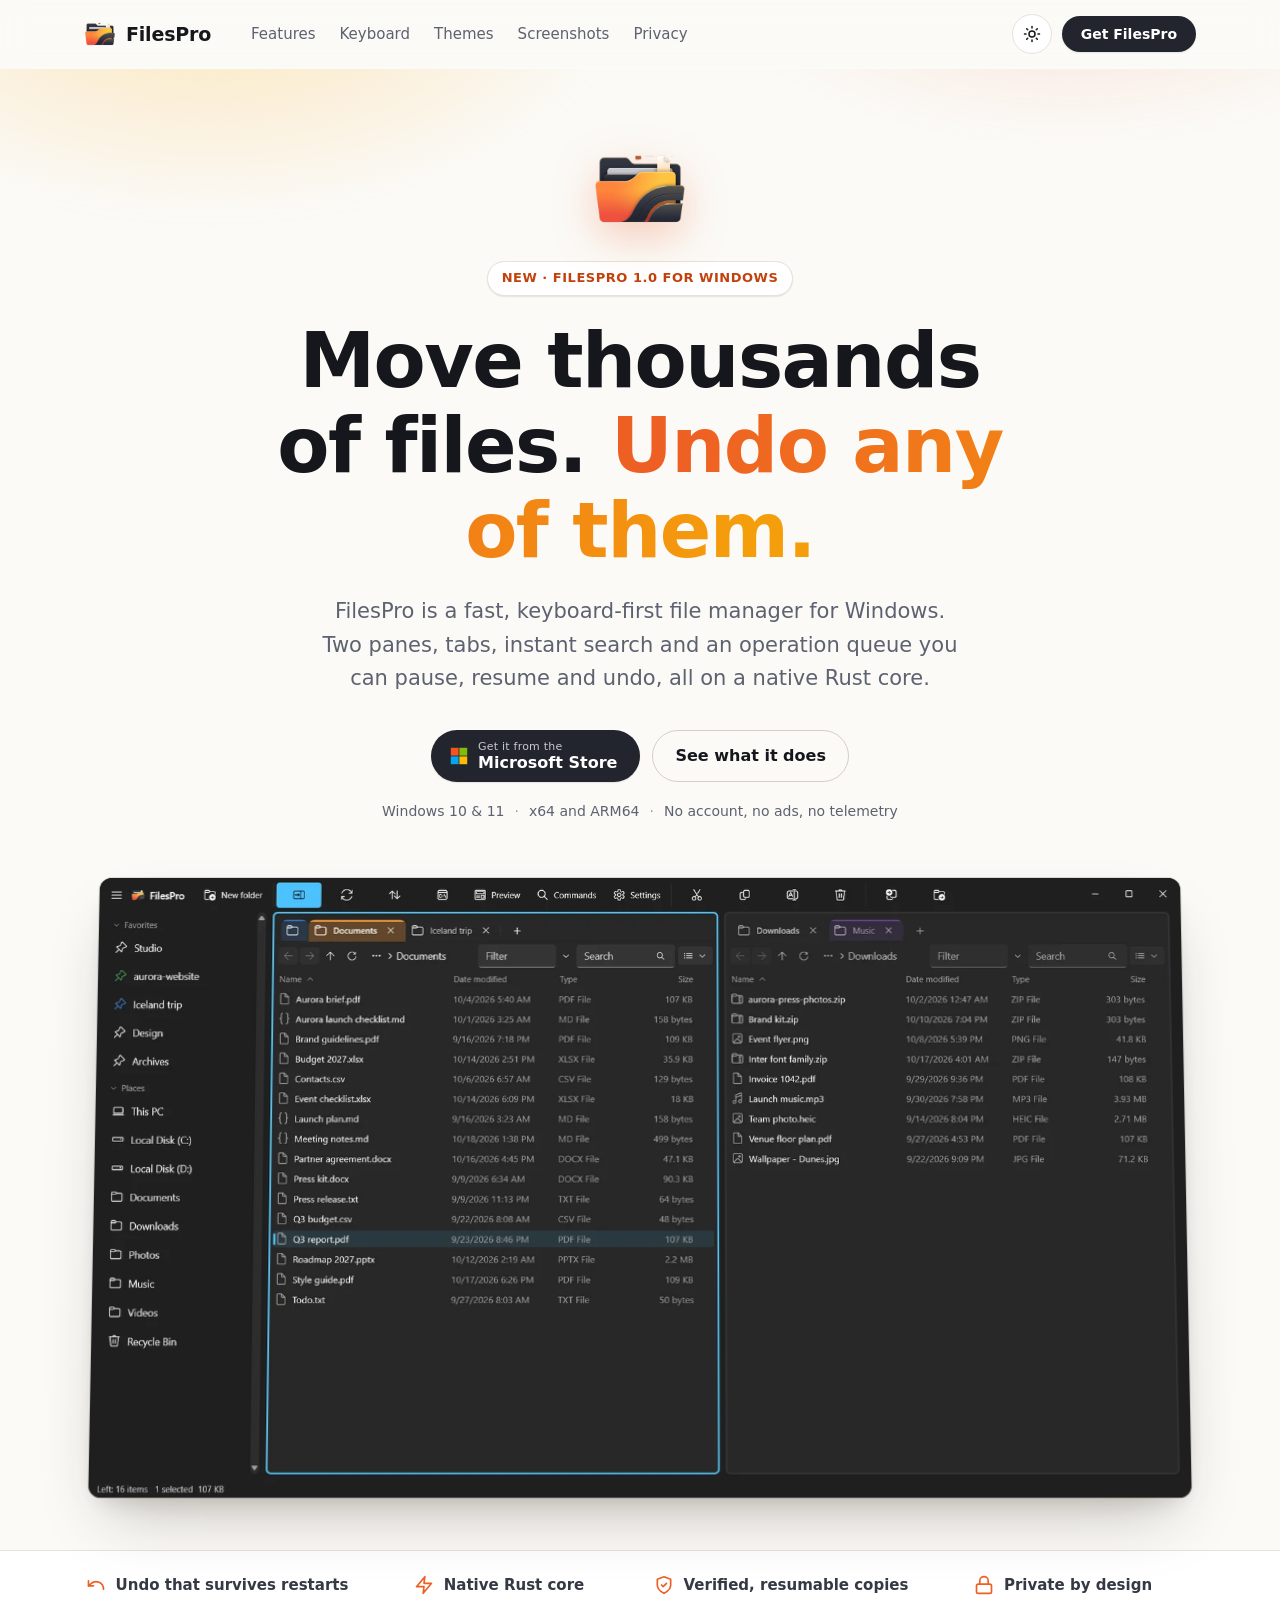
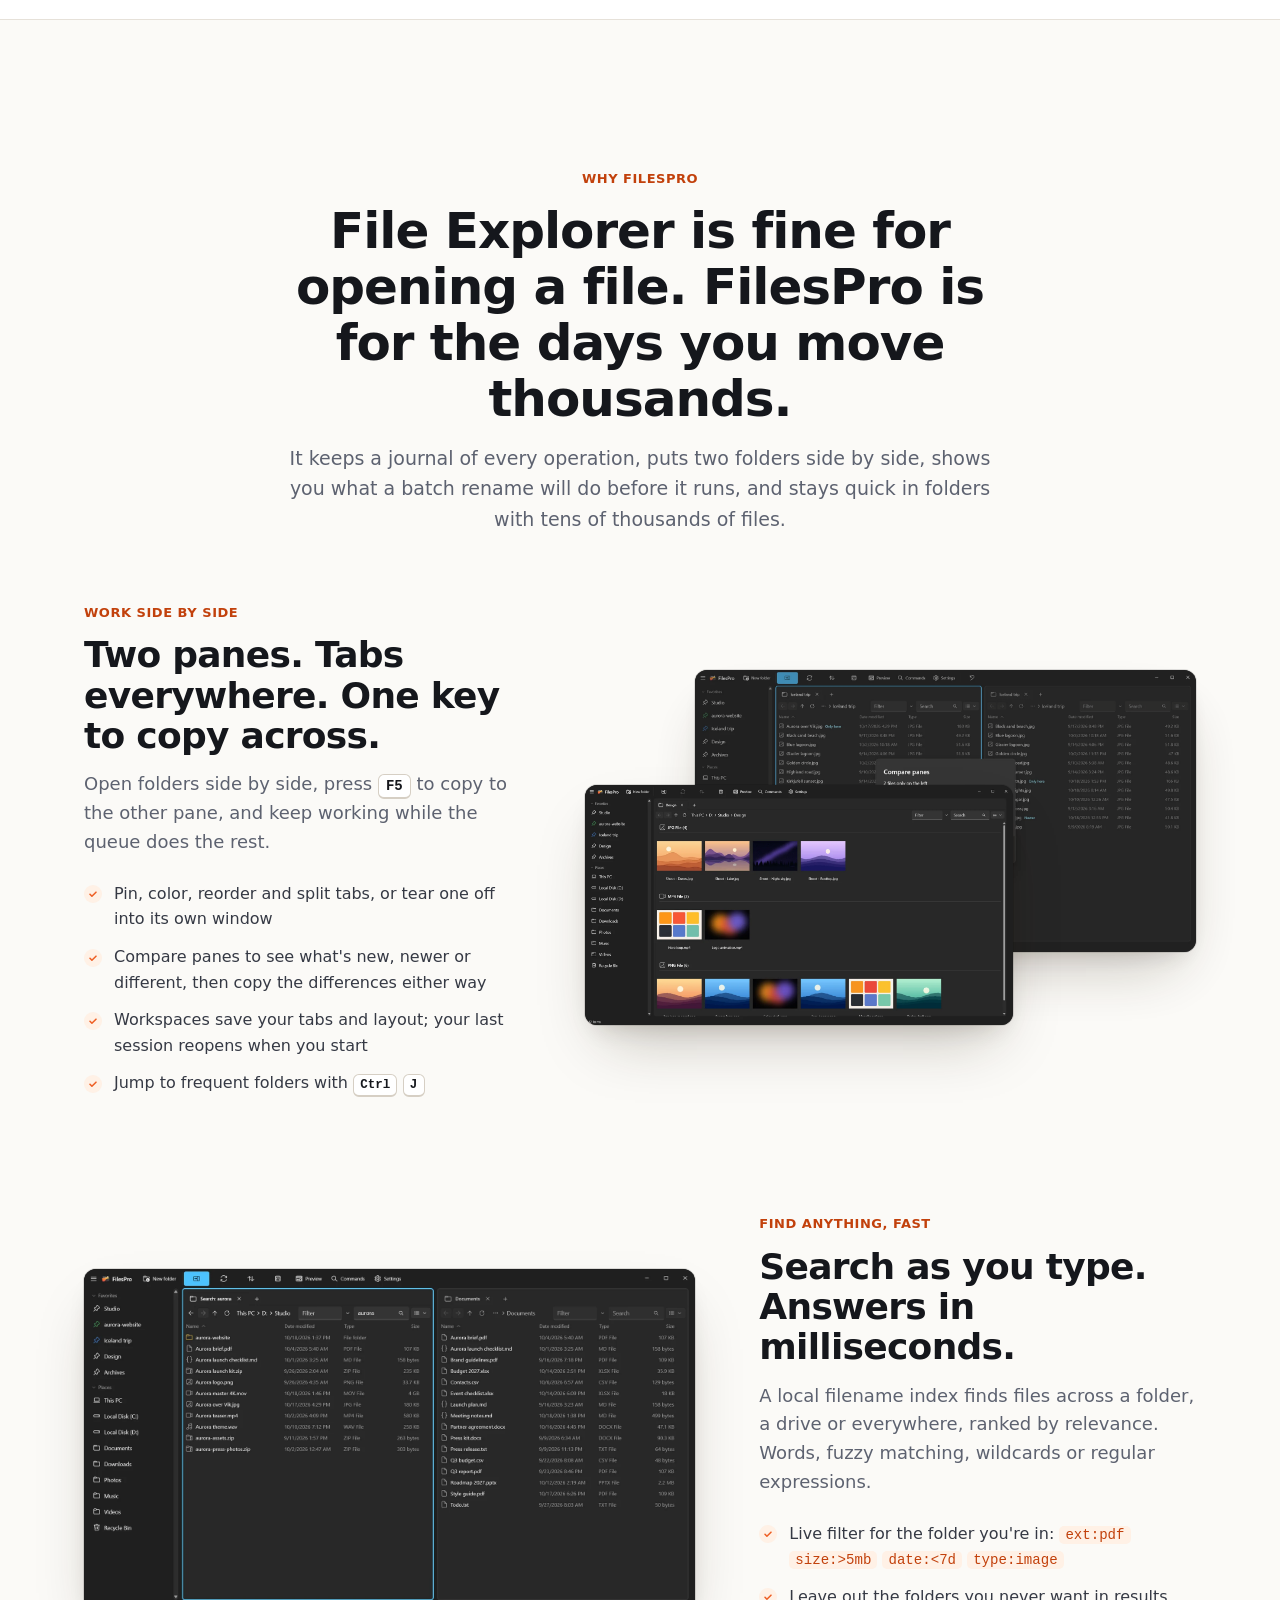
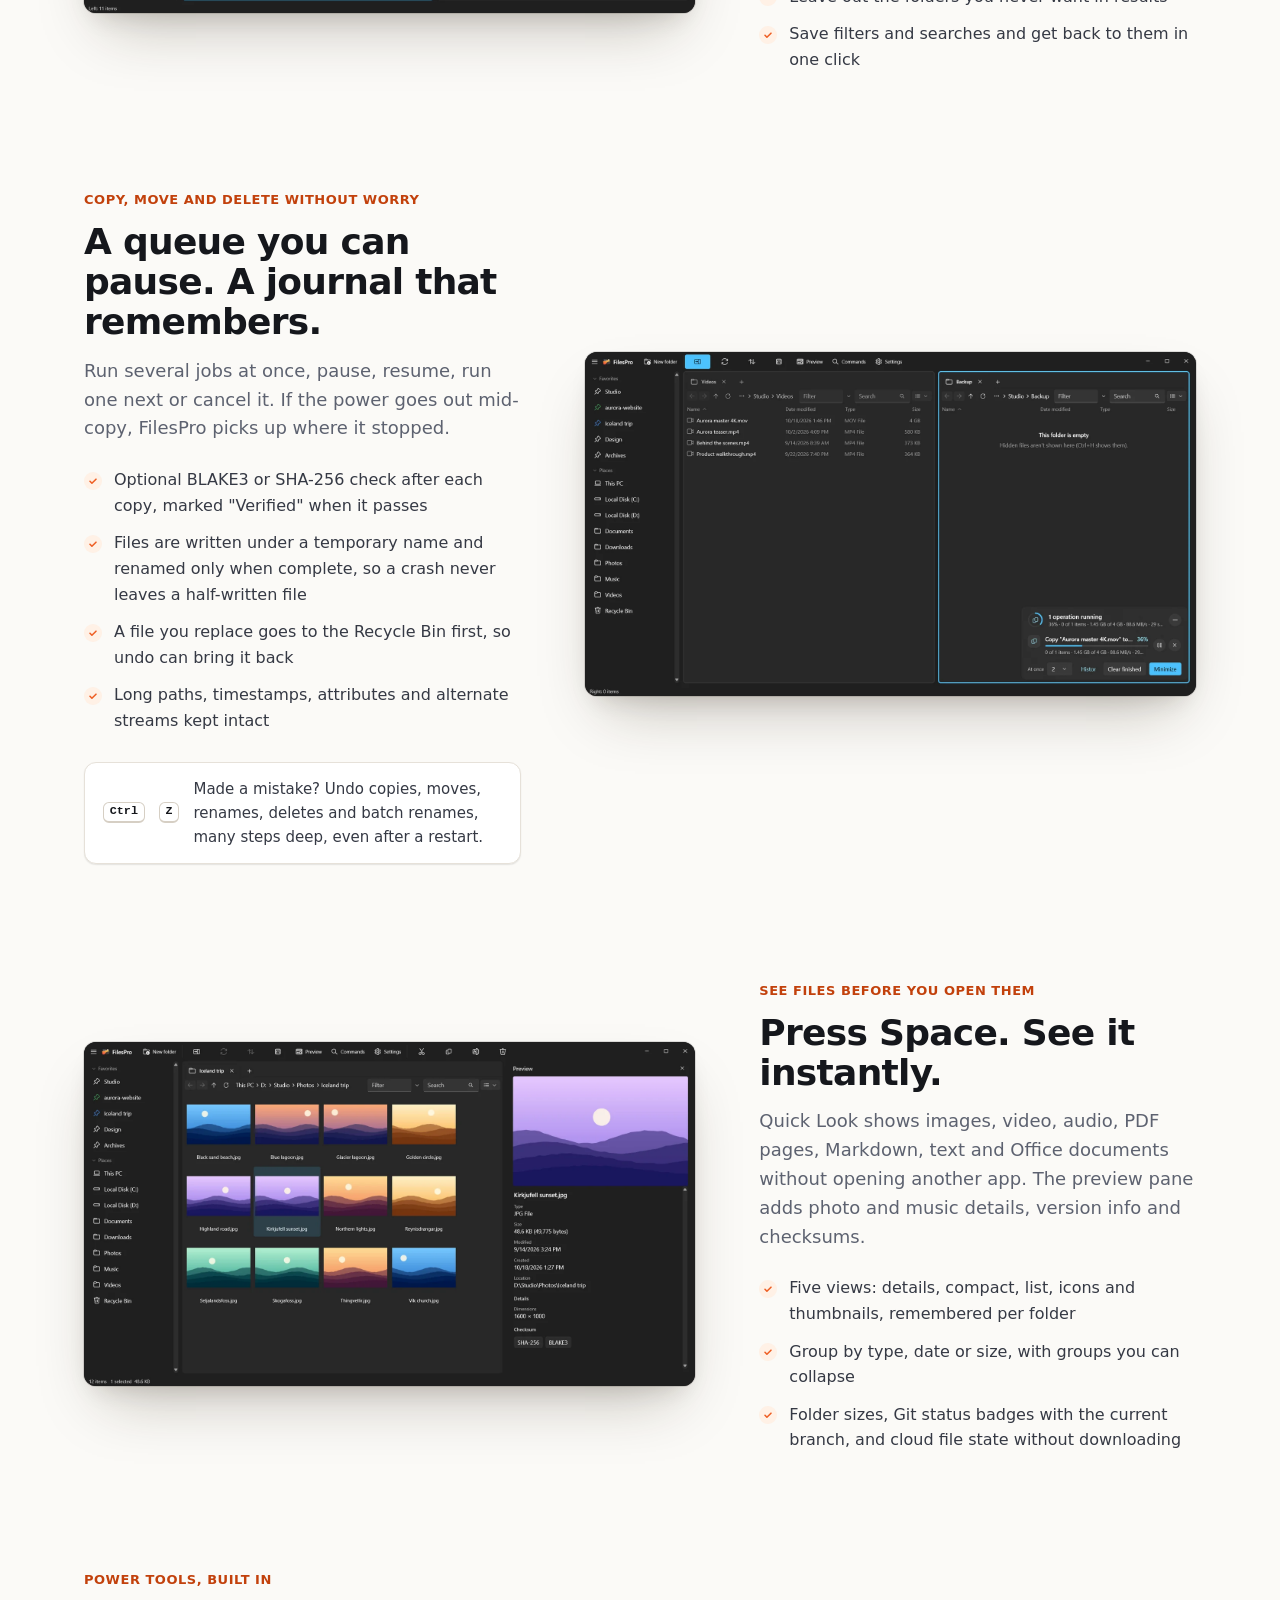
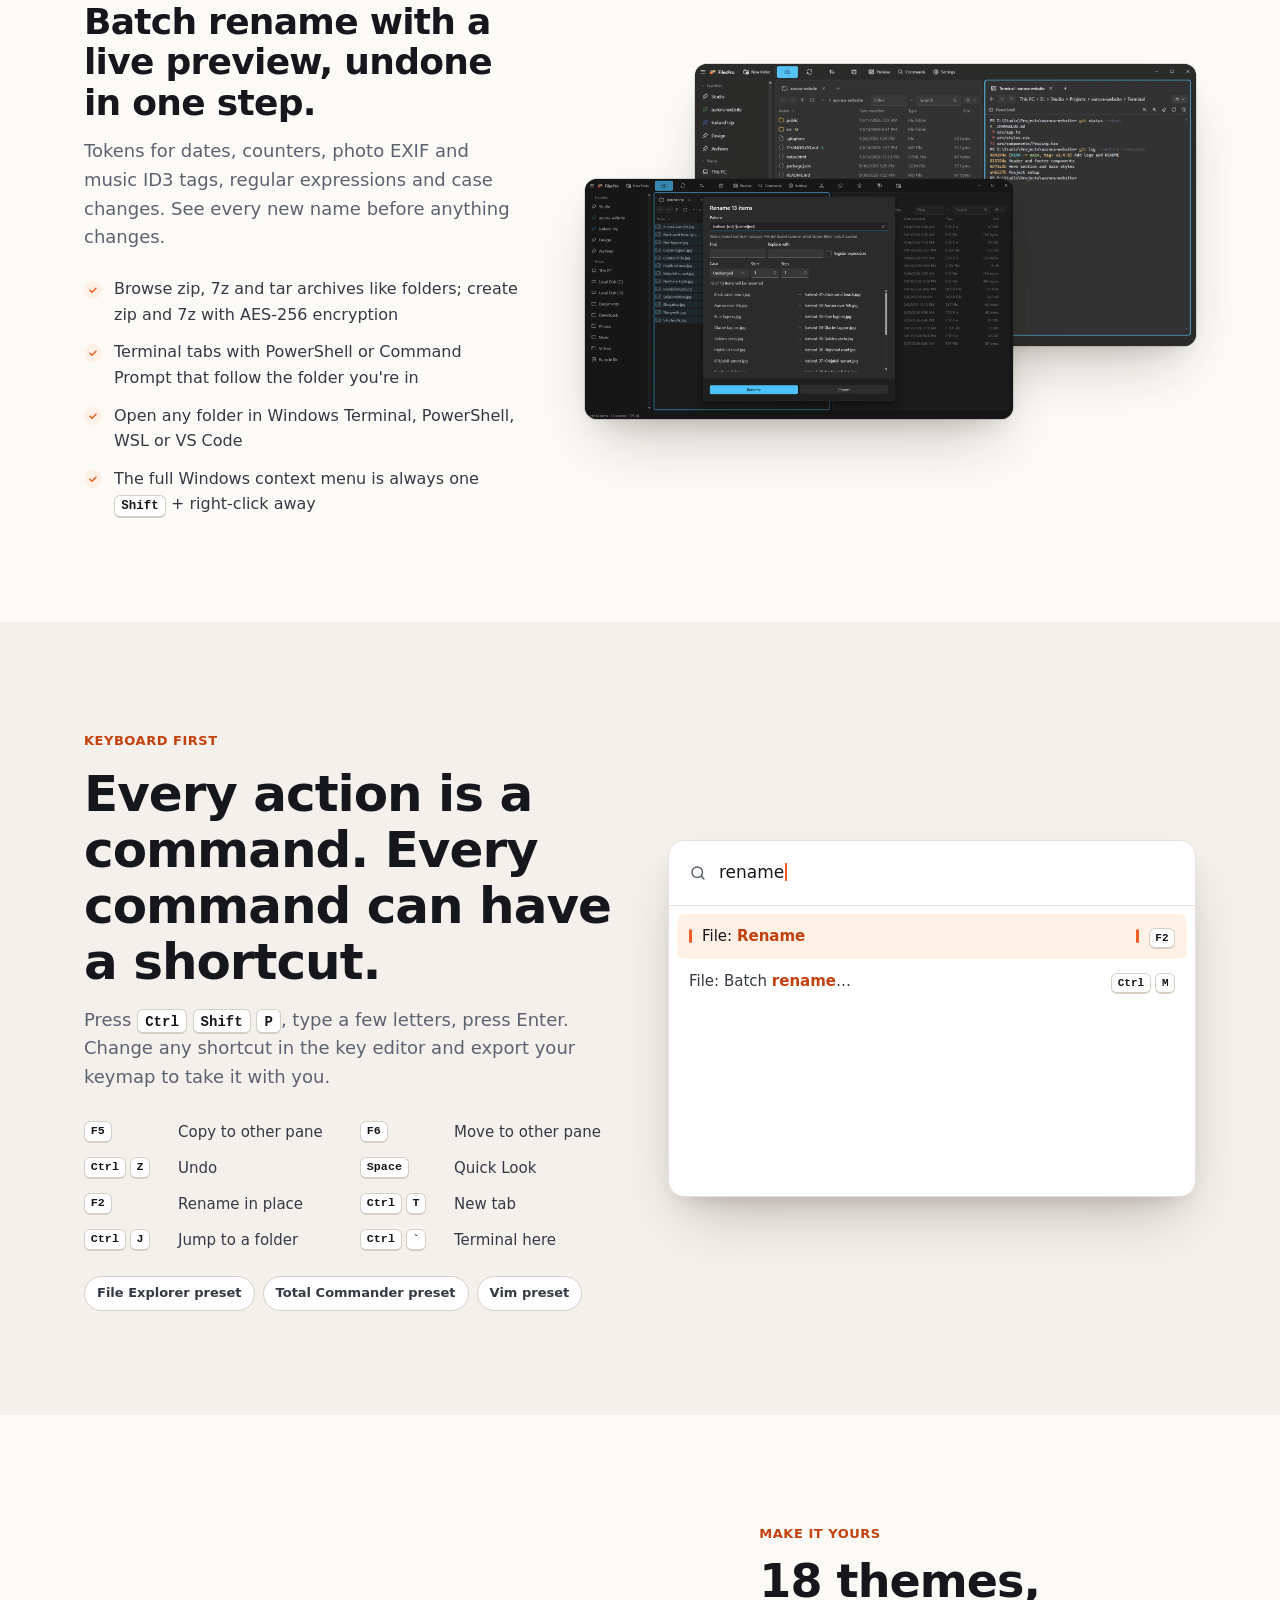
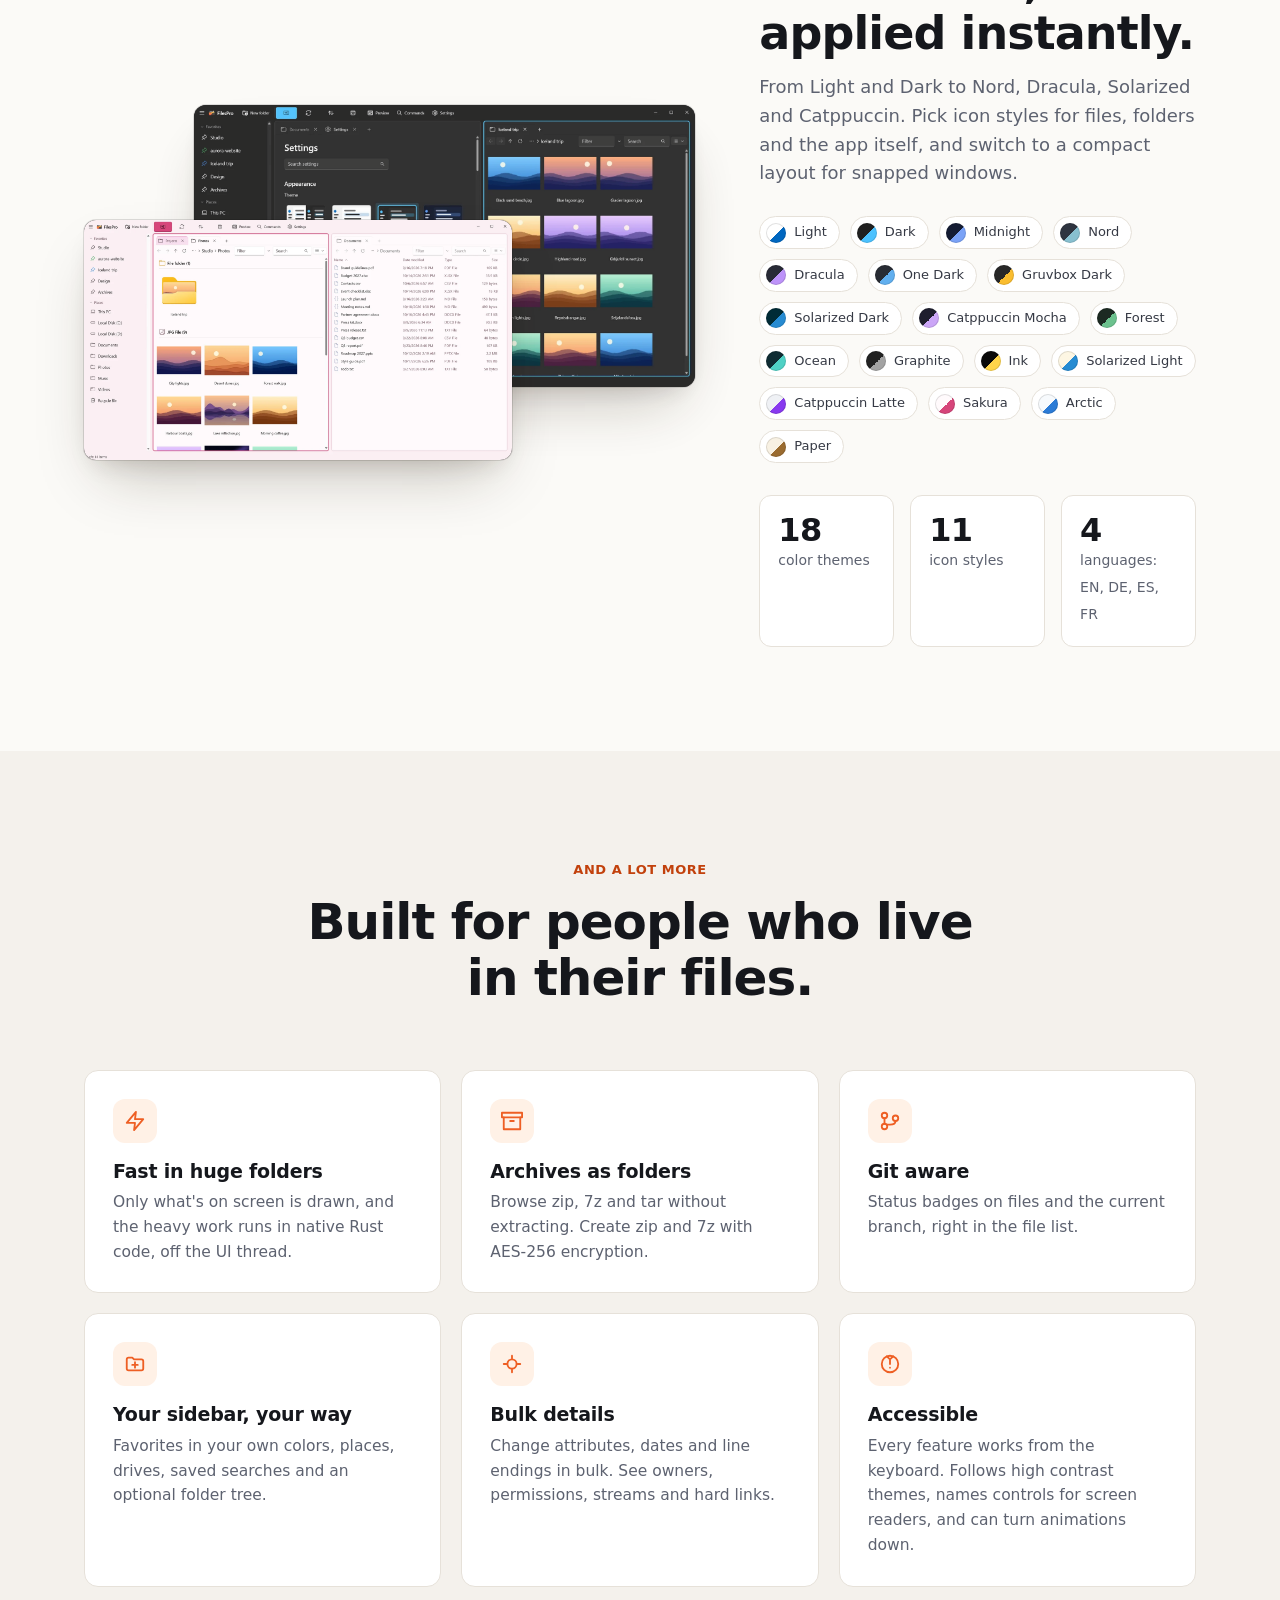
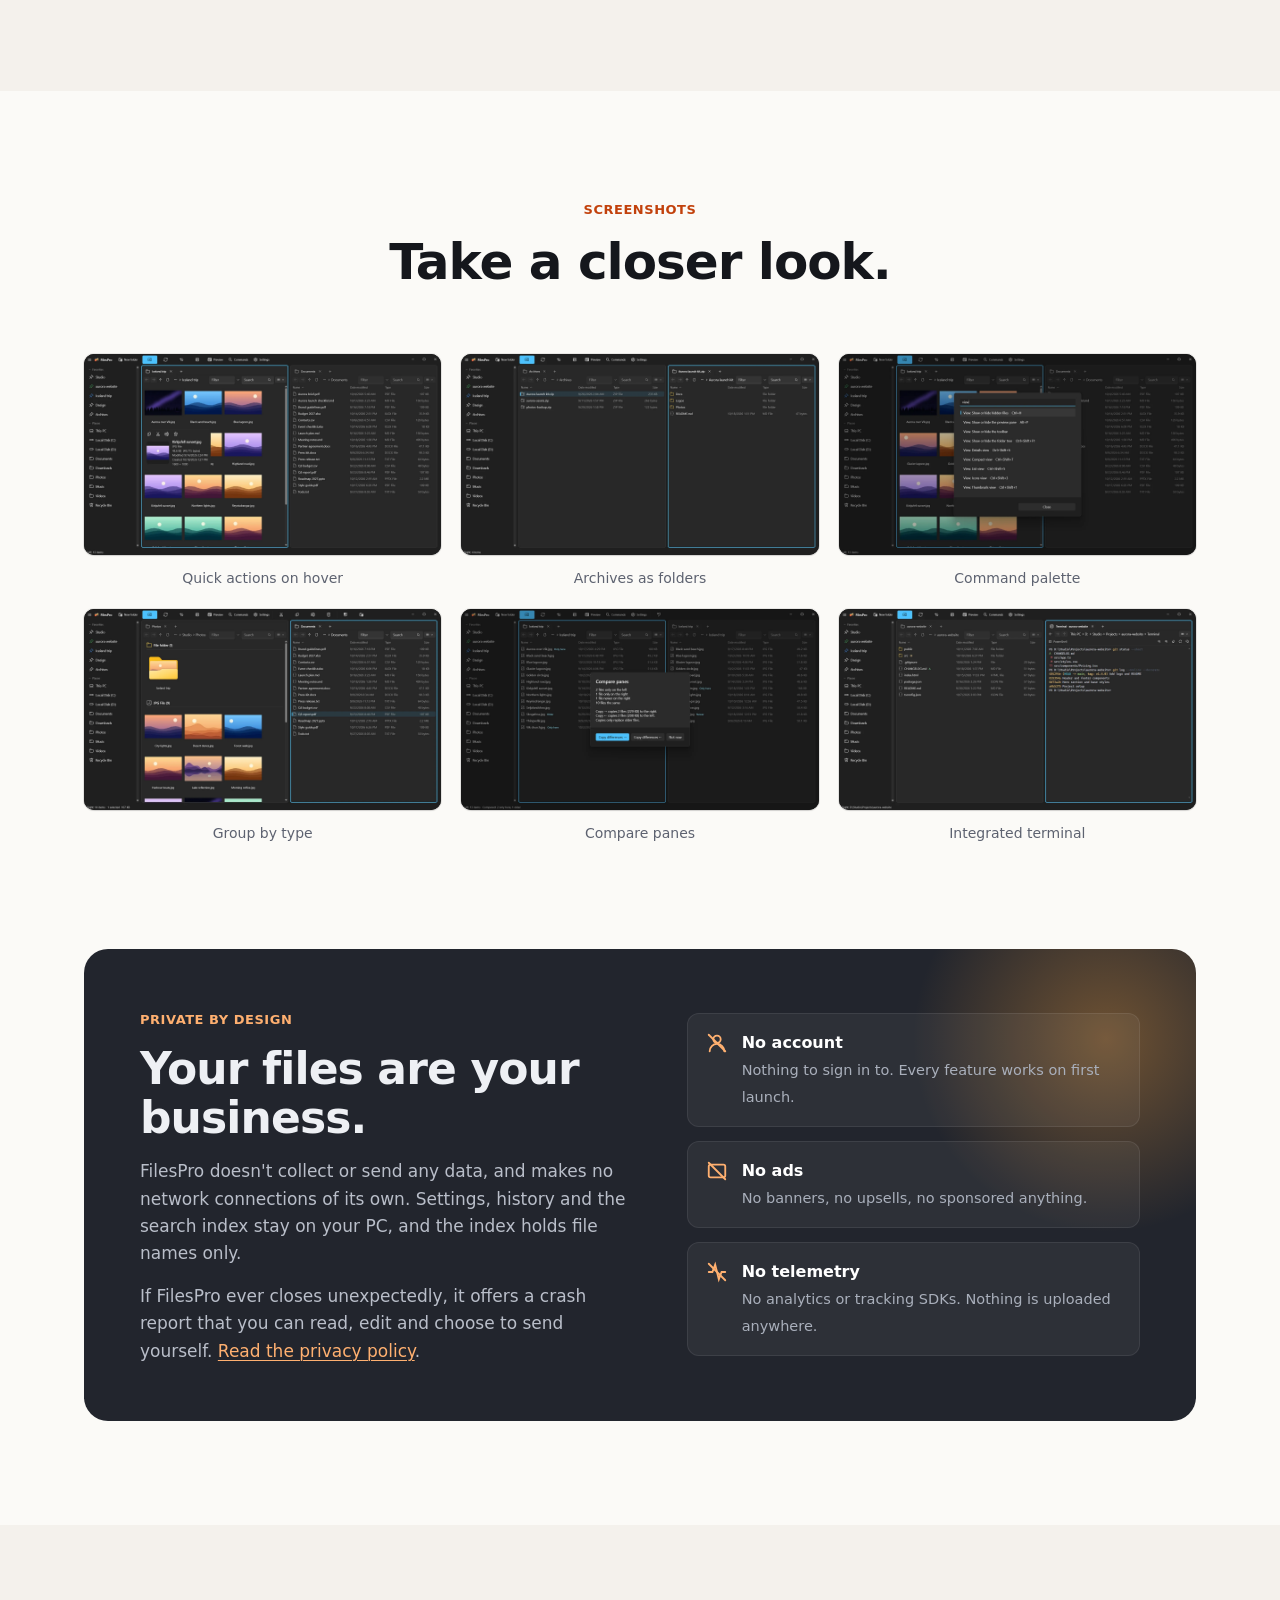
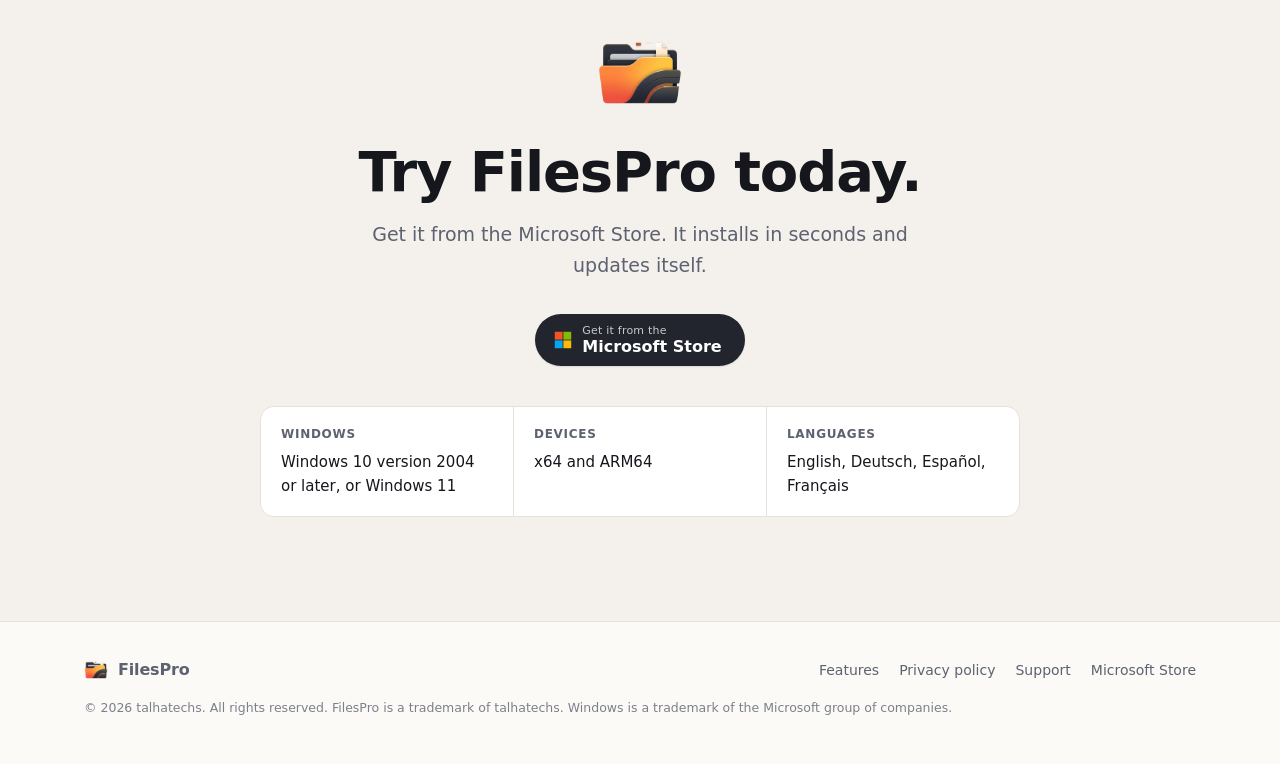
==== index.html @ fdafc465 "FilesPro website: home page, privacy policy, and a GitHub Pages deploy workflow Co-Authored-By: Clau" ====
<!doctype html>
<html lang="en">
<head>
  <meta charset="utf-8">
  <meta name="viewport" content="width=device-width, initial-scale=1">
  <title>FilesPro – Fast, keyboard-first file manager for Windows</title>
  <meta name="description" content="Two panes, tabs, instant search and an operation queue you can pause, resume and undo. FilesPro is a fast, keyboard-first file manager for Windows with a native Rust core. No account, no ads, no telemetry.">
  <meta name="theme-color" content="#fbfaf7">
  <link rel="icon" href="favicon.ico" sizes="any">
  <link rel="icon" type="image/png" href="assets/icon-64.png">
  <link rel="apple-touch-icon" href="assets/apple-touch-icon.png">
  <meta property="og:type" content="website">
  <meta property="og:title" content="FilesPro – Fast, keyboard-first file manager for Windows">
  <meta property="og:description" content="Two panes, tabs, instant search and an operation queue you can pause, resume and undo. No account, no ads, no telemetry.">
  <meta property="og:image" content="https://talhary.github.io/filespro/assets/social-card.jpg">
  <meta property="og:url" content="https://talhary.github.io/filespro/">
  <link rel="canonical" href="https://talhary.github.io/filespro/">
  <meta name="twitter:card" content="summary_large_image">
  <script>
    try { if (localStorage.getItem("fp-theme") === "dark") document.documentElement.setAttribute("data-theme", "dark"); } catch (e) {}
  </script>
  <link rel="stylesheet" href="assets/styles.css">
  <script type="application/ld+json">
  {
    "@context": "https://schema.org",
    "@type": "SoftwareApplication",
    "name": "FilesPro Manager",
    "operatingSystem": "Windows 10 version 2004 or later, Windows 11",
    "applicationCategory": "UtilitiesApplication",
    "description": "A fast, keyboard-first file manager for Windows: two panes, tabs, instant search and an operation queue you can pause, resume and undo.",
    "author": { "@type": "Organization", "name": "talhatechs" }
  }
  </script>
</head>
<body>
  <a class="skip" href="#main">Skip to content</a>

  <header class="site-header">
    <div class="wrap nav">
      <a class="brand" href="#top" aria-label="FilesPro home">
        <img src="assets/icon-64.png" alt="" width="32" height="32">FilesPro
      </a>
      <nav class="nav-links" aria-label="Sections">
        <a href="#features">Features</a>
        <a href="#keyboard">Keyboard</a>
        <a href="#themes">Themes</a>
        <a href="#screenshots">Screenshots</a>
        <a href="#privacy">Privacy</a>
      </nav>
      <div class="nav-end">
        <button class="icon-btn" id="theme-toggle" type="button" aria-label="Switch to dark theme">
          <svg class="sun" viewBox="0 0 24 24" fill="none" stroke="currentColor" stroke-width="2" stroke-linecap="round"><circle cx="12" cy="12" r="4"/><path d="M12 2v2M12 20v2M4.9 4.9l1.4 1.4M17.7 17.7l1.4 1.4M2 12h2M20 12h2M4.9 19.1l1.4-1.4M17.7 6.3l1.4-1.4"/></svg>
          <svg class="moon" viewBox="0 0 24 24" fill="none" stroke="currentColor" stroke-width="2" stroke-linecap="round" stroke-linejoin="round"><path d="M21 12.8A9 9 0 1 1 11.2 3a7 7 0 0 0 9.8 9.8z"/></svg>
        </button>
        <a class="btn btn-primary" href="https://apps.microsoft.com/search?query=FilesPro+Manager" data-store>Get FilesPro</a>
      </div>
    </div>
  </header>

  <main id="main">
    <!-- Hero -->
    <div class="hero" id="top">
      <div class="wrap">
        <img class="hero-icon" src="assets/icon-256.png" alt="" width="96" height="96">
        <div class="eyebrow">New · FilesPro 1.0 for Windows</div>
        <h1>Move thousands of files. <span class="grad">Undo any of them.</span></h1>
        <p class="lede">FilesPro is a fast, keyboard-first file manager for Windows. Two panes, tabs, instant search and an operation queue you can pause, resume and undo, all on a native Rust core.</p>
        <div class="cta-row">
          <a class="btn btn-primary btn-store" href="https://apps.microsoft.com/search?query=FilesPro+Manager" data-store>
            <svg class="ms-logo" viewBox="0 0 23 23" aria-hidden="true"><path fill="#f35325" d="M1 1h10v10H1z"/><path fill="#81bc06" d="M12 1h10v10H12z"/><path fill="#05a6f0" d="M1 12h10v10H1z"/><path fill="#ffba08" d="M12 12h10v10H12z"/></svg>
            <span><small>Get it from the</small>Microsoft Store</span>
          </a>
          <a class="btn btn-ghost" href="#features">See what it does</a>
        </div>
        <p class="meta"><span>Windows 10 &amp; 11</span><span>x64 and ARM64</span><span>No account, no ads, no telemetry</span></p>

        <div class="hero-shot">
          <button class="window" type="button" data-caption="Two panes with tabs: copy or move to the other side with one key">
            <img src="assets/shots/dual-pane.webp" width="1600" height="900" alt="FilesPro with two panes side by side, each with its own tabs, and a sidebar of favorites and places" fetchpriority="high">
          </button>
        </div>
      </div>

      <div class="strip">
        <ul class="wrap">
          <li><svg viewBox="0 0 24 24" fill="none" stroke="currentColor" stroke-width="2" stroke-linecap="round" stroke-linejoin="round"><path d="M3 7v6h6"/><path d="M21 17a9 9 0 0 0-15-6.7L3 13"/></svg>Undo that survives restarts</li>
          <li><svg viewBox="0 0 24 24" fill="none" stroke="currentColor" stroke-width="2" stroke-linecap="round" stroke-linejoin="round"><path d="M13 2 3 14h9l-1 8 10-12h-9l1-8z"/></svg>Native Rust core</li>
          <li><svg viewBox="0 0 24 24" fill="none" stroke="currentColor" stroke-width="2" stroke-linecap="round" stroke-linejoin="round"><path d="M12 22s8-4 8-10V5l-8-3-8 3v7c0 6 8 10 8 10z"/><path d="m9 12 2 2 4-4"/></svg>Verified, resumable copies</li>
          <li><svg viewBox="0 0 24 24" fill="none" stroke="currentColor" stroke-width="2" stroke-linecap="round" stroke-linejoin="round"><rect x="3" y="11" width="18" height="11" rx="2"/><path d="M7 11V7a5 5 0 0 1 10 0v4"/></svg>Private by design</li>
        </ul>
      </div>
    </div>

    <!-- Features -->
    <section id="features">
      <div class="wrap">
        <div class="section-head reveal">
          <span class="eyebrow">Why FilesPro</span>
          <h2>File Explorer is fine for opening a file. FilesPro is for the days you move thousands.</h2>
          <p>It keeps a journal of every operation, puts two folders side by side, shows you what a batch rename will do before it runs, and stays quick in folders with tens of thousands of files.</p>
        </div>

        <article class="feature reveal">
          <div class="feature-text">
            <span class="eyebrow">Work side by side</span>
            <h3>Two panes. Tabs everywhere. One key to copy across.</h3>
            <p>Open folders side by side, press <kbd>F5</kbd> to copy to the other pane, and keep working while the queue does the rest.</p>
            <ul class="ticks">
              <li>Pin, color, reorder and split tabs, or tear one off into its own window</li>
              <li>Compare panes to see what's new, newer or different, then copy the differences either way</li>
              <li>Workspaces save your tabs and layout; your last session reopens when you start</li>
              <li>Jump to frequent folders with <kbd>Ctrl</kbd> <kbd>J</kbd></li>
            </ul>
          </div>
          <div class="stack">
            <button class="window back" type="button" data-caption="Compare two folders and copy only the differences">
              <img src="assets/shots/compare.webp" width="1600" height="900" alt="Two panes compared, with new and changed files marked" loading="lazy">
            </button>
            <button class="window front" type="button" data-caption="Thumbnails grouped by type, with headers you can collapse">
              <img src="assets/shots/thumbnails.webp" width="1600" height="900" alt="Thumbnail view grouped by file type" loading="lazy">
            </button>
          </div>
        </article>

        <article class="feature flip reveal">
          <div class="feature-text">
            <span class="eyebrow">Find anything, fast</span>
            <h3>Search as you type. Answers in milliseconds.</h3>
            <p>A local filename index finds files across a folder, a drive or everywhere, ranked by relevance. Words, fuzzy matching, wildcards or regular expressions.</p>
            <ul class="ticks filters">
              <li>Live filter for the folder you're in: <code>ext:pdf</code> <code>size:&gt;5mb</code> <code>date:&lt;7d</code> <code>type:image</code></li>
              <li>Leave out the folders you never want in results</li>
              <li>Save filters and searches and get back to them in one click</li>
            </ul>
          </div>
          <button class="window" type="button" data-caption="Instant search as you type, in a folder or across whole drives">
            <img src="assets/shots/search.webp" width="1600" height="900" alt="Search results for 'aurora' listed instantly in the left pane" loading="lazy">
          </button>
        </article>

        <article class="feature reveal">
          <div class="feature-text">
            <span class="eyebrow">Copy, move and delete without worry</span>
            <h3>A queue you can pause. A journal that remembers.</h3>
            <p>Run several jobs at once, pause, resume, run one next or cancel it. If the power goes out mid-copy, FilesPro picks up where it stopped.</p>
            <ul class="ticks">
              <li>Optional BLAKE3 or SHA-256 check after each copy, marked "Verified" when it passes</li>
              <li>Files are written under a temporary name and renamed only when complete, so a crash never leaves a half-written file</li>
              <li>A file you replace goes to the Recycle Bin first, so undo can bring it back</li>
              <li>Long paths, timestamps, attributes and alternate streams kept intact</li>
            </ul>
            <div class="undo-card"><kbd>Ctrl</kbd><kbd>Z</kbd><span>Made a mistake? Undo copies, moves, renames, deletes and batch renames, many steps deep, even after a restart.</span></div>
          </div>
          <button class="window" type="button" data-caption="The operation queue: pause, resume, or run several jobs at once">
            <img src="assets/shots/queue.webp" width="1600" height="900" alt="A 4 GB copy running in the operation queue with pause and cancel buttons" loading="lazy">
          </button>
        </article>

        <article class="feature flip reveal">
          <div class="feature-text">
            <span class="eyebrow">See files before you open them</span>
            <h3>Press Space. See it instantly.</h3>
            <p>Quick Look shows images, video, audio, PDF pages, Markdown, text and Office documents without opening another app. The preview pane adds photo and music details, version info and checksums.</p>
            <ul class="ticks">
              <li>Five views: details, compact, list, icons and thumbnails, remembered per folder</li>
              <li>Group by type, date or size, with groups you can collapse</li>
              <li>Folder sizes, Git status badges with the current branch, and cloud file state without downloading</li>
            </ul>
          </div>
          <button class="window" type="button" data-caption="Preview pane for pictures, PDFs and text, with file details">
            <img src="assets/shots/preview.webp" width="1600" height="900" alt="The preview pane showing a photo with its type, size, dimensions and checksums" loading="lazy">
          </button>
        </article>

        <article class="feature reveal">
          <div class="feature-text">
            <span class="eyebrow">Power tools, built in</span>
            <h3>Batch rename with a live preview, undone in one step.</h3>
            <p>Tokens for dates, counters, photo EXIF and music ID3 tags, regular expressions and case changes. See every new name before anything changes.</p>
            <ul class="ticks">
              <li>Browse zip, 7z and tar archives like folders; create zip and 7z with AES-256 encryption</li>
              <li>Terminal tabs with PowerShell or Command Prompt that follow the folder you're in</li>
              <li>Open any folder in Windows Terminal, PowerShell, WSL or VS Code</li>
              <li>The full Windows context menu is always one <kbd>Shift</kbd> + right-click away</li>
            </ul>
          </div>
          <div class="stack">
            <button class="window back" type="button" data-caption="A terminal tab right next to your files, with git status badges">
              <img src="assets/shots/terminal.webp" width="1600" height="900" alt="An integrated PowerShell terminal tab beside a file pane" loading="lazy">
            </button>
            <button class="window front" type="button" data-caption="Batch rename with tokens and a live preview">
              <img src="assets/shots/rename.webp" width="1600" height="900" alt="The batch rename dialog previewing 13 new file names" loading="lazy">
            </button>
          </div>
        </article>
      </div>
    </section>

    <!-- Keyboard -->
    <section id="keyboard" class="alt">
      <div class="wrap keys">
        <div class="reveal">
          <span class="eyebrow">Keyboard first</span>
          <h2 style="font-size:clamp(32px,4.2vw,50px);margin-top:12px">Every action is a command. Every command can have a shortcut.</h2>
          <p style="color:var(--muted);font-size:18px;margin-top:16px">Press <kbd>Ctrl</kbd> <kbd>Shift</kbd> <kbd>P</kbd>, type a few letters, press Enter. Change any shortcut in the key editor and export your keymap to take it with you.</p>
          <ul class="shortcut-list">
            <li><span class="k"><kbd>F5</kbd></span>Copy to other pane</li>
            <li><span class="k"><kbd>F6</kbd></span>Move to other pane</li>
            <li><span class="k"><kbd>Ctrl</kbd><kbd>Z</kbd></span>Undo</li>
            <li><span class="k"><kbd>Space</kbd></span>Quick Look</li>
            <li><span class="k"><kbd>F2</kbd></span>Rename in place</li>
            <li><span class="k"><kbd>Ctrl</kbd><kbd>T</kbd></span>New tab</li>
            <li><span class="k"><kbd>Ctrl</kbd><kbd>J</kbd></span>Jump to a folder</li>
            <li><span class="k"><kbd>Ctrl</kbd><kbd>`</kbd></span>Terminal here</li>
          </ul>
          <div class="presets"><span class="chip">File Explorer preset</span><span class="chip">Total Commander preset</span><span class="chip">Vim preset</span></div>
        </div>
        <div class="palette reveal" id="palette" aria-label="Command palette demo">
          <div class="palette-input">
            <svg viewBox="0 0 24 24" fill="none" stroke="currentColor" stroke-width="2" stroke-linecap="round"><circle cx="11" cy="11" r="7"/><path d="m20 20-3.5-3.5"/></svg>
            <span class="typed" aria-live="off">copy</span>
          </div>
          <ul>
            <li class="on"><span>File: <b>Copy</b> to other pane</span><kbd>F5</kbd></li>
          </ul>
        </div>
      </div>
    </section>

    <!-- Themes -->
    <section id="themes">
      <div class="wrap feature flip">
        <div class="feature-text reveal">
          <span class="eyebrow">Make it yours</span>
          <h3 style="font-size:clamp(30px,3.8vw,46px)">18 themes, applied instantly.</h3>
          <p>From Light and Dark to Nord, Dracula, Solarized and Catppuccin. Pick icon styles for files, folders and the app itself, and switch to a compact layout for snapped windows.</p>
          <div class="swatches" aria-label="Some of the color themes">
            <span class="swatch"><i style="background:linear-gradient(135deg,#fff 55%,#0067c0 55%)"></i>Light</span>
            <span class="swatch"><i style="background:linear-gradient(135deg,#202020 55%,#4cc2ff 55%)"></i>Dark</span>
            <span class="swatch"><i style="background:linear-gradient(135deg,#141c33 55%,#7aa2f7 55%)"></i>Midnight</span>
            <span class="swatch"><i style="background:linear-gradient(135deg,#2e3440 55%,#88c0d0 55%)"></i>Nord</span>
            <span class="swatch"><i style="background:linear-gradient(135deg,#282a36 55%,#bd93f9 55%)"></i>Dracula</span>
            <span class="swatch"><i style="background:linear-gradient(135deg,#282c34 55%,#61afef 55%)"></i>One Dark</span>
            <span class="swatch"><i style="background:linear-gradient(135deg,#282828 55%,#fabd2f 55%)"></i>Gruvbox Dark</span>
            <span class="swatch"><i style="background:linear-gradient(135deg,#002b36 55%,#268bd2 55%)"></i>Solarized Dark</span>
            <span class="swatch"><i style="background:linear-gradient(135deg,#1e1e2e 55%,#cba6f7 55%)"></i>Catppuccin Mocha</span>
            <span class="swatch"><i style="background:linear-gradient(135deg,#1c2a22 55%,#6cc28e 55%)"></i>Forest</span>
            <span class="swatch"><i style="background:linear-gradient(135deg,#0f2c33 55%,#4fd1c5 55%)"></i>Ocean</span>
            <span class="swatch"><i style="background:linear-gradient(135deg,#222 55%,#a3a3a3 55%)"></i>Graphite</span>
            <span class="swatch"><i style="background:linear-gradient(135deg,#0a0a0a 55%,#ffd54a 55%)"></i>Ink</span>
            <span class="swatch"><i style="background:linear-gradient(135deg,#fdf6e3 55%,#268bd2 55%)"></i>Solarized Light</span>
            <span class="swatch"><i style="background:linear-gradient(135deg,#eff1f5 55%,#8839ef 55%)"></i>Catppuccin Latte</span>
            <span class="swatch"><i style="background:linear-gradient(135deg,#fffafc 55%,#d6457a 55%)"></i>Sakura</span>
            <span class="swatch"><i style="background:linear-gradient(135deg,#f7fafd 55%,#2b7bd6 55%)"></i>Arctic</span>
            <span class="swatch"><i style="background:linear-gradient(135deg,#f8f1e3 55%,#9a6b2f 55%)"></i>Paper</span>
          </div>
          <div class="stats">
            <div class="stat"><b>18</b><span>color themes</span></div>
            <div class="stat"><b>11</b><span>icon styles</span></div>
            <div class="stat"><b>4</b><span>languages: EN, DE, ES, FR</span></div>
          </div>
        </div>
        <div class="stack reveal">
          <button class="window back" type="button" data-caption="18 color themes, applied instantly">
            <img src="assets/shots/themes.webp" width="1600" height="900" alt="The theme picker in Settings showing 18 color themes" loading="lazy">
          </button>
          <button class="window front" type="button" data-caption="The Sakura theme">
            <img src="assets/shots/sakura.webp" width="1600" height="900" alt="FilesPro in the light pink Sakura theme" loading="lazy">
          </button>
        </div>
      </div>
    </section>

    <!-- Everything else -->
    <section class="alt" id="more">
      <div class="wrap">
        <div class="section-head reveal">
          <span class="eyebrow">And a lot more</span>
          <h2>Built for people who live in their files.</h2>
        </div>
        <div class="grid">
          <div class="card reveal">
            <div class="ico"><svg viewBox="0 0 24 24" fill="none" stroke="currentColor" stroke-width="2" stroke-linecap="round" stroke-linejoin="round"><path d="M13 2 3 14h9l-1 8 10-12h-9l1-8z"/></svg></div>
            <h3>Fast in huge folders</h3>
            <p>Only what's on screen is drawn, and the heavy work runs in native Rust code, off the UI thread.</p>
          </div>
          <div class="card reveal">
            <div class="ico"><svg viewBox="0 0 24 24" fill="none" stroke="currentColor" stroke-width="2" stroke-linecap="round" stroke-linejoin="round"><path d="M21 8v13H3V8"/><path d="M1 3h22v5H1z"/><path d="M10 12h4"/></svg></div>
            <h3>Archives as folders</h3>
            <p>Browse zip, 7z and tar without extracting. Create zip and 7z with AES-256 encryption.</p>
          </div>
          <div class="card reveal">
            <div class="ico"><svg viewBox="0 0 24 24" fill="none" stroke="currentColor" stroke-width="2" stroke-linecap="round" stroke-linejoin="round"><circle cx="6" cy="6" r="3"/><circle cx="6" cy="18" r="3"/><circle cx="18" cy="9" r="3"/><path d="M6 9v6M18 12c0 3-3 4-6 4H9"/></svg></div>
            <h3>Git aware</h3>
            <p>Status badges on files and the current branch, right in the file list.</p>
          </div>
          <div class="card reveal">
            <div class="ico"><svg viewBox="0 0 24 24" fill="none" stroke="currentColor" stroke-width="2" stroke-linecap="round" stroke-linejoin="round"><path d="M3 7a2 2 0 0 1 2-2h4l2 2h8a2 2 0 0 1 2 2v8a2 2 0 0 1-2 2H5a2 2 0 0 1-2-2z"/><path d="M12 10v6M9 13h6"/></svg></div>
            <h3>Your sidebar, your way</h3>
            <p>Favorites in your own colors, places, drives, saved searches and an optional folder tree.</p>
          </div>
          <div class="card reveal">
            <div class="ico"><svg viewBox="0 0 24 24" fill="none" stroke="currentColor" stroke-width="2" stroke-linecap="round" stroke-linejoin="round"><path d="M12 3v3M12 18v3M3 12h3M18 12h3"/><circle cx="12" cy="12" r="5"/></svg></div>
            <h3>Bulk details</h3>
            <p>Change attributes, dates and line endings in bulk. See owners, permissions, streams and hard links.</p>
          </div>
          <div class="card reveal">
            <div class="ico"><svg viewBox="0 0 24 24" fill="none" stroke="currentColor" stroke-width="2" stroke-linecap="round" stroke-linejoin="round"><circle cx="12" cy="12" r="9"/><path d="M12 8v4M12 16h.01"/><path d="M8.5 3.7 12 7l3.5-3.3"/></svg></div>
            <h3>Accessible</h3>
            <p>Every feature works from the keyboard. Follows high contrast themes, names controls for screen readers, and can turn animations down.</p>
          </div>
        </div>
      </div>
    </section>

    <!-- Screenshots -->
    <section id="screenshots">
      <div class="wrap">
        <div class="section-head reveal">
          <span class="eyebrow">Screenshots</span>
          <h2>Take a closer look.</h2>
        </div>
        <div class="gallery">
          <figure class="reveal">
            <button class="window" type="button" data-caption="Quick actions and details when you rest the pointer on a file"><img src="assets/shots/hover.webp" width="1600" height="900" alt="A hover card with quick actions and file details" loading="lazy"></button>
            <figcaption>Quick actions on hover</figcaption>
          </figure>
          <figure class="reveal">
            <button class="window" type="button" data-caption="Browse zip and 7z archives like folders"><img src="assets/shots/archive.webp" width="1600" height="900" alt="The contents of a zip archive listed like a folder" loading="lazy"></button>
            <figcaption>Archives as folders</figcaption>
          </figure>
          <figure class="reveal">
            <button class="window" type="button" data-caption="The command palette: every action a keystroke away"><img src="assets/shots/palette.webp" width="1600" height="900" alt="The command palette filtered to View commands with their shortcuts" loading="lazy"></button>
            <figcaption>Command palette</figcaption>
          </figure>
          <figure class="reveal">
            <button class="window" type="button" data-caption="Group by type, with headers you can collapse"><img src="assets/shots/grouped.webp" width="1600" height="900" alt="A photos folder grouped into file folders and JPG files, beside a details pane" loading="lazy"></button>
            <figcaption>Group by type</figcaption>
          </figure>
          <figure class="reveal">
            <button class="window" type="button" data-caption="Compare two folders and copy only the differences"><img src="assets/shots/compare.webp" width="1600" height="900" alt="Two panes compared with differences marked" loading="lazy"></button>
            <figcaption>Compare panes</figcaption>
          </figure>
          <figure class="reveal">
            <button class="window" type="button" data-caption="A terminal tab right next to your files, with git status badges"><img src="assets/shots/terminal.webp" width="1600" height="900" alt="An integrated terminal tab" loading="lazy"></button>
            <figcaption>Integrated terminal</figcaption>
          </figure>
        </div>
      </div>
    </section>

    <!-- Privacy -->
    <section id="privacy" style="padding-top:0">
      <div class="wrap">
        <div class="privacy-panel reveal">
          <div style="position:relative;z-index:1">
            <span class="eyebrow">Private by design</span>
            <h2 style="margin-top:12px">Your files are your business.</h2>
            <p>FilesPro doesn't collect or send any data, and makes no network connections of its own. Settings, history and the search index stay on your PC, and the index holds file names only.</p>
            <p>If FilesPro ever closes unexpectedly, it offers a crash report that you can read, edit and choose to send yourself. <a href="privacy.html">Read the privacy policy</a>.</p>
          </div>
          <ul class="no-list">
            <li><svg viewBox="0 0 24 24" fill="none" stroke="currentColor" stroke-width="2" stroke-linecap="round"><circle cx="12" cy="8" r="4"/><path d="M4 21a8 8 0 0 1 16 0"/><path d="M3 3l18 18"/></svg><div><b>No account</b><span>Nothing to sign in to. Every feature works on first launch.</span></div></li>
            <li><svg viewBox="0 0 24 24" fill="none" stroke="currentColor" stroke-width="2" stroke-linecap="round"><rect x="3" y="5" width="18" height="14" rx="2"/><path d="M3 3l18 18"/></svg><div><b>No ads</b><span>No banners, no upsells, no sponsored anything.</span></div></li>
            <li><svg viewBox="0 0 24 24" fill="none" stroke="currentColor" stroke-width="2" stroke-linecap="round"><path d="M3 12h4l3-8 4 16 3-8h4"/><path d="M3 3l18 18"/></svg><div><b>No telemetry</b><span>No analytics or tracking SDKs. Nothing is uploaded anywhere.</span></div></li>
          </ul>
        </div>
      </div>
    </section>

    <!-- Final CTA -->
    <section class="final alt">
      <div class="wrap reveal">
        <img src="assets/icon-256.png" alt="" width="88" height="88">
        <h2>Try FilesPro today.</h2>
        <p>Get it from the Microsoft Store. It installs in seconds and updates itself.</p>
        <div class="cta-row">
          <a class="btn btn-primary btn-store" href="https://apps.microsoft.com/search?query=FilesPro+Manager" data-store>
            <svg class="ms-logo" viewBox="0 0 23 23" aria-hidden="true"><path fill="#f35325" d="M1 1h10v10H1z"/><path fill="#81bc06" d="M12 1h10v10H12z"/><path fill="#05a6f0" d="M1 12h10v10H1z"/><path fill="#ffba08" d="M12 12h10v10H12z"/></svg>
            <span><small>Get it from the</small>Microsoft Store</span>
          </a>
        </div>
        <dl class="req">
          <div><dt>Windows</dt><dd>Windows 10 version 2004 or later, or Windows 11</dd></div>
          <div><dt>Devices</dt><dd>x64 and ARM64</dd></div>
          <div><dt>Languages</dt><dd>English, Deutsch, Español, Français</dd></div>
        </dl>
      </div>
    </section>
  </main>

  <footer class="site-footer">
    <div class="wrap">
      <a class="brand" href="#top"><img src="assets/icon-64.png" alt="" width="24" height="24">FilesPro</a>
      <nav aria-label="Footer">
        <a href="#features">Features</a>
        <a href="privacy.html">Privacy policy</a>
        <a href="mailto:talhariaz5425869@gmail.com?subject=FilesPro">Support</a>
        <a href="https://apps.microsoft.com/search?query=FilesPro+Manager" data-store>Microsoft Store</a>
      </nav>
      <p class="fine">© <span id="year">2026</span> talhatechs. All rights reserved. FilesPro is a trademark of talhatechs. Windows is a trademark of the Microsoft group of companies.</p>
    </div>
  </footer>

  <dialog class="lightbox" id="lightbox" aria-label="Screenshot">
    <button class="icon-btn close" type="button" aria-label="Close">
      <svg viewBox="0 0 24 24" fill="none" stroke="currentColor" stroke-width="2" stroke-linecap="round"><path d="M6 6l12 12M18 6 6 18"/></svg>
    </button>
    <img alt="">
    <p></p>
  </dialog>

  <script src="assets/main.js"></script>
</body>
</html>
---- assets/styles.css ----
/* FilesPro website. Light by default; [data-theme="dark"] on <html> switches. */
:root {
  --bg: #fbfaf7;
  --bg-alt: #f4f1ec;
  --surface: #ffffff;
  --ink: #15171c;
  --ink-2: #353944;
  --muted: #5d6270;
  --line: #e6e1d9;
  --line-strong: #d6cfc4;
  --brand: #ee5f24;
  --brand-ink: #c2410c;
  --brand-2: #ffb938;
  --brand-soft: #fff1e6;
  --charcoal: #22252d;
  --ok: #15803d;
  --shadow-sm: 0 1px 2px rgba(20, 18, 14, .06), 0 1px 1px rgba(20, 18, 14, .04);
  --shadow-lg: 0 30px 60px -20px rgba(40, 28, 12, .28), 0 12px 24px -12px rgba(40, 28, 12, .18);
  --radius: 14px;
  --max: 1160px;
  --gutter: 24px;
  --font: "Segoe UI Variable Text", "Segoe UI", Inter, system-ui, -apple-system, sans-serif;
  --font-display: "Segoe UI Variable Display", "Segoe UI", Inter, system-ui, -apple-system, sans-serif;
  --mono: "Cascadia Code", "Cascadia Mono", ui-monospace, Consolas, monospace;
  color-scheme: light;
}

:root[data-theme="dark"] {
  --bg: #0f1115;
  --bg-alt: #14171c;
  --surface: #191c22;
  --ink: #eef0f4;
  --ink-2: #cdd1da;
  --muted: #9aa1ae;
  --line: #262a33;
  --line-strong: #343945;
  --brand: #ff7a3d;
  --brand-ink: #ff9a63;
  --brand-soft: #2a1a12;
  --charcoal: #0b0c0f;
  --ok: #4ade80;
  --shadow-sm: 0 1px 2px rgba(0, 0, 0, .4);
  --shadow-lg: 0 30px 60px -20px rgba(0, 0, 0, .7), 0 12px 24px -12px rgba(0, 0, 0, .5);
  color-scheme: dark;
}

*, *::before, *::after { box-sizing: border-box; }
html { -webkit-text-size-adjust: 100%; scroll-behavior: smooth; scroll-padding-top: 80px; }
body {
  margin: 0;
  background: var(--bg);
  color: var(--ink);
  font: 400 17px/1.6 var(--font);
  -webkit-font-smoothing: antialiased;
  overflow-x: hidden;
}
img { max-width: 100%; height: auto; display: block; }
a { color: var(--brand-ink); text-decoration-thickness: 1px; text-underline-offset: 3px; }
a:hover { color: var(--brand); }
:focus-visible { outline: 2px solid var(--brand); outline-offset: 3px; border-radius: 6px; }
h1, h2, h3 { font-family: var(--font-display); line-height: 1.12; margin: 0; letter-spacing: -.02em; }
p { margin: 0; }
kbd {
  font: 600 .78em/1 var(--mono);
  display: inline-block;
  padding: .32em .5em .28em;
  border-radius: 6px;
  border: 1px solid var(--line-strong);
  border-bottom-width: 2px;
  background: var(--surface);
  color: var(--ink);
  white-space: nowrap;
}
.wrap { max-width: var(--max); margin: 0 auto; padding: 0 var(--gutter); }
.skip { position: absolute; left: -9999px; }
.skip:focus { left: 16px; top: 16px; z-index: 100; background: var(--surface); padding: 8px 12px; }

/* Buttons */
.btn {
  display: inline-flex; align-items: center; gap: 10px;
  font: 600 16px/1 var(--font);
  padding: 14px 22px;
  border-radius: 999px;
  border: 1px solid transparent;
  text-decoration: none;
  cursor: pointer;
  transition: transform .15s ease, box-shadow .15s ease, background .15s ease;
}
.btn:hover { transform: translateY(-1px); }
.btn-primary { background: var(--charcoal); color: #fff; box-shadow: var(--shadow-sm); }
.btn-primary:hover { color: #fff; box-shadow: 0 8px 20px -8px rgba(0, 0, 0, .45); }
:root[data-theme="dark"] .btn-primary { background: #fff; color: #111; }
:root[data-theme="dark"] .btn-primary:hover { color: #111; }
.btn-ghost { background: transparent; color: var(--ink); border-color: var(--line-strong); }
.btn-ghost:hover { color: var(--ink); background: var(--surface); }
.btn .ms-logo { width: 18px; height: 18px; flex: none; }
.btn small { display: block; font-weight: 400; font-size: 11px; opacity: .75; margin-bottom: 3px; letter-spacing: .02em; }
.btn-store { padding: 10px 22px 10px 18px; text-align: left; }

/* Header */
.site-header {
  position: sticky; top: 0; z-index: 50;
  background: color-mix(in srgb, var(--bg) 82%, transparent);
  backdrop-filter: saturate(1.4) blur(14px);
  -webkit-backdrop-filter: saturate(1.4) blur(14px);
  border-bottom: 1px solid transparent;
  transition: border-color .2s;
}
.site-header.scrolled { border-bottom-color: var(--line); }
.nav { display: flex; align-items: center; gap: 28px; height: 68px; }
.brand { display: flex; align-items: center; gap: 10px; text-decoration: none; color: var(--ink); font: 700 19px/1 var(--font-display); letter-spacing: -.01em; }
.brand img { width: 32px; height: 32px; }
.brand:hover { color: var(--ink); }
.nav-links { display: flex; gap: 24px; margin-left: 12px; }
.nav-links a { color: var(--muted); text-decoration: none; font-size: 15px; font-weight: 500; }
.nav-links a:hover { color: var(--ink); }
.nav-end { margin-left: auto; display: flex; align-items: center; gap: 10px; }
.nav-end .btn { padding: 10px 18px; font-size: 14px; }
.icon-btn {
  width: 40px; height: 40px; display: grid; place-items: center;
  border-radius: 999px; border: 1px solid var(--line); background: var(--surface);
  color: var(--ink); cursor: pointer;
}
.icon-btn svg { width: 18px; height: 18px; }
.icon-btn .moon { display: none; }
:root[data-theme="dark"] .icon-btn .sun { display: none; }
:root[data-theme="dark"] .icon-btn .moon { display: block; }

/* Hero */
.hero { position: relative; padding: 72px 0 40px; text-align: center; overflow: hidden; }
.hero::before {
  content: ""; position: absolute; inset: -20% -10% auto; height: 720px; z-index: -1;
  background:
    radial-gradient(40% 50% at 22% 30%, color-mix(in srgb, var(--brand-2) 34%, transparent), transparent 70%),
    radial-gradient(38% 46% at 78% 22%, color-mix(in srgb, var(--brand) 22%, transparent), transparent 70%);
  filter: blur(10px);
}
.hero-icon { width: 96px; height: 96px; margin: 0 auto 24px; filter: drop-shadow(0 14px 22px rgba(238, 95, 36, .3)); }
.eyebrow {
  display: inline-flex; align-items: center; gap: 8px;
  font-size: 13px; font-weight: 600; letter-spacing: .04em; text-transform: uppercase;
  color: var(--brand-ink);
}
.hero .eyebrow { background: var(--surface); border: 1px solid var(--line); padding: 6px 14px; border-radius: 999px; margin-bottom: 22px; box-shadow: var(--shadow-sm); }
.hero h1 { font-size: clamp(40px, 6.4vw, 76px); font-weight: 700; max-width: 14ch; margin: 0 auto; }
.grad { background: linear-gradient(100deg, var(--brand) 10%, #f59e0b 90%); -webkit-background-clip: text; background-clip: text; color: transparent; }
.hero .lede { font-size: clamp(18px, 2vw, 21px); color: var(--muted); max-width: 640px; margin: 22px auto 0; }
.cta-row { display: flex; gap: 12px; justify-content: center; flex-wrap: wrap; margin-top: 34px; }
.meta { margin-top: 18px; font-size: 14px; color: var(--muted); }
.meta span + span::before { content: "·"; margin: 0 10px; opacity: .6; }

/* Window frame around screenshots */
.window {
  position: relative;
  border-radius: 12px;
  background: #1c1c1c;
  box-shadow: var(--shadow-lg), 0 0 0 1px rgba(0, 0, 0, .12);
  overflow: hidden;
}
.window img { width: 100%; aspect-ratio: 16 / 9; object-fit: cover; }
button.window { padding: 0; border: 0; cursor: zoom-in; display: block; width: 100%; font: inherit; }
.hero-shot { margin: 56px auto 0; max-width: 1080px; }
.hero-shot .window { transform: perspective(2000px) rotateX(4deg); transform-origin: 50% 0; transition: transform .6s ease; }
.hero-shot:hover .window { transform: none; }

/* Trust strip */
.strip { border-block: 1px solid var(--line); background: var(--surface); margin-top: 64px; }
.strip ul { list-style: none; margin: 0 auto; padding-block: 22px; display: grid; grid-template-columns: repeat(4, 1fr); gap: 16px; }
.strip li { display: flex; align-items: center; justify-content: center; gap: 10px; font-weight: 600; font-size: 15px; color: var(--ink-2); text-align: left; }
.strip svg { width: 20px; height: 20px; color: var(--brand); flex: none; }

/* Sections */
section { padding: 104px 0; }
.section-head { max-width: 720px; margin: 0 auto 64px; text-align: center; }
.section-head h2 { font-size: clamp(32px, 4.2vw, 50px); font-weight: 700; margin-top: 12px; }
.section-head p { color: var(--muted); font-size: 19px; margin-top: 16px; }
.alt { background: var(--bg-alt); }

.feature { display: grid; grid-template-columns: 5fr 7fr; gap: 64px; align-items: center; }
.feature + .feature { margin-top: 112px; }
.feature.flip { grid-template-columns: 7fr 5fr; }
.feature.flip .feature-text { order: 2; }
.feature h3 { font-size: clamp(26px, 3vw, 36px); font-weight: 700; margin: 10px 0 14px; }
.feature-text > p { color: var(--muted); font-size: 18px; }
.ticks { list-style: none; padding: 0; margin: 24px 0 0; display: grid; gap: 12px; }
.ticks li { position: relative; padding-left: 30px; color: var(--ink-2); font-size: 16px; }
.ticks li::before {
  content: ""; position: absolute; left: 0; top: .28em; width: 18px; height: 18px; border-radius: 50%;
  background: var(--brand-soft) url("data:image/svg+xml,%3Csvg xmlns='http://www.w3.org/2000/svg' viewBox='0 0 20 20' fill='none' stroke='%23ee5f24' stroke-width='2.6' stroke-linecap='round' stroke-linejoin='round'%3E%3Cpath d='M5 10.5l3.2 3.2L15 7'/%3E%3C/svg%3E") center / 12px no-repeat;
}
.ticks code, .filters code { font: 500 .88em var(--mono); background: var(--brand-soft); color: var(--brand-ink); padding: 1px 6px; border-radius: 5px; }
.stack { position: relative; padding-bottom: 12%; }
.stack .back { width: 82%; margin-left: auto; opacity: .95; }
.stack .front { position: absolute; left: 0; bottom: 0; width: 70%; }

/* Undo callout */
.undo-card {
  margin-top: 28px; display: flex; align-items: center; gap: 14px;
  padding: 14px 18px; border: 1px solid var(--line); border-radius: 12px; background: var(--surface);
  font-size: 15px; color: var(--ink-2); box-shadow: var(--shadow-sm);
}

/* Keyboard */
.keys { display: grid; grid-template-columns: 1fr 1fr; gap: 56px; align-items: center; }
.palette {
  background: var(--surface); border: 1px solid var(--line); border-radius: 16px;
  box-shadow: var(--shadow-lg); overflow: hidden; font-size: 15px;
}
.palette-input { display: flex; align-items: center; gap: 12px; padding: 18px 20px; border-bottom: 1px solid var(--line); font-size: 17px; }
.palette-input svg { width: 18px; height: 18px; color: var(--muted); flex: none; }
.palette-input .typed::after { content: ""; display: inline-block; width: 2px; height: 1.1em; vertical-align: -3px; margin-left: 1px; background: var(--brand); animation: blink 1s steps(1) infinite; }
@keyframes blink { 50% { opacity: 0; } }
.palette ul { list-style: none; margin: 0; padding: 8px; min-height: 290px; }
.palette li { display: flex; align-items: center; justify-content: space-between; gap: 12px; padding: 10px 12px; border-radius: 8px; color: var(--ink-2); }
.palette li span { overflow: hidden; text-overflow: ellipsis; white-space: nowrap; }
.palette li.on { background: var(--brand-soft); color: var(--ink); }
.palette li.on span::before { content: ""; display: inline-block; width: 3px; height: 14px; margin-right: 10px; vertical-align: -2px; border-radius: 2px; background: var(--brand); }
.palette li b { font-weight: 600; color: var(--brand-ink); }
.palette li kbd { font-size: 11px; }
.palette li .keyset { flex: none; white-space: nowrap; }
.shortcut-list { list-style: none; padding: 0; margin: 28px 0 0; display: grid; grid-template-columns: 1fr 1fr; gap: 12px 24px; }
.shortcut-list li { display: flex; align-items: center; gap: 10px; font-size: 15px; color: var(--ink-2); }
.shortcut-list .k { display: flex; gap: 4px; min-width: 84px; }
.presets { display: flex; flex-wrap: wrap; gap: 8px; margin-top: 24px; }
.chip { font-size: 13px; font-weight: 600; padding: 6px 12px; border-radius: 999px; border: 1px solid var(--line-strong); color: var(--ink-2); background: var(--surface); }

/* Themes */
.swatches { display: flex; flex-wrap: wrap; gap: 10px; margin-top: 28px; }
.swatch { display: flex; align-items: center; gap: 8px; font-size: 13px; font-weight: 500; color: var(--ink-2); padding: 5px 12px 5px 6px; border: 1px solid var(--line); border-radius: 999px; background: var(--surface); }
.swatch i { width: 20px; height: 20px; border-radius: 50%; box-shadow: inset 0 0 0 1px rgba(0, 0, 0, .12); }
.stats { display: grid; grid-template-columns: repeat(3, 1fr); gap: 16px; margin-top: 32px; }
.stat { padding: 18px; border: 1px solid var(--line); border-radius: 12px; background: var(--surface); }
.stat b { display: block; font: 700 32px/1 var(--font-display); letter-spacing: -.02em; }
.stat span { font-size: 14px; color: var(--muted); }

/* Feature grid */
.grid { display: grid; grid-template-columns: repeat(3, 1fr); gap: 20px; }
.card {
  padding: 28px; border: 1px solid var(--line); border-radius: var(--radius); background: var(--surface);
  transition: border-color .2s, transform .2s;
}
.card:hover { border-color: var(--line-strong); transform: translateY(-2px); }
.card .ico { width: 44px; height: 44px; border-radius: 12px; display: grid; place-items: center; background: var(--brand-soft); color: var(--brand); margin-bottom: 18px; }
.card .ico svg { width: 22px; height: 22px; }
.card h3 { font-size: 19px; font-weight: 650; margin-bottom: 8px; letter-spacing: -.01em; }
.card p { color: var(--muted); font-size: 15.5px; }

/* Gallery */
.gallery { display: grid; grid-template-columns: repeat(3, 1fr); gap: 20px; }
.gallery figure { margin: 0; }
.gallery figcaption { font-size: 14px; color: var(--muted); margin-top: 12px; text-align: center; }
.gallery .window { border-radius: 10px; box-shadow: var(--shadow-sm), 0 0 0 1px rgba(0, 0, 0, .08); transition: transform .2s, box-shadow .2s; }
.gallery .window:hover { transform: translateY(-3px); box-shadow: var(--shadow-lg); }

/* Privacy */
.privacy-panel {
  display: grid; grid-template-columns: 1.1fr 1fr; gap: 48px; align-items: center;
  padding: 56px; border-radius: 24px; background: var(--charcoal); color: #eef0f4;
  position: relative; overflow: hidden;
}
.privacy-panel::after {
  content: ""; position: absolute; right: -120px; top: -120px; width: 420px; height: 420px; border-radius: 50%;
  background: radial-gradient(circle, rgba(255, 166, 61, .35), transparent 65%);
}
.privacy-panel h2 { font-size: clamp(30px, 3.6vw, 44px); }
.privacy-panel p { color: #b9bec9; margin-top: 16px; font-size: 17px; }
.privacy-panel .eyebrow { color: #ffb070; }
.privacy-panel a { color: #ffb070; }
.no-list { list-style: none; padding: 0; margin: 0; display: grid; gap: 14px; position: relative; z-index: 1; }
.no-list li { display: flex; gap: 14px; align-items: flex-start; padding: 16px 18px; border-radius: 12px; background: rgba(255, 255, 255, .05); border: 1px solid rgba(255, 255, 255, .08); }
.no-list b { display: block; color: #fff; font-size: 16px; }
.no-list span { color: #a9afbb; font-size: 14.5px; }
.no-list svg { width: 22px; height: 22px; color: #ffb070; flex: none; margin-top: 2px; }

/* Final CTA */
.final { text-align: center; }
.final img { width: 88px; height: 88px; margin: 0 auto 24px; }
.final h2 { font-size: clamp(34px, 4.6vw, 56px); }
.final p { color: var(--muted); font-size: 19px; margin: 16px auto 0; max-width: 560px; }
.req { margin: 40px auto 0; max-width: 760px; display: grid; grid-template-columns: repeat(3, 1fr); gap: 1px; background: var(--line); border: 1px solid var(--line); border-radius: 14px; overflow: hidden; text-align: left; }
.req div { background: var(--surface); padding: 18px 20px; }
.req dt { font-size: 12px; text-transform: uppercase; letter-spacing: .06em; color: var(--muted); font-weight: 600; }
.req dd { margin: 6px 0 0; font-size: 15px; font-weight: 500; }

/* Footer */
.site-footer { border-top: 1px solid var(--line); padding: 36px 0 48px; font-size: 14px; color: var(--muted); }
.site-footer .wrap { display: flex; flex-wrap: wrap; gap: 16px 32px; align-items: center; justify-content: space-between; }
.site-footer nav { display: flex; gap: 20px; flex-wrap: wrap; }
.site-footer a { color: var(--muted); text-decoration: none; }
.site-footer a:hover { color: var(--ink); }
.site-footer .brand { font-size: 16px; }
.site-footer .brand img { width: 24px; height: 24px; }
.fine { width: 100%; font-size: 12.5px; opacity: .8; }

/* Lightbox */
dialog.lightbox { border: 0; padding: 0; background: transparent; max-width: min(1400px, 94vw); width: 100%; }
dialog.lightbox::backdrop { background: rgba(10, 10, 12, .82); backdrop-filter: blur(4px); }
dialog.lightbox img { width: 100%; border-radius: 10px; box-shadow: 0 30px 80px rgba(0, 0, 0, .6); }
dialog.lightbox p { color: #e5e7eb; text-align: center; margin-top: 14px; font-size: 15px; }
dialog.lightbox .close { position: fixed; top: 16px; right: 16px; background: rgba(255, 255, 255, .12); color: #fff; border-color: rgba(255, 255, 255, .2); }

/* Reveal on scroll */
.reveal { opacity: 0; transform: translateY(18px); transition: opacity .7s ease, transform .7s ease; }
.reveal.in { opacity: 1; transform: none; }
@media (prefers-reduced-motion: reduce) {
  html { scroll-behavior: auto; }
  .reveal { opacity: 1; transform: none; transition: none; }
  .hero-shot .window { transform: none; }
  .palette-input .typed::after { animation: none; }
  .btn:hover, .card:hover, .gallery .window:hover { transform: none; }
}

/* Plain document pages (privacy) */
.doc { max-width: 760px; padding: 64px var(--gutter) 96px; margin: 0 auto; }
.doc h1 { font-size: clamp(34px, 5vw, 48px); margin-bottom: 8px; }
.doc .date { color: var(--muted); margin-bottom: 40px; }
.doc h2 { font-size: 22px; margin: 40px 0 10px; letter-spacing: -.01em; }
.doc p { color: var(--ink-2); margin-bottom: 12px; }
.doc .summary { padding: 20px 22px; border-radius: 12px; background: var(--brand-soft); color: var(--ink); font-size: 18px; }

/* Responsive */
@media (max-width: 980px) {
  .nav-links { display: none; }
  .feature, .feature.flip, .keys, .privacy-panel { grid-template-columns: 1fr; gap: 40px; }
  .feature.flip .feature-text { order: 0; }
  .grid, .gallery { grid-template-columns: 1fr 1fr; }
  .strip ul { grid-template-columns: 1fr 1fr; }
  .strip li { justify-content: flex-start; }
  .privacy-panel { padding: 40px 32px; }
}
@media (max-width: 640px) {
  :root { --gutter: 16px; }
  body { font-size: 16px; }
  section { padding: 72px 0; }
  .hero { padding-top: 48px; }
  .hero-icon { width: 76px; height: 76px; }
  .nav-end .btn { display: none; }
  .grid, .gallery, .shortcut-list, .stats, .req { grid-template-columns: 1fr; }
  .feature + .feature { margin-top: 80px; }
  .section-head { margin-bottom: 44px; }
  .privacy-panel { padding: 32px 20px; border-radius: 18px; }
  .meta span { display: block; }
  .meta span + span::before { content: none; }
  .palette ul { min-height: 0; }
  .palette li .keyset { display: none; }
}
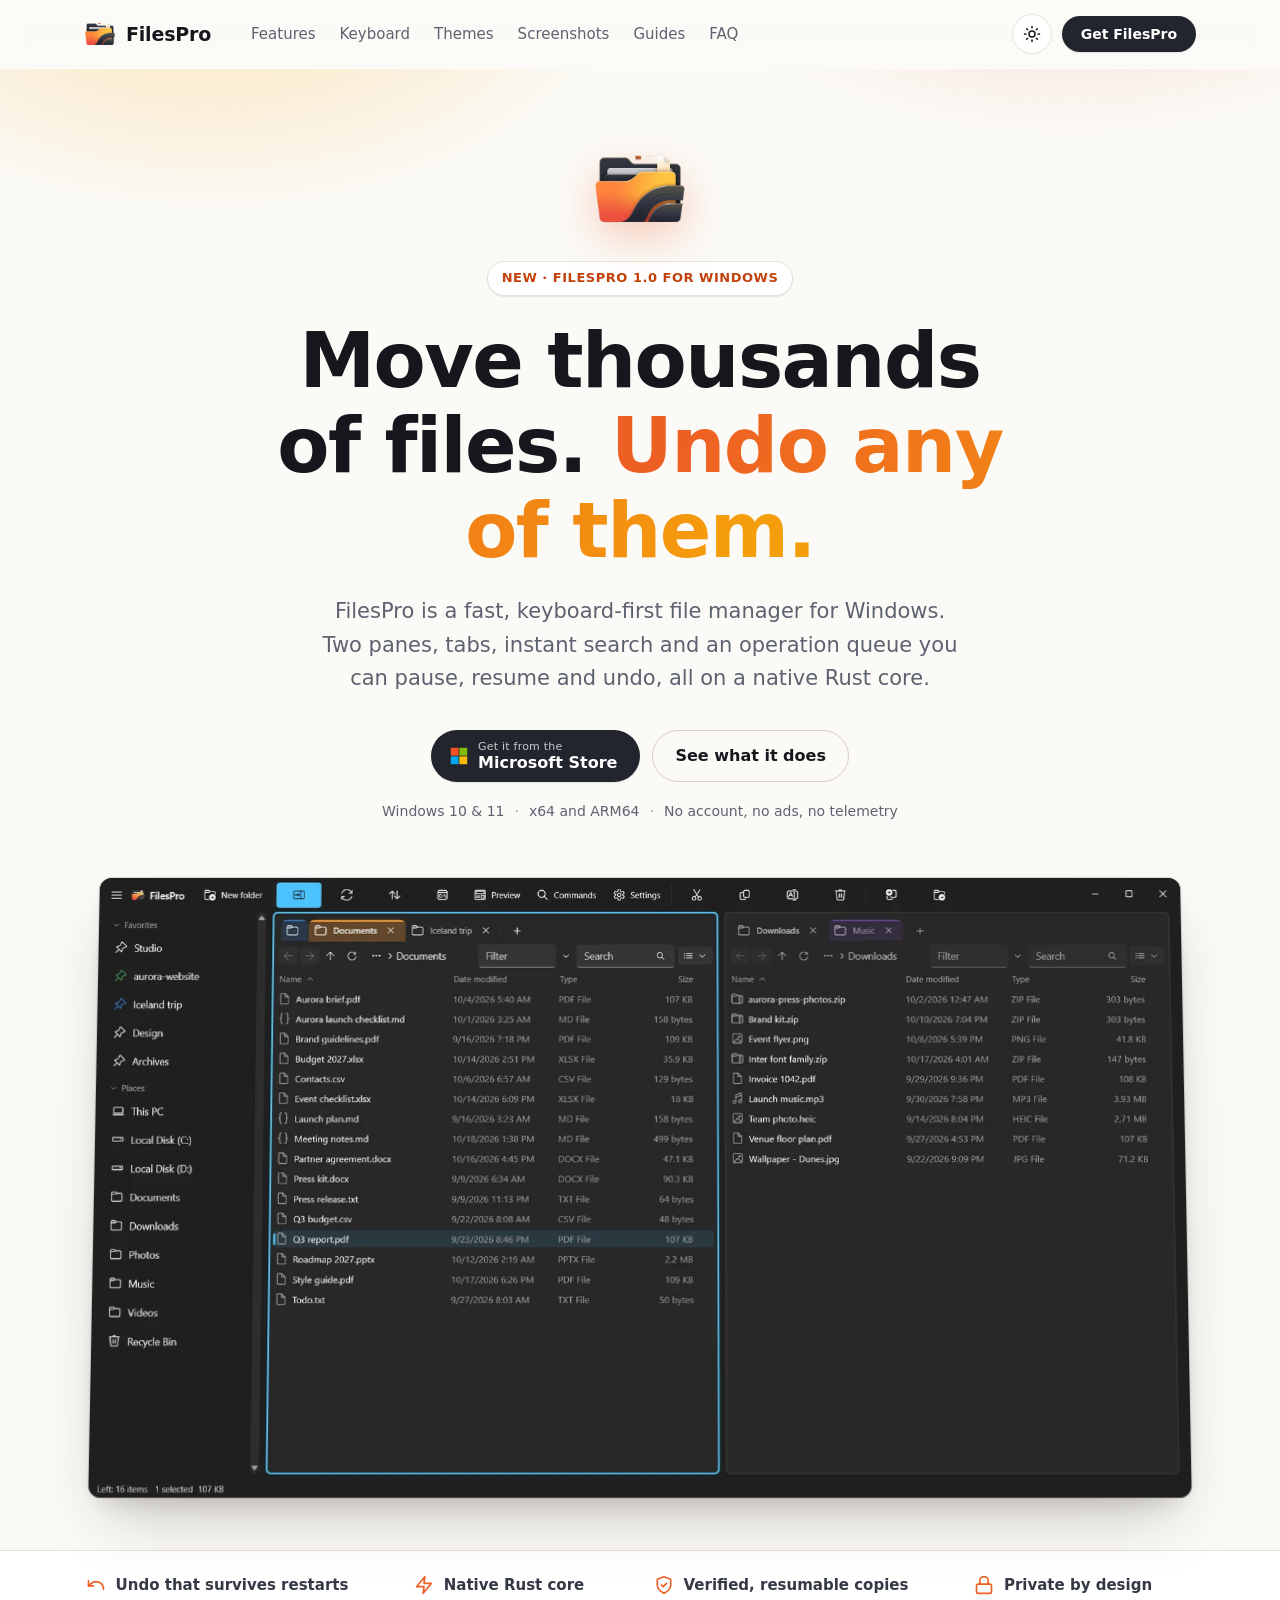
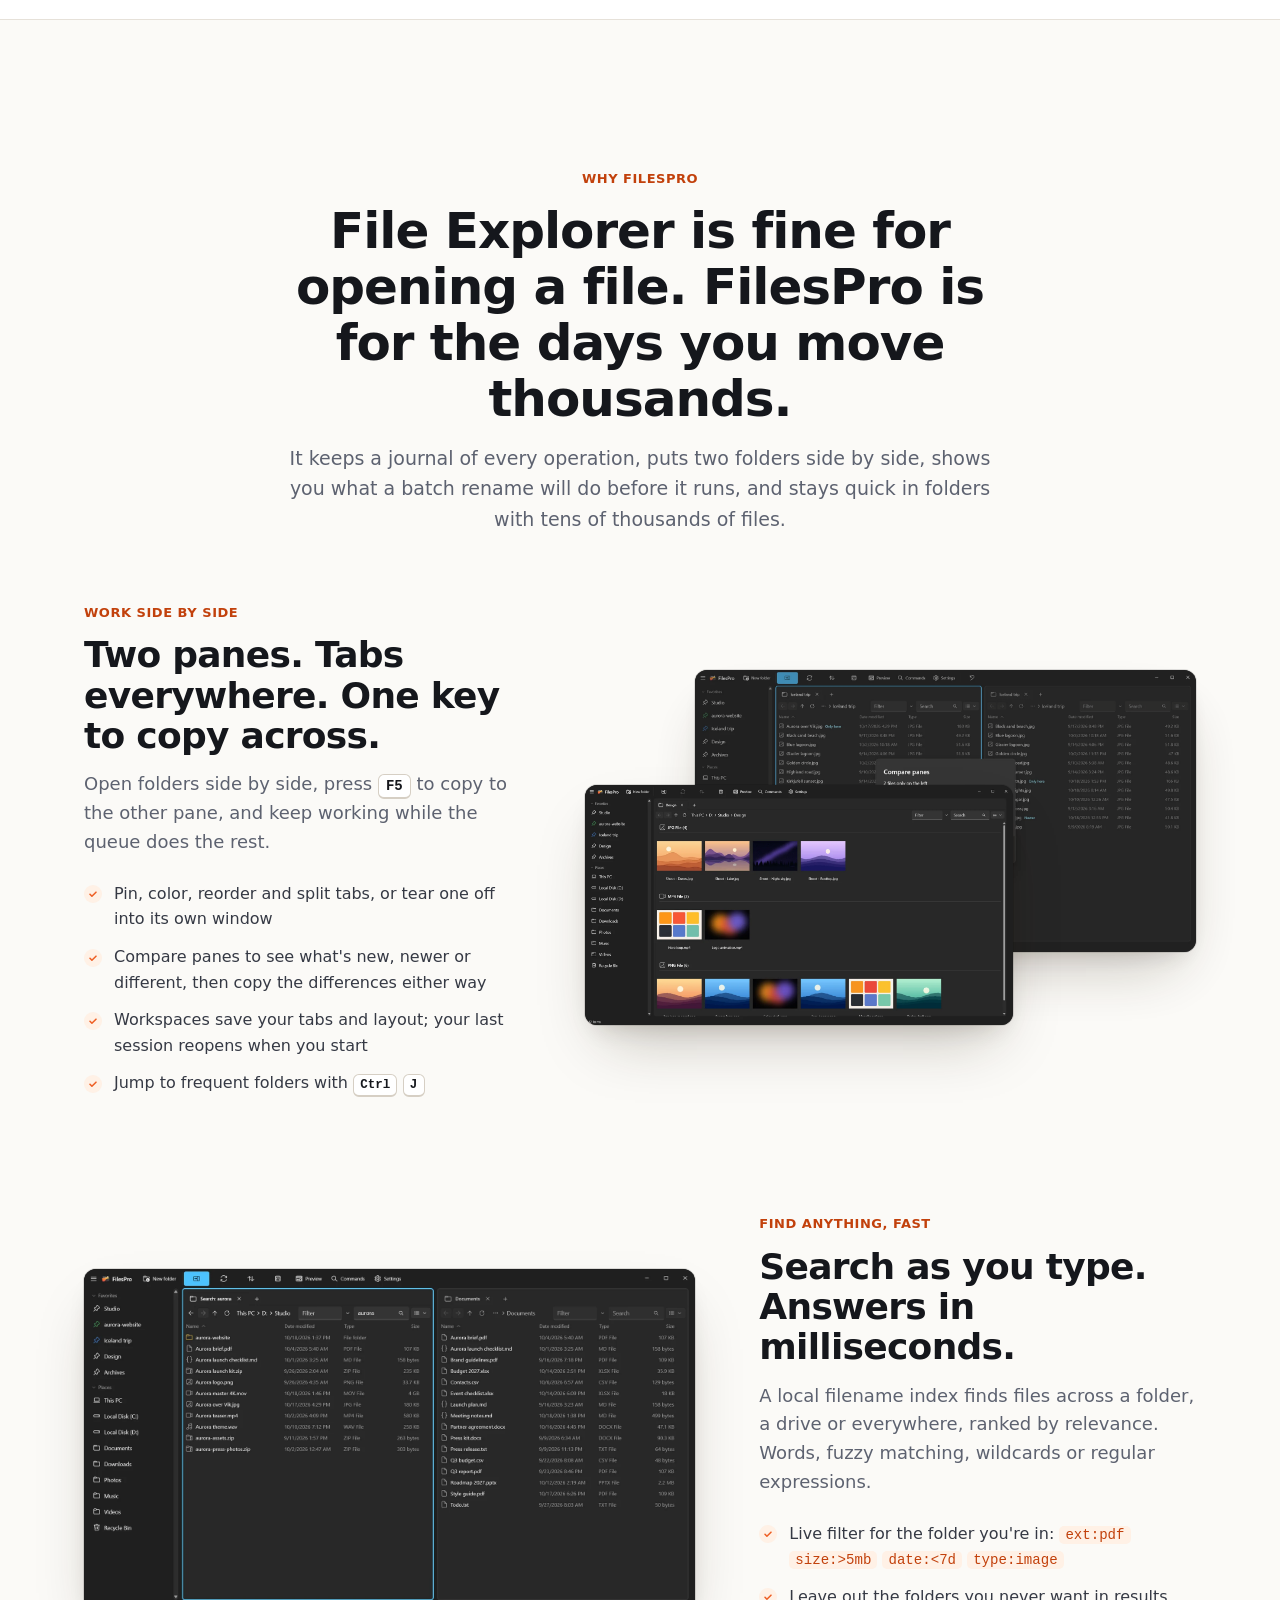
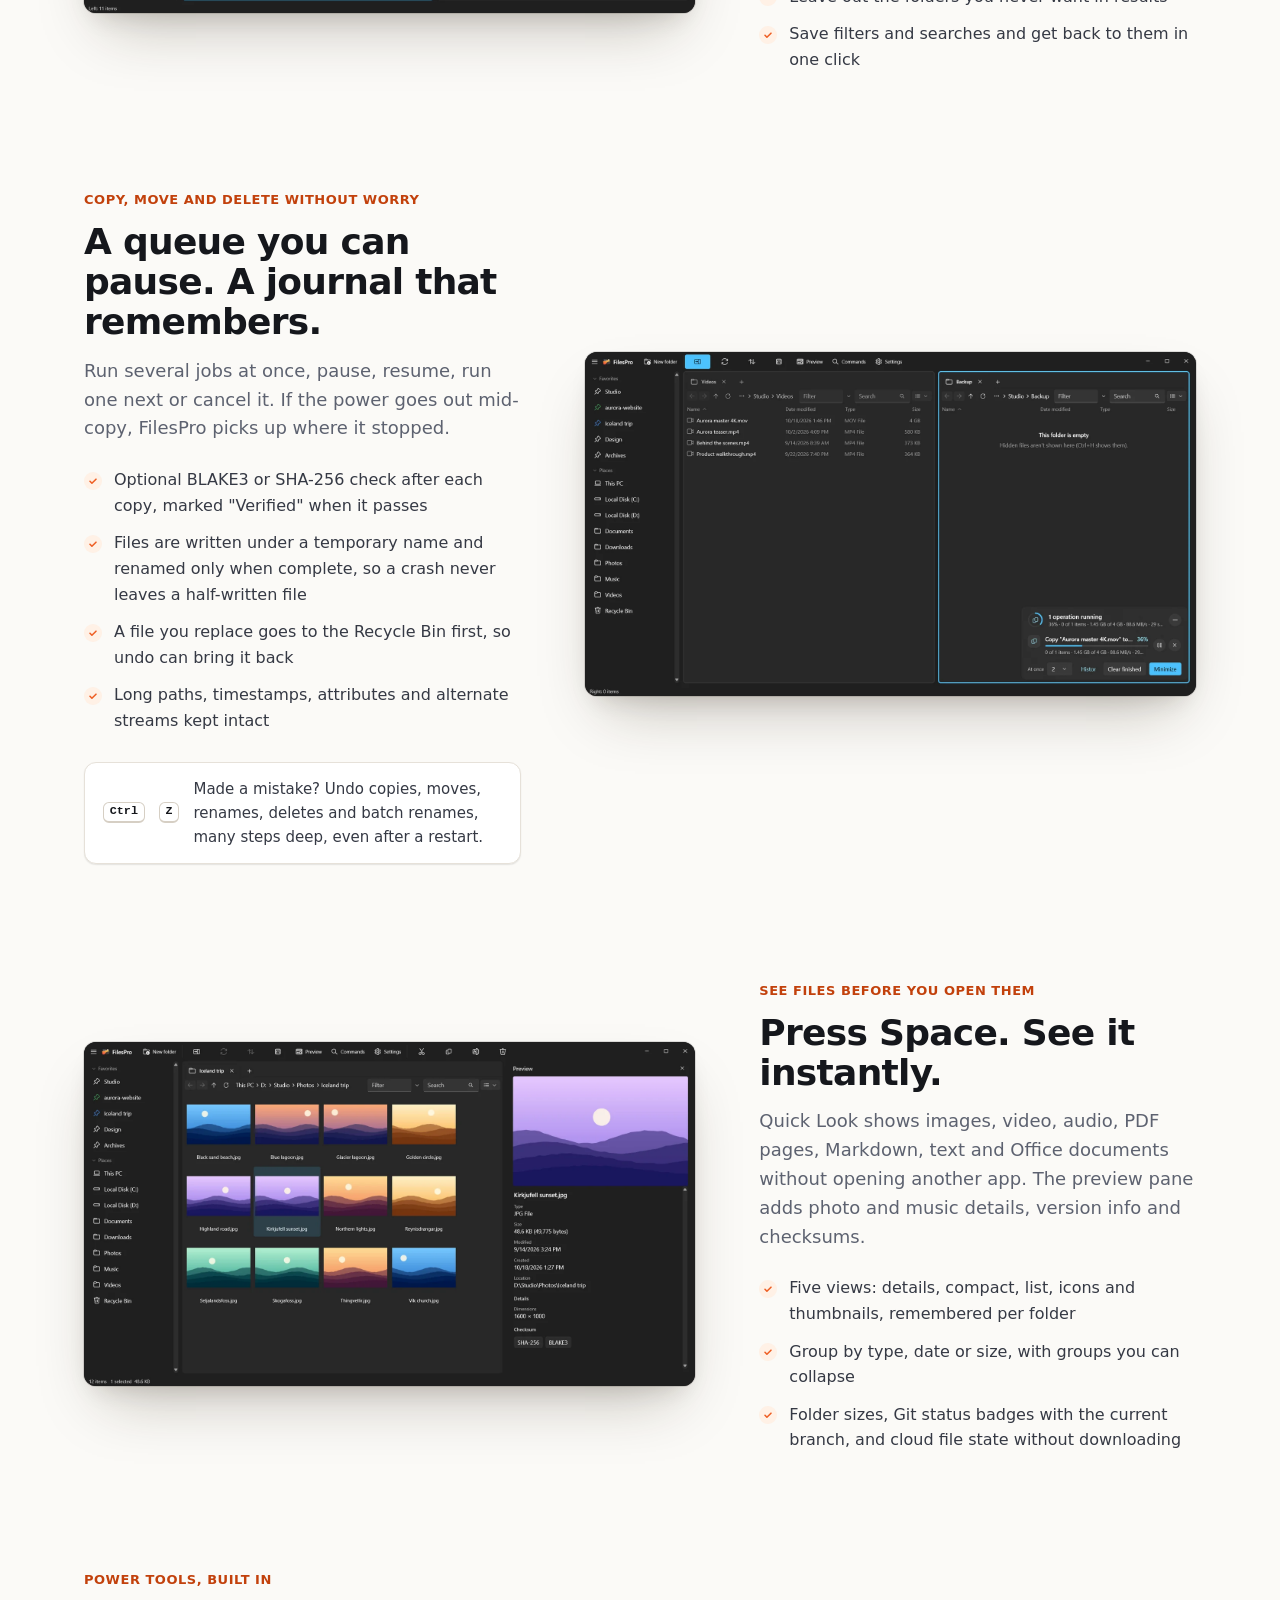
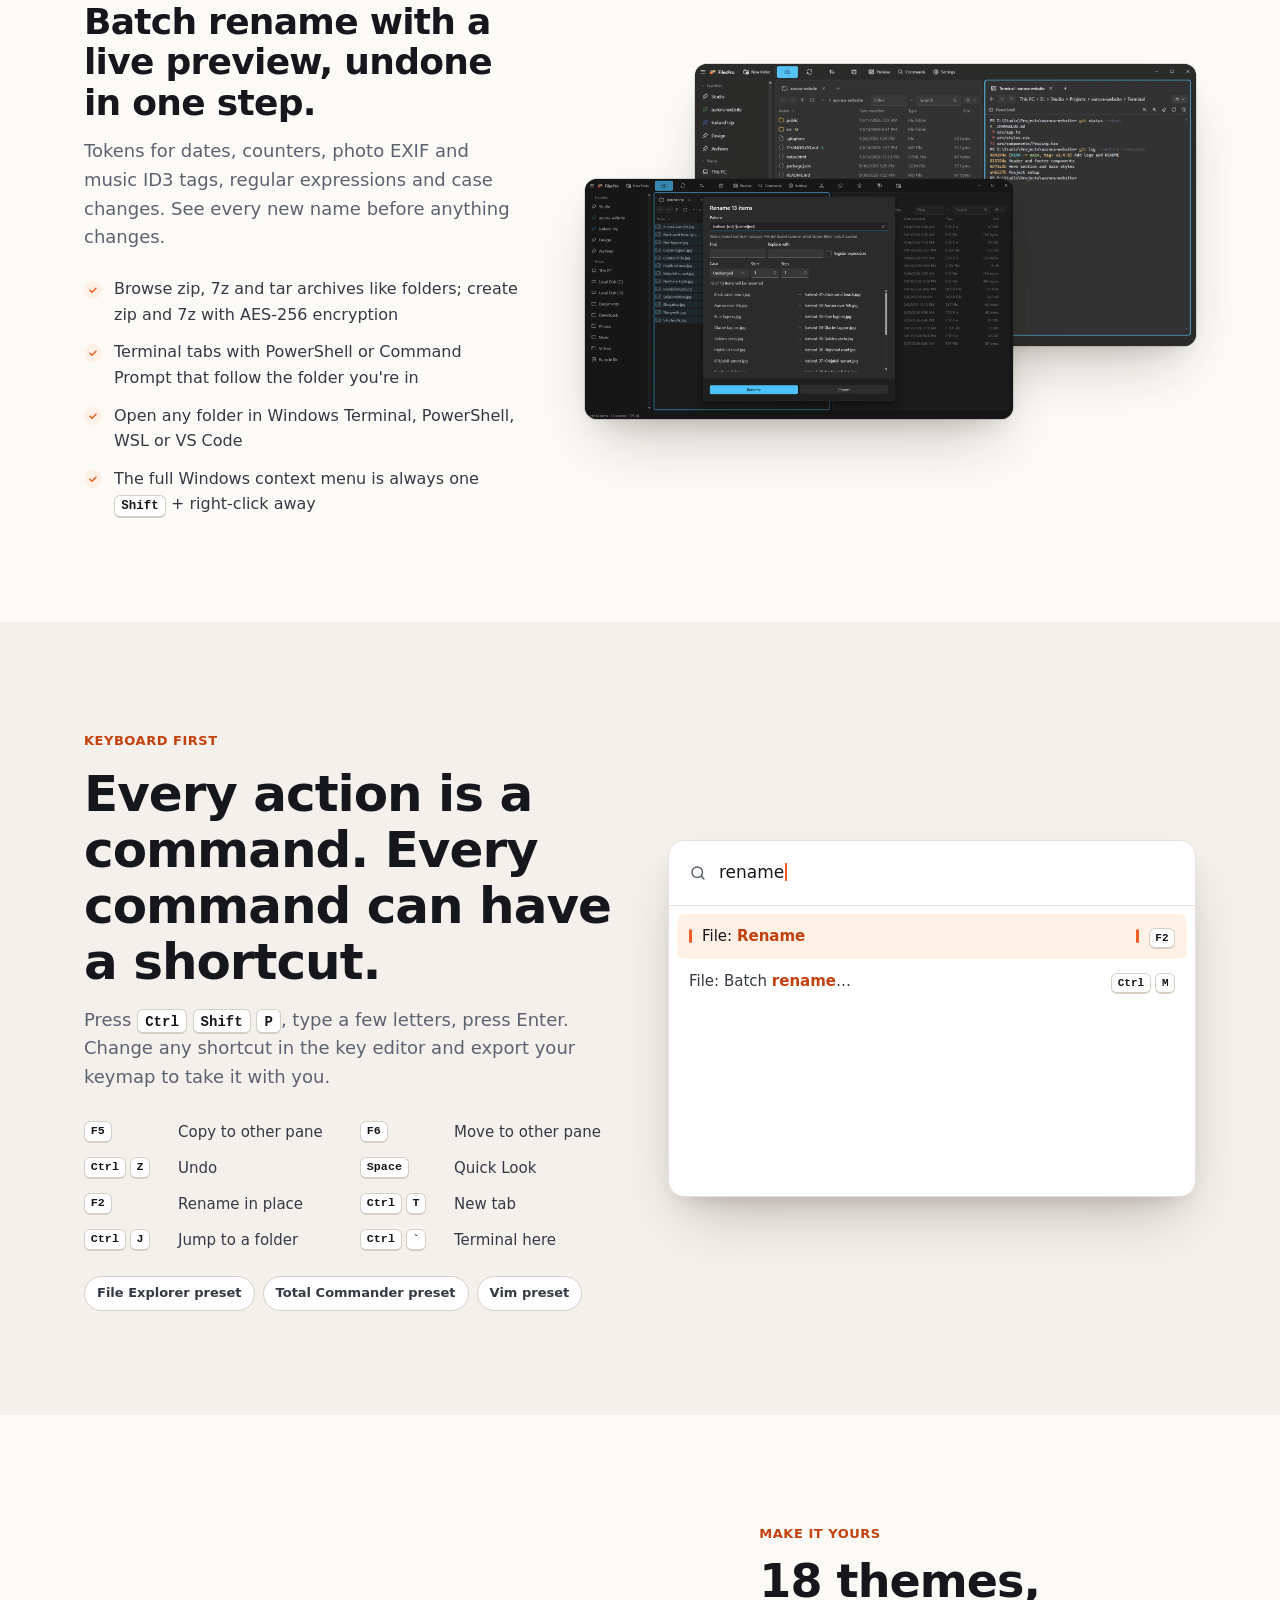
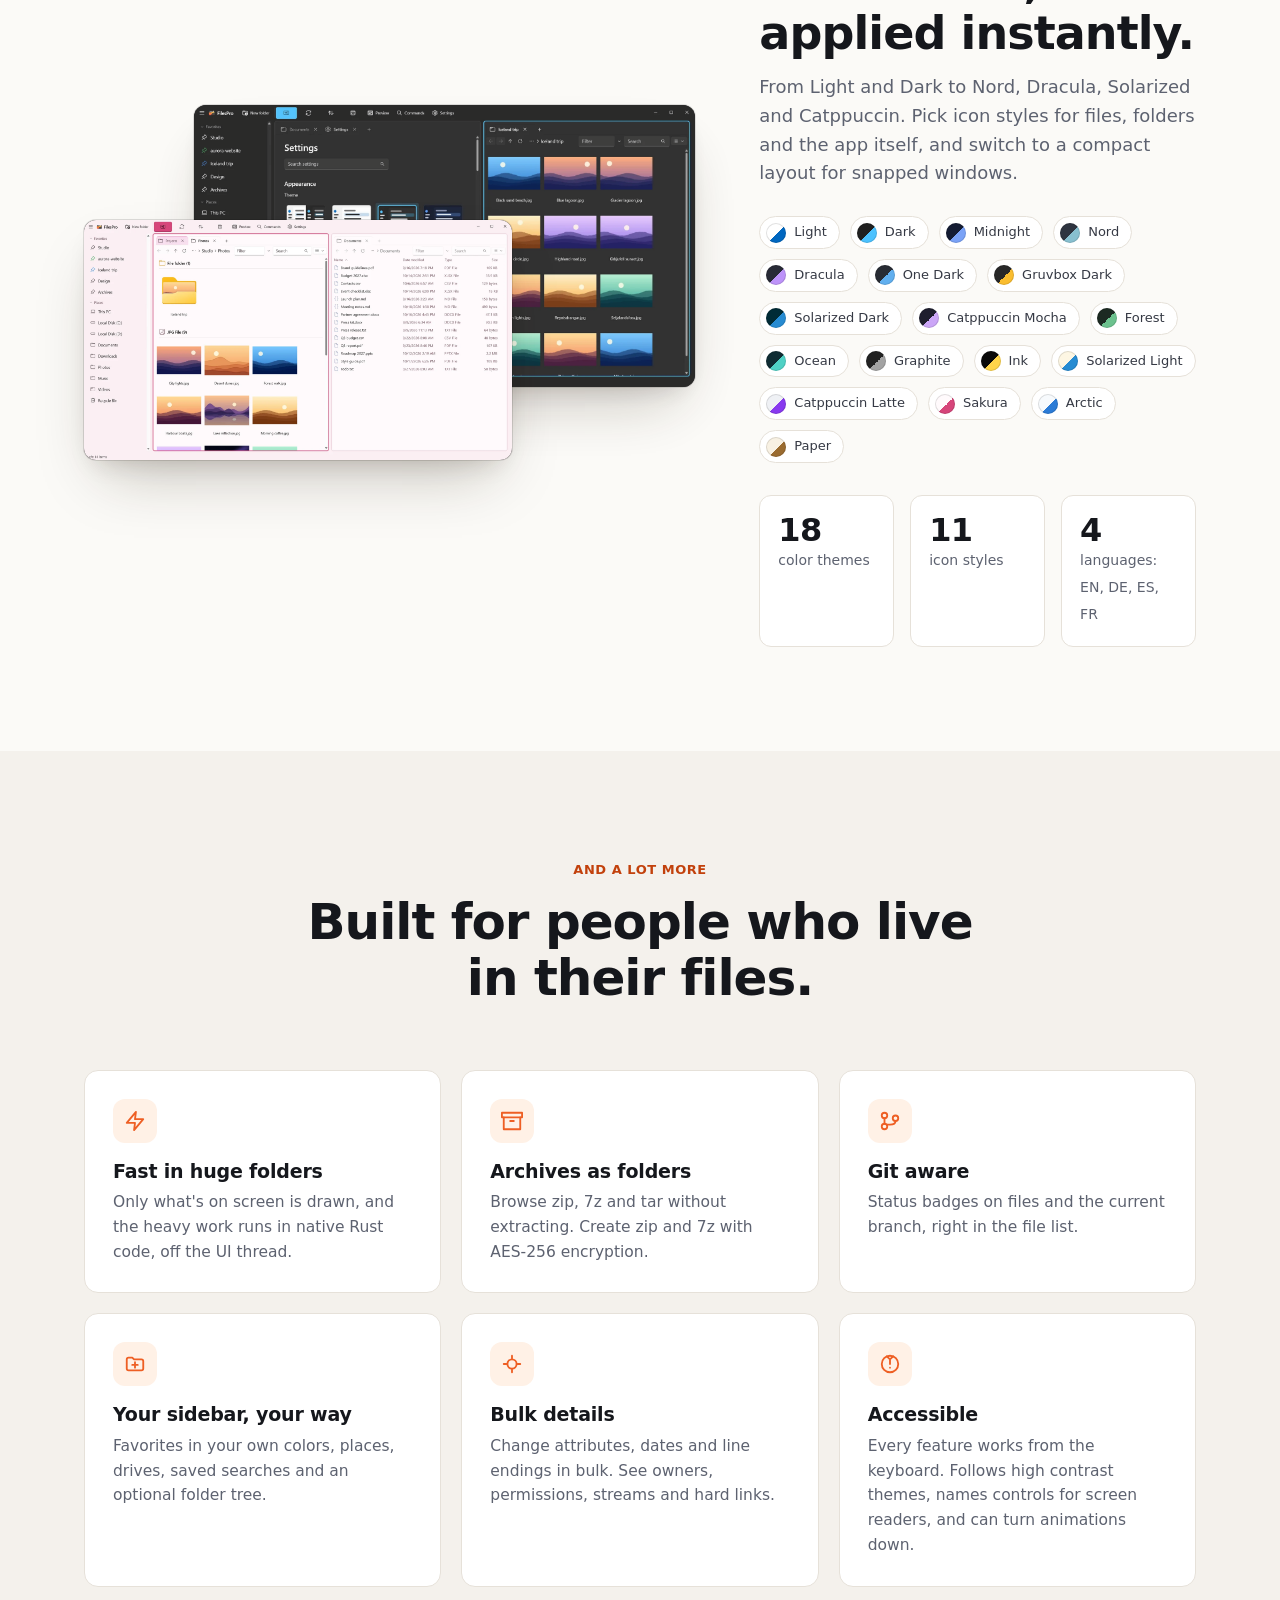
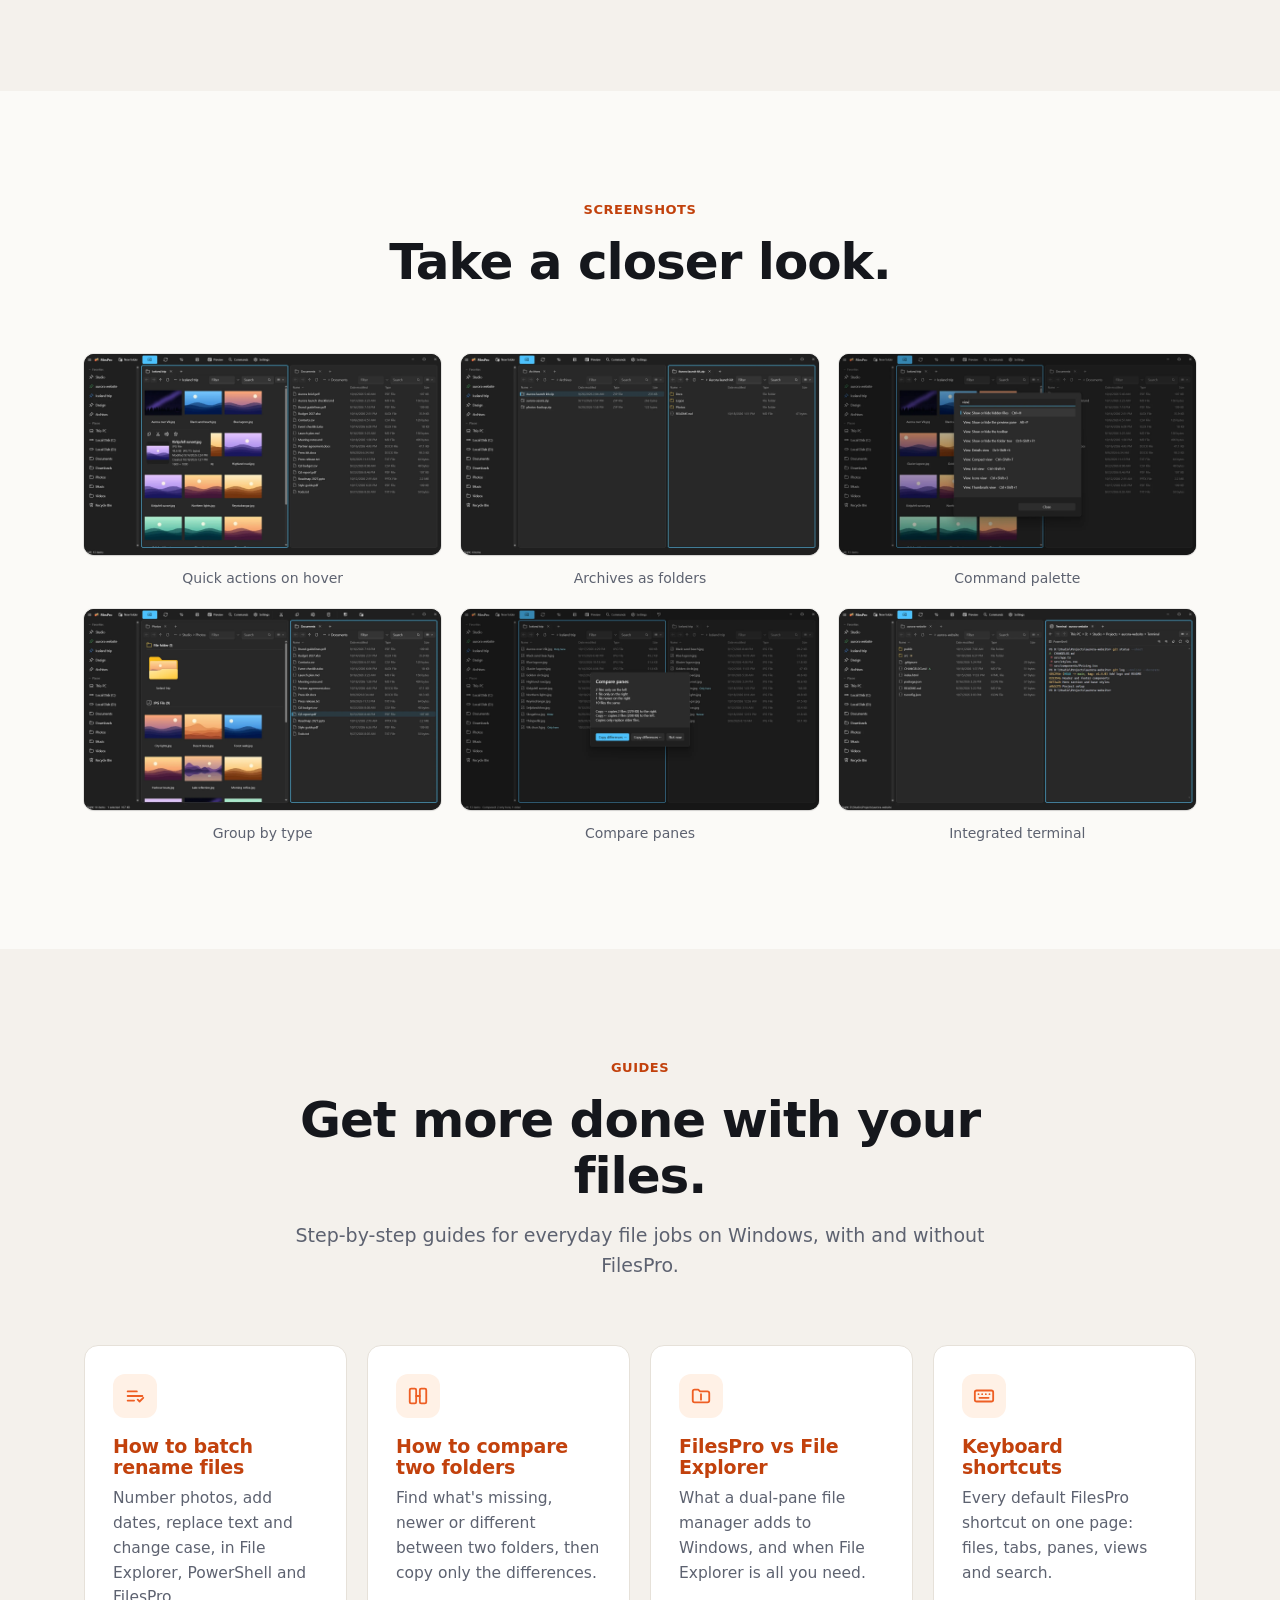
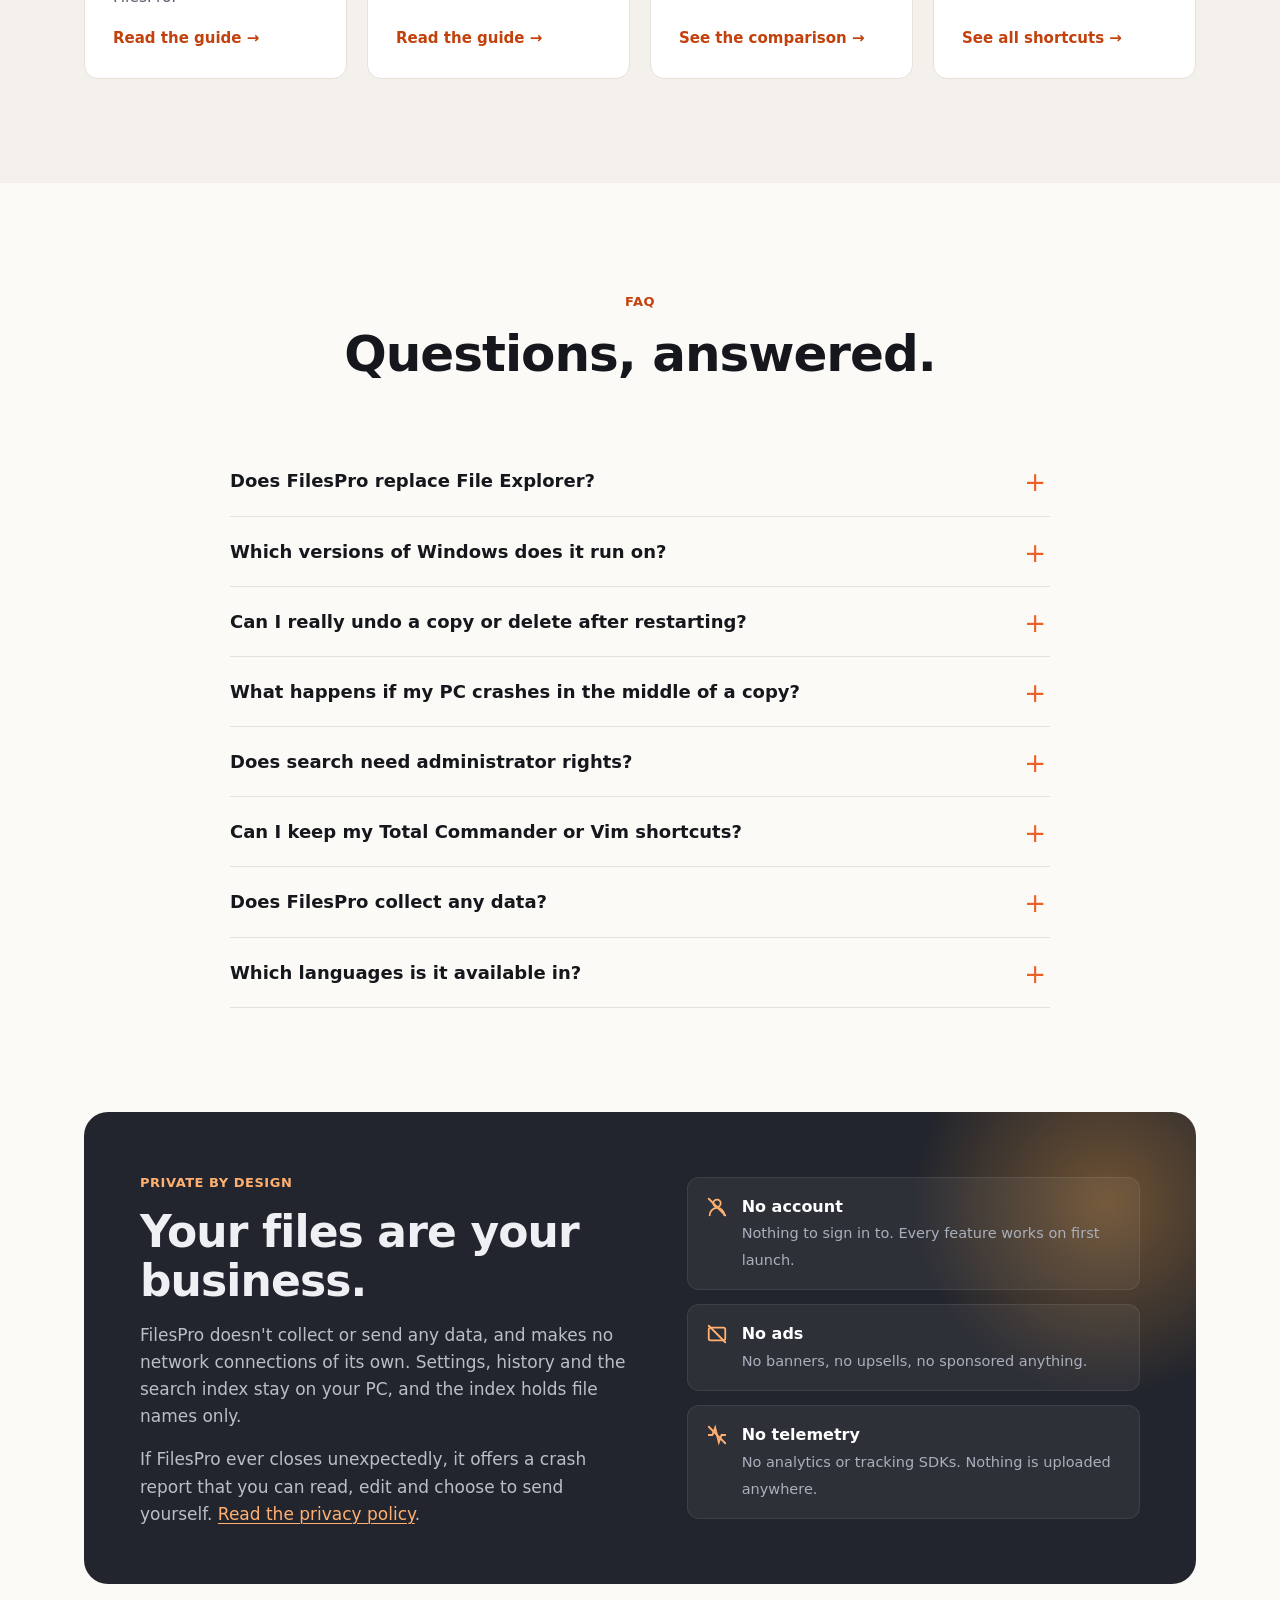
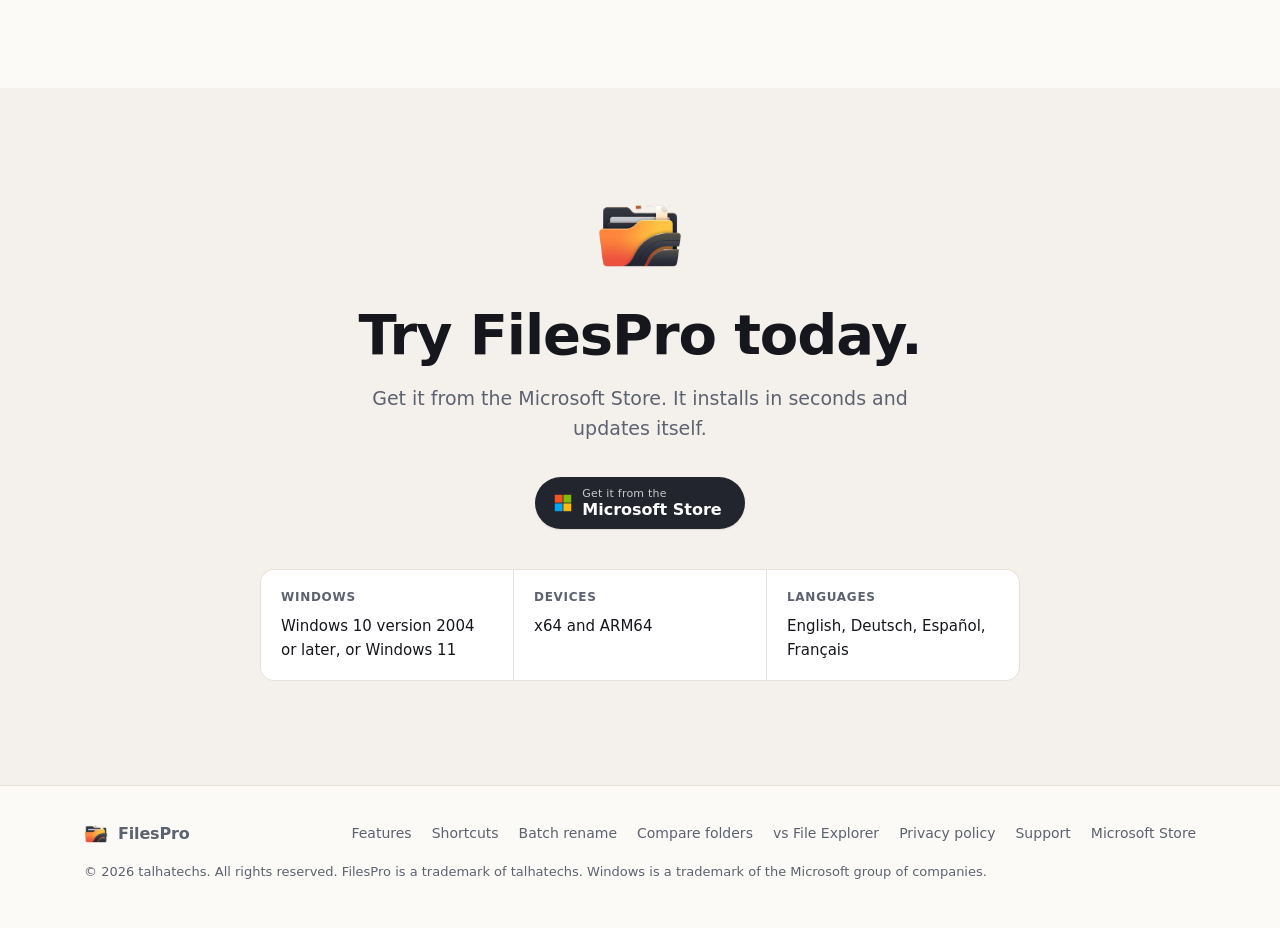
==== commit 02cf20bf: "SEO: guides, shortcuts page, FAQ, structured data and a sitemap Three guides (batch rename, compare " ====
--- a/index.html
+++ b/index.html
@@ -3,19 +3,28 @@
 <head>
   <meta charset="utf-8">
   <meta name="viewport" content="width=device-width, initial-scale=1">
-  <title>FilesPro – Fast, keyboard-first file manager for Windows</title>
-  <meta name="description" content="Two panes, tabs, instant search and an operation queue you can pause, resume and undo. FilesPro is a fast, keyboard-first file manager for Windows with a native Rust core. No account, no ads, no telemetry.">
+  <title>FilesPro – Dual-Pane File Manager for Windows 10 &amp; 11</title>
+  <meta name="description" content="FilesPro is a fast, keyboard-first file manager for Windows: two panes, tabs, instant search, batch rename, and copies you can pause, resume, verify and undo. No account, no ads, no telemetry.">
   <meta name="theme-color" content="#fbfaf7">
   <link rel="icon" href="favicon.ico" sizes="any">
   <link rel="icon" type="image/png" href="assets/icon-64.png">
   <link rel="apple-touch-icon" href="assets/apple-touch-icon.png">
   <meta property="og:type" content="website">
-  <meta property="og:title" content="FilesPro – Fast, keyboard-first file manager for Windows">
+  <meta property="og:site_name" content="FilesPro">
+  <meta property="og:title" content="FilesPro – Dual-Pane File Manager for Windows">
   <meta property="og:description" content="Two panes, tabs, instant search and an operation queue you can pause, resume and undo. No account, no ads, no telemetry.">
   <meta property="og:image" content="https://talhary.github.io/filespro/assets/social-card.jpg">
+  <meta property="og:image:width" content="1200">
+  <meta property="og:image:height" content="630">
+  <meta property="og:image:alt" content="FilesPro file manager with two panes and tabs">
   <meta property="og:url" content="https://talhary.github.io/filespro/">
+  <meta property="og:locale" content="en_US">
   <link rel="canonical" href="https://talhary.github.io/filespro/">
   <meta name="twitter:card" content="summary_large_image">
+  <meta name="twitter:title" content="FilesPro – Dual-Pane File Manager for Windows">
+  <meta name="twitter:description" content="Two panes, tabs, instant search and an operation queue you can pause, resume and undo.">
+  <meta name="twitter:image" content="https://talhary.github.io/filespro/assets/social-card.jpg">
+  <link rel="preload" as="image" href="assets/shots/dual-pane.webp" type="image/webp">
   <script>
     try { if (localStorage.getItem("fp-theme") === "dark") document.documentElement.setAttribute("data-theme", "dark"); } catch (e) {}
   </script>
@@ -23,12 +32,132 @@
   <script type="application/ld+json">
   {
     "@context": "https://schema.org",
-    "@type": "SoftwareApplication",
-    "name": "FilesPro Manager",
-    "operatingSystem": "Windows 10 version 2004 or later, Windows 11",
-    "applicationCategory": "UtilitiesApplication",
-    "description": "A fast, keyboard-first file manager for Windows: two panes, tabs, instant search and an operation queue you can pause, resume and undo.",
-    "author": { "@type": "Organization", "name": "talhatechs" }
+    "@graph": [
+      {
+        "@type": "Organization",
+        "@id": "https://talhary.github.io/filespro/#org",
+        "name": "talhatechs",
+        "url": "https://talhary.github.io/filespro/",
+        "logo": "https://talhary.github.io/filespro/assets/icon-512.png",
+        "email": "talhariaz5425869@gmail.com"
+      },
+      {
+        "@type": "WebSite",
+        "@id": "https://talhary.github.io/filespro/#website",
+        "name": "FilesPro",
+        "url": "https://talhary.github.io/filespro/",
+        "inLanguage": "en",
+        "publisher": { "@id": "https://talhary.github.io/filespro/#org" }
+      },
+      {
+        "@type": "SoftwareApplication",
+        "@id": "https://talhary.github.io/filespro/#app",
+        "name": "FilesPro Manager",
+        "alternateName": "FilesPro",
+        "url": "https://talhary.github.io/filespro/",
+        "applicationCategory": "UtilitiesApplication",
+        "applicationSubCategory": "File manager",
+        "operatingSystem": "Windows 10 version 2004 or later, Windows 11",
+        "processorRequirements": "x64, ARM64",
+        "softwareVersion": "1.0",
+        "inLanguage": ["en", "de", "es", "fr"],
+        "description": "A fast, keyboard-first file manager for Windows: two panes, tabs, instant search and an operation queue you can pause, resume and undo, on a native Rust core.",
+        "image": "https://talhary.github.io/filespro/assets/icon-512.png",
+        "screenshot": [
+          "https://talhary.github.io/filespro/assets/shots/dual-pane.webp",
+          "https://talhary.github.io/filespro/assets/shots/search.webp",
+          "https://talhary.github.io/filespro/assets/shots/rename.webp",
+          "https://talhary.github.io/filespro/assets/shots/themes.webp"
+        ],
+        "featureList": [
+          "Dual pane with tabs",
+          "Instant search with a local filename index",
+          "Operation queue with pause and resume",
+          "Verified copies with BLAKE3 or SHA-256",
+          "Resumable copies and crash recovery",
+          "Undo and redo that survive restarts",
+          "Batch rename with a live preview",
+          "Browse zip, 7z and tar archives as folders",
+          "Integrated terminal tabs",
+          "Command palette and customizable shortcuts",
+          "18 color themes"
+        ],
+        "author": { "@id": "https://talhary.github.io/filespro/#org" },
+        "publisher": { "@id": "https://talhary.github.io/filespro/#org" }
+      }
+    ]
+  }
+  </script>
+  <script type="application/ld+json">
+  {
+    "@context": "https://schema.org",
+    "@type": "FAQPage",
+    "mainEntity": [
+      {
+        "@type": "Question",
+        "name": "Does FilesPro replace File Explorer?",
+        "acceptedAnswer": {
+          "@type": "Answer",
+          "text": "No. FilesPro is a separate app that runs alongside File Explorer, so nothing in Windows changes. Use FilesPro for the heavy jobs (moving, comparing, renaming) and keep using File Explorer wherever you like."
+        }
+      },
+      {
+        "@type": "Question",
+        "name": "Which versions of Windows does it run on?",
+        "acceptedAnswer": {
+          "@type": "Answer",
+          "text": "Windows 10 version 2004 (build 19041) or later, and Windows 11, on x64 and ARM64 PCs. The integrated terminal uses Microsoft Edge WebView2, which comes with Windows 11 and recent Windows 10 updates."
+        }
+      },
+      {
+        "@type": "Question",
+        "name": "Can I really undo a copy or delete after restarting?",
+        "acceptedAnswer": {
+          "@type": "Answer",
+          "text": "Yes. FilesPro keeps a journal of every operation, so copies, moves, renames, deletes and batch renames can be undone with Ctrl+Z, many steps deep, even after you close and reopen the app. A file you replace goes to the Recycle Bin first, so undo can bring it back."
+        }
+      },
+      {
+        "@type": "Question",
+        "name": "What happens if my PC crashes in the middle of a copy?",
+        "acceptedAnswer": {
+          "@type": "Answer",
+          "text": "Files are written under a temporary name and renamed only when complete, so a crash never leaves a half-written file behind. When FilesPro starts again, interrupted jobs continue where they stopped and half-finished files are cleaned up."
+        }
+      },
+      {
+        "@type": "Question",
+        "name": "Does search need administrator rights?",
+        "acceptedAnswer": {
+          "@type": "Answer",
+          "text": "No. Search works out of the box from a local filename index. Optionally, you can turn on instant search on all drives; that installs a small local service after an administrator prompt."
+        }
+      },
+      {
+        "@type": "Question",
+        "name": "Can I keep my Total Commander or Vim shortcuts?",
+        "acceptedAnswer": {
+          "@type": "Answer",
+          "text": "Yes. Start from the File Explorer, Total Commander or Vim key preset, change any shortcut in the key editor, and export your keymap to take it to another PC."
+        }
+      },
+      {
+        "@type": "Question",
+        "name": "Does FilesPro collect any data?",
+        "acceptedAnswer": {
+          "@type": "Answer",
+          "text": "No. There's no account, no ads, no analytics and no telemetry, and the app makes no network connections of its own. Settings, history and the search index stay on your PC."
+        }
+      },
+      {
+        "@type": "Question",
+        "name": "Which languages is it available in?",
+        "acceptedAnswer": {
+          "@type": "Answer",
+          "text": "English, German, Spanish and French. FilesPro follows your Windows language, or you can pick one in Settings."
+        }
+      }
+    ]
   }
   </script>
 </head>
@@ -45,7 +174,8 @@
         <a href="#keyboard">Keyboard</a>
         <a href="#themes">Themes</a>
         <a href="#screenshots">Screenshots</a>
-        <a href="#privacy">Privacy</a>
+        <a href="#guides">Guides</a>
+        <a href="#faq">FAQ</a>
       </nav>
       <div class="nav-end">
         <button class="icon-btn" id="theme-toggle" type="button" aria-label="Switch to dark theme">
@@ -349,6 +479,87 @@
       </div>
     </section>
 
+    <!-- Guides -->
+    <section id="guides" class="alt">
+      <div class="wrap">
+        <div class="section-head reveal">
+          <span class="eyebrow">Guides</span>
+          <h2>Get more done with your files.</h2>
+          <p>Step-by-step guides for everyday file jobs on Windows, with and without FilesPro.</p>
+        </div>
+        <div class="guides">
+          <a class="card reveal" href="batch-rename-files-windows.html">
+            <div class="ico"><svg viewBox="0 0 24 24" fill="none" stroke="currentColor" stroke-width="2" stroke-linecap="round" stroke-linejoin="round"><path d="M4 7h10M4 12h16M4 17h7"/><path d="m15 16 2 2 4-4"/></svg></div>
+            <h3>How to batch rename files</h3>
+            <p>Number photos, add dates, replace text and change case, in File Explorer, PowerShell and FilesPro.</p>
+            <span class="more">Read the guide →</span>
+          </a>
+          <a class="card reveal" href="compare-two-folders-windows.html">
+            <div class="ico"><svg viewBox="0 0 24 24" fill="none" stroke="currentColor" stroke-width="2" stroke-linecap="round" stroke-linejoin="round"><rect x="3" y="4" width="7" height="16" rx="1.5"/><rect x="14" y="4" width="7" height="16" rx="1.5"/><path d="M10 12h4"/></svg></div>
+            <h3>How to compare two folders</h3>
+            <p>Find what's missing, newer or different between two folders, then copy only the differences.</p>
+            <span class="more">Read the guide →</span>
+          </a>
+          <a class="card reveal" href="file-explorer-alternative.html">
+            <div class="ico"><svg viewBox="0 0 24 24" fill="none" stroke="currentColor" stroke-width="2" stroke-linecap="round" stroke-linejoin="round"><path d="M3 7a2 2 0 0 1 2-2h4l2 2h8a2 2 0 0 1 2 2v8a2 2 0 0 1-2 2H5a2 2 0 0 1-2-2z"/><path d="M12 10v6"/></svg></div>
+            <h3>FilesPro vs File Explorer</h3>
+            <p>What a dual-pane file manager adds to Windows, and when File Explorer is all you need.</p>
+            <span class="more">See the comparison →</span>
+          </a>
+          <a class="card reveal" href="shortcuts.html">
+            <div class="ico"><svg viewBox="0 0 24 24" fill="none" stroke="currentColor" stroke-width="2" stroke-linecap="round" stroke-linejoin="round"><rect x="2" y="6" width="20" height="12" rx="2"/><path d="M6 10h.01M10 10h.01M14 10h.01M18 10h.01M7 14h10"/></svg></div>
+            <h3>Keyboard shortcuts</h3>
+            <p>Every default FilesPro shortcut on one page: files, tabs, panes, views and search.</p>
+            <span class="more">See all shortcuts →</span>
+          </a>
+        </div>
+      </div>
+    </section>
+
+    <!-- FAQ -->
+    <section id="faq">
+      <div class="wrap">
+        <div class="section-head reveal">
+          <span class="eyebrow">FAQ</span>
+          <h2>Questions, answered.</h2>
+        </div>
+        <div class="faq reveal">
+          <details>
+            <summary>Does FilesPro replace File Explorer?</summary>
+            <p>No. FilesPro is a separate app that runs alongside File Explorer, so nothing in Windows changes. Use FilesPro for the heavy jobs (moving, comparing, renaming) and keep using File Explorer wherever you like.</p>
+          </details>
+          <details>
+            <summary>Which versions of Windows does it run on?</summary>
+            <p>Windows 10 version 2004 (build 19041) or later, and Windows 11, on x64 and ARM64 PCs. The integrated terminal uses Microsoft Edge WebView2, which comes with Windows 11 and recent Windows 10 updates.</p>
+          </details>
+          <details>
+            <summary>Can I really undo a copy or delete after restarting?</summary>
+            <p>Yes. FilesPro keeps a journal of every operation, so copies, moves, renames, deletes and batch renames can be undone with Ctrl+Z, many steps deep, even after you close and reopen the app. A file you replace goes to the Recycle Bin first, so undo can bring it back.</p>
+          </details>
+          <details>
+            <summary>What happens if my PC crashes in the middle of a copy?</summary>
+            <p>Files are written under a temporary name and renamed only when complete, so a crash never leaves a half-written file behind. When FilesPro starts again, interrupted jobs continue where they stopped and half-finished files are cleaned up.</p>
+          </details>
+          <details>
+            <summary>Does search need administrator rights?</summary>
+            <p>No. Search works out of the box from a local filename index. Optionally, you can turn on instant search on all drives; that installs a small local service after an administrator prompt.</p>
+          </details>
+          <details>
+            <summary>Can I keep my Total Commander or Vim shortcuts?</summary>
+            <p>Yes. Start from the File Explorer, Total Commander or Vim key preset, change any shortcut in the key editor, and export your keymap to take it to another PC.</p>
+          </details>
+          <details>
+            <summary>Does FilesPro collect any data?</summary>
+            <p>No. There's no account, no ads, no analytics and no telemetry, and the app makes no network connections of its own. Settings, history and the search index stay on your PC.</p>
+          </details>
+          <details>
+            <summary>Which languages is it available in?</summary>
+            <p>English, German, Spanish and French. FilesPro follows your Windows language, or you can pick one in Settings.</p>
+          </details>
+        </div>
+      </div>
+    </section>
+
     <!-- Privacy -->
     <section id="privacy" style="padding-top:0">
       <div class="wrap">
@@ -394,6 +605,10 @@
       <a class="brand" href="#top"><img src="assets/icon-64.png" alt="" width="24" height="24">FilesPro</a>
       <nav aria-label="Footer">
         <a href="#features">Features</a>
+        <a href="shortcuts.html">Shortcuts</a>
+        <a href="batch-rename-files-windows.html">Batch rename</a>
+        <a href="compare-two-folders-windows.html">Compare folders</a>
+        <a href="file-explorer-alternative.html">vs File Explorer</a>
         <a href="privacy.html">Privacy policy</a>
         <a href="mailto:talhariaz5425869@gmail.com?subject=FilesPro">Support</a>
         <a href="https://apps.microsoft.com/search?query=FilesPro+Manager" data-store>Microsoft Store</a>
--- a/assets/styles.css
+++ b/assets/styles.css
@@ -290,7 +290,7 @@
 .site-footer a:hover { color: var(--ink); }
 .site-footer .brand { font-size: 16px; }
 .site-footer .brand img { width: 24px; height: 24px; }
-.fine { width: 100%; font-size: 12.5px; opacity: .8; }
+.fine { width: 100%; font-size: 13px; }
 
 /* Lightbox */
 dialog.lightbox { border: 0; padding: 0; background: transparent; max-width: min(1400px, 94vw); width: 100%; }
@@ -344,3 +344,76 @@
   .palette ul { min-height: 0; }
   .palette li .keyset { display: none; }
 }
+
+/* Guides and reference pages */
+.crumbs { font-size: 14px; color: var(--muted); margin-bottom: 20px; }
+.crumbs a { color: var(--muted); text-decoration: none; }
+.crumbs a:hover { color: var(--ink); }
+.crumbs span { margin: 0 8px; opacity: .7; }
+.doc.wide { max-width: 960px; }
+.doc .lead { font-size: 19px; color: var(--muted); margin: 6px 0 28px; }
+.doc .byline { font-size: 14px; color: var(--muted); margin-bottom: 36px; }
+.doc h3 { font-size: 18px; margin: 28px 0 8px; letter-spacing: -.01em; }
+.doc ul, .doc ol { color: var(--ink-2); padding-left: 22px; margin: 0 0 14px; }
+.doc li { margin-bottom: 6px; }
+.doc li::marker { color: var(--brand); }
+.doc code { font: 500 .88em var(--mono); background: var(--bg-alt); border: 1px solid var(--line); padding: 1px 6px; border-radius: 5px; }
+.doc pre {
+  font: 13.5px/1.6 var(--mono); background: var(--charcoal); color: #e8eaf0;
+  padding: 18px 20px; border-radius: 12px; overflow-x: auto; margin: 0 0 18px;
+}
+.doc pre code { background: none; border: 0; padding: 0; color: inherit; font-size: inherit; }
+.doc .window { margin: 8px 0 28px; }
+.doc .note { padding: 16px 18px; border-left: 3px solid var(--brand); background: var(--brand-soft); border-radius: 0 10px 10px 0; color: var(--ink); margin: 0 0 18px; }
+.doc .toc { padding: 18px 22px; border: 1px solid var(--line); border-radius: 12px; background: var(--surface); margin-bottom: 36px; }
+.doc .toc b { display: block; font-size: 13px; text-transform: uppercase; letter-spacing: .06em; color: var(--muted); margin-bottom: 8px; }
+.doc .toc ol { margin: 0; }
+.table-wrap { overflow-x: auto; margin: 0 0 24px; border: 1px solid var(--line); border-radius: 12px; background: var(--surface); }
+.doc table { border-collapse: collapse; width: 100%; font-size: 15px; }
+.doc th, .doc td { text-align: left; padding: 11px 16px; border-bottom: 1px solid var(--line); vertical-align: top; color: var(--ink-2); }
+.doc th { font-size: 13px; text-transform: uppercase; letter-spacing: .05em; color: var(--muted); background: var(--bg-alt); font-weight: 600; }
+.doc tr:last-child td { border-bottom: 0; }
+.doc td:first-child { color: var(--ink); }
+.doc td.keys { white-space: nowrap; width: 1%; }
+.doc td.keys kbd + kbd { margin-left: 3px; }
+.yes { color: var(--ok); font-weight: 600; }
+.part { color: var(--brand-ink); font-weight: 600; }
+.no { color: var(--muted); font-weight: 600; }
+.cta-box {
+  margin: 48px 0 0; padding: 28px; border-radius: 16px; background: var(--charcoal); color: #eef0f4;
+  display: flex; gap: 20px; align-items: center; flex-wrap: wrap;
+}
+.cta-box img { width: 56px; height: 56px; }
+.cta-box div { flex: 1 1 260px; }
+.cta-box b { font: 700 20px/1.3 var(--font-display); display: block; }
+.cta-box span { color: #b9bec9; font-size: 15px; }
+.cta-box .btn-primary { background: #fff; color: #111; }
+.related { display: grid; grid-template-columns: repeat(auto-fit, minmax(220px, 1fr)); gap: 14px; margin-top: 16px; }
+.related a { display: block; padding: 18px; border: 1px solid var(--line); border-radius: 12px; background: var(--surface); text-decoration: none; color: var(--ink); font-weight: 600; }
+.related a span { display: block; font-weight: 400; color: var(--muted); font-size: 14px; margin-top: 4px; }
+.related a:hover { border-color: var(--line-strong); }
+
+/* Guides cards on the home page */
+.guides { display: grid; grid-template-columns: repeat(4, 1fr); gap: 20px; }
+.guides a.card { text-decoration: none; display: flex; flex-direction: column; }
+.guides a.card p { flex: 1; }
+.guides .more { margin-top: 16px; font-weight: 600; font-size: 15px; color: var(--brand-ink); }
+
+/* FAQ */
+.faq { max-width: 820px; margin: 0 auto; }
+.faq details { border-bottom: 1px solid var(--line); }
+.faq summary {
+  cursor: pointer; list-style: none; padding: 22px 40px 22px 0; position: relative;
+  font: 600 18px/1.4 var(--font-display); color: var(--ink);
+}
+.faq summary::-webkit-details-marker { display: none; }
+.faq summary::after { content: "+"; position: absolute; right: 4px; top: 18px; font-size: 26px; font-weight: 400; color: var(--brand); transition: transform .2s; }
+.faq details[open] summary::after { transform: rotate(45deg); }
+.faq details p { color: var(--muted); padding: 0 0 22px; font-size: 16.5px; }
+
+@media (max-width: 980px) { .guides { grid-template-columns: 1fr 1fr; } }
+@media (max-width: 640px) {
+  .guides { grid-template-columns: 1fr; }
+  .doc { padding-top: 40px; }
+  .cta-box { padding: 22px; }
+}
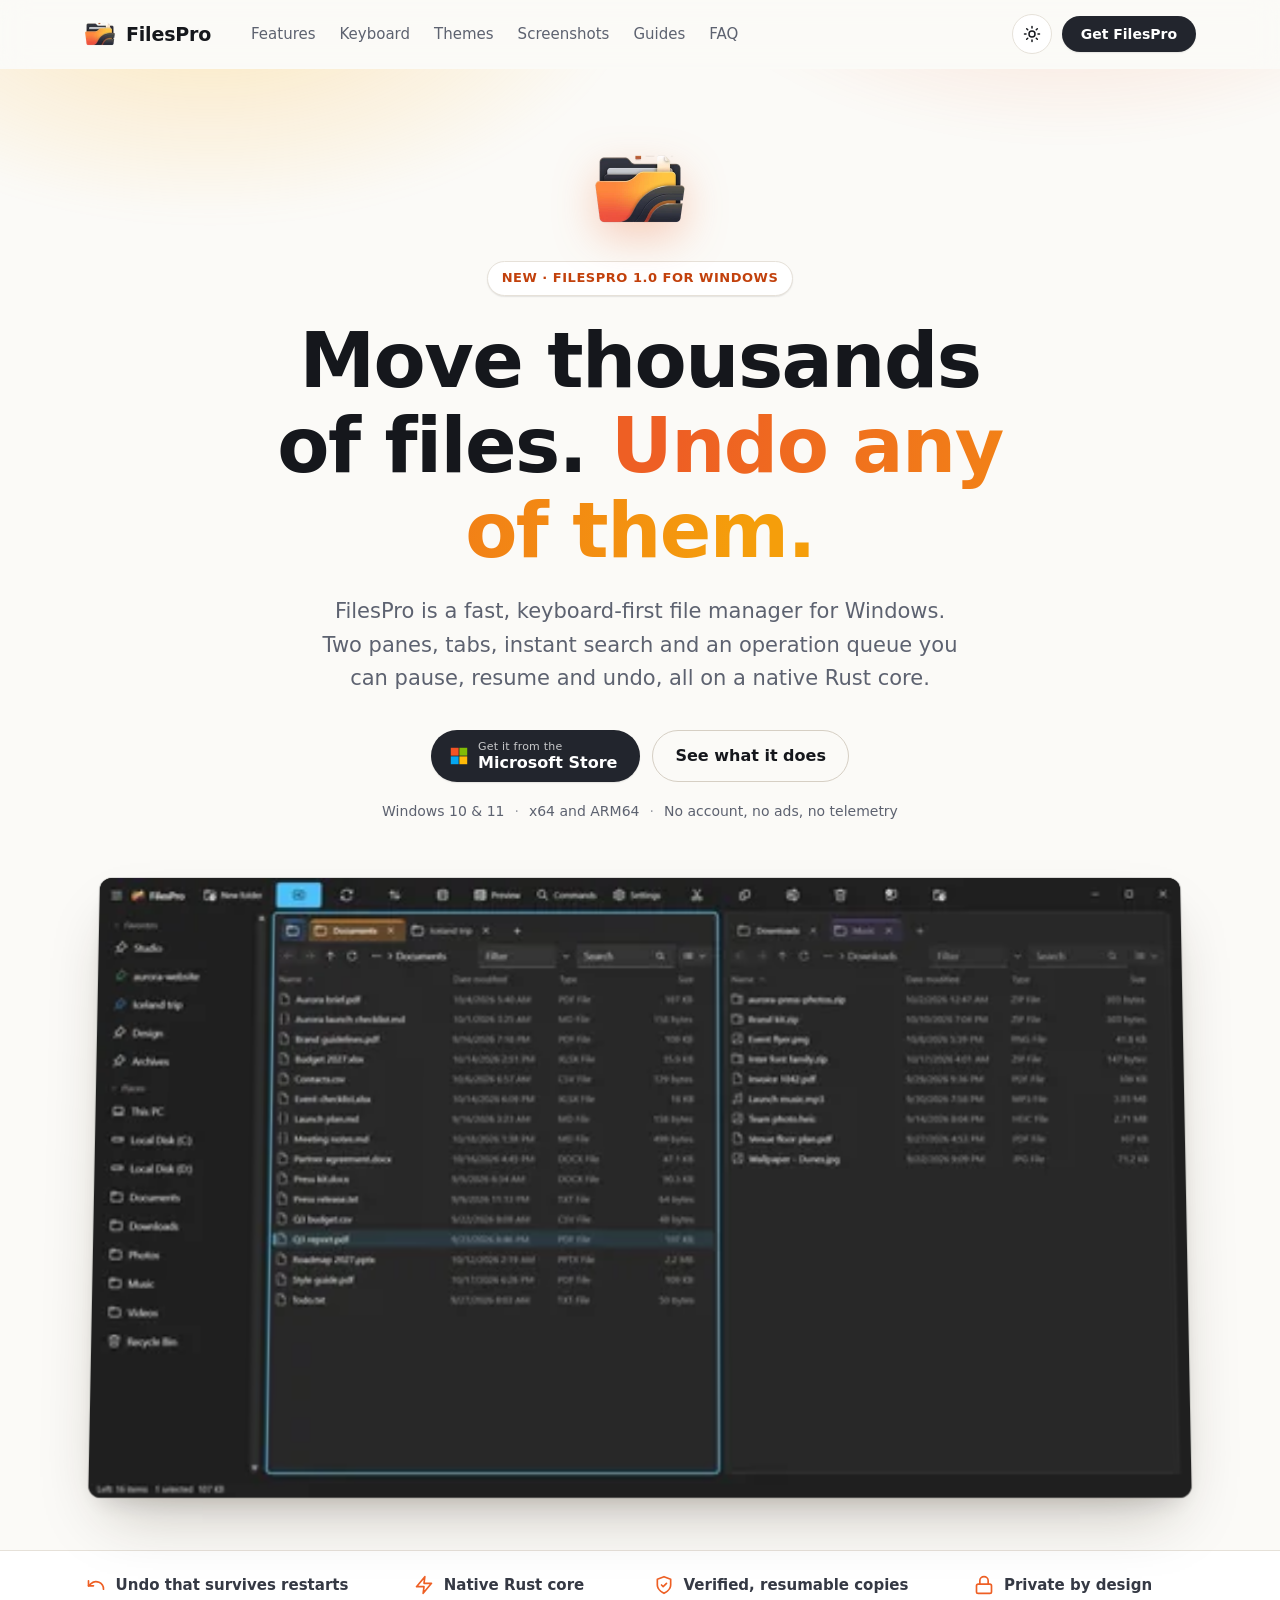
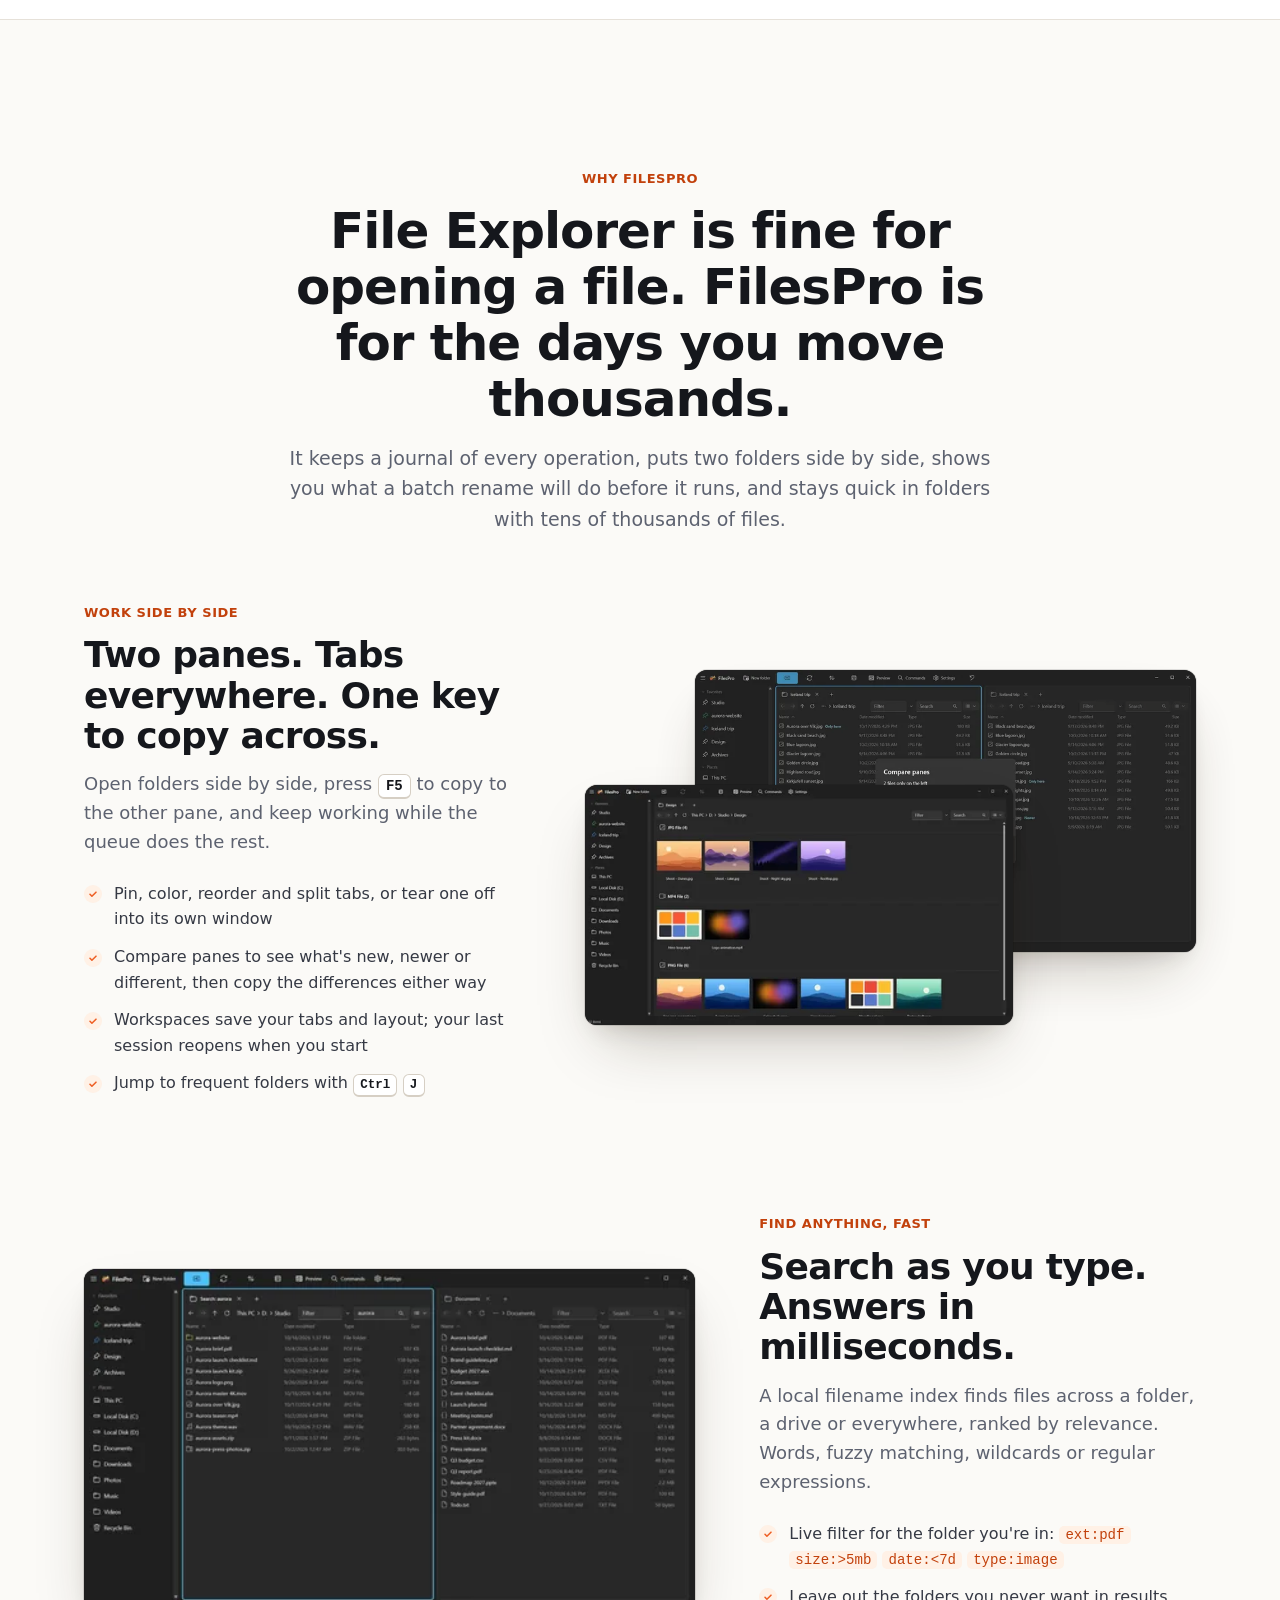
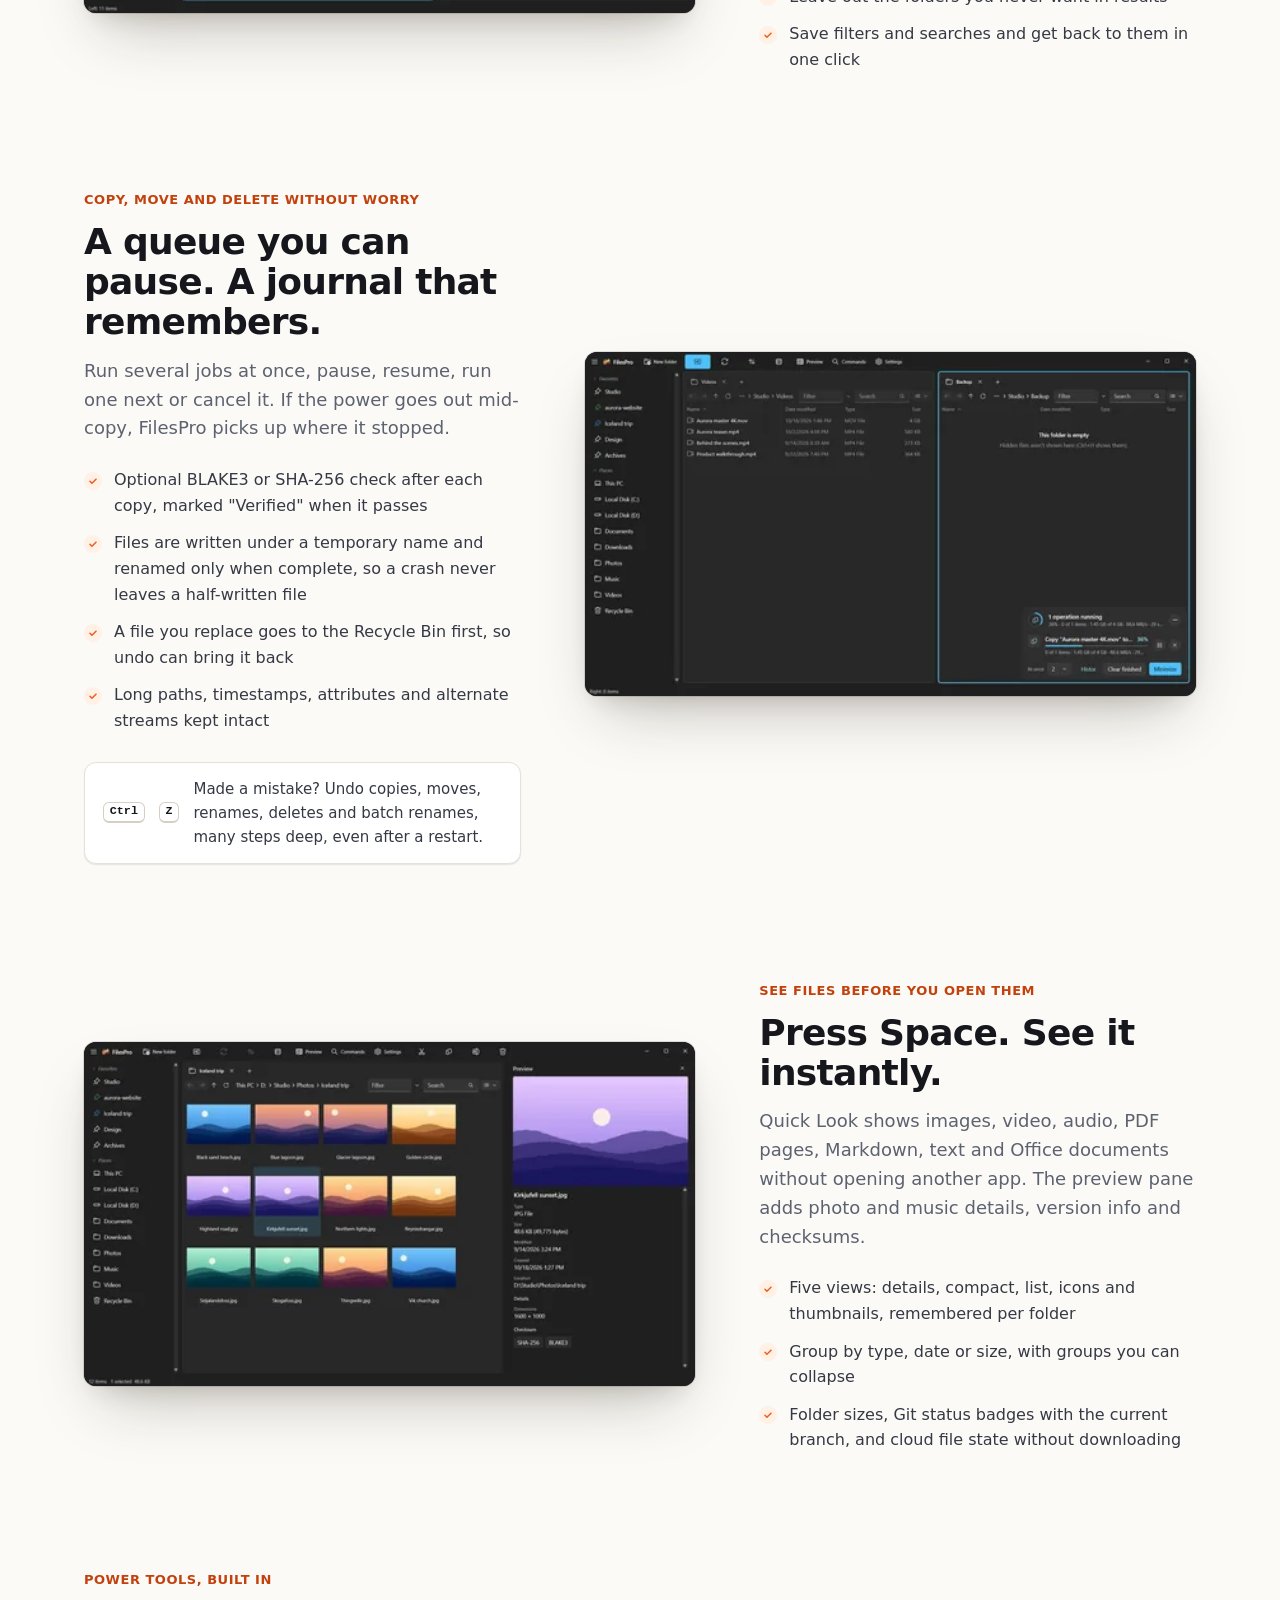
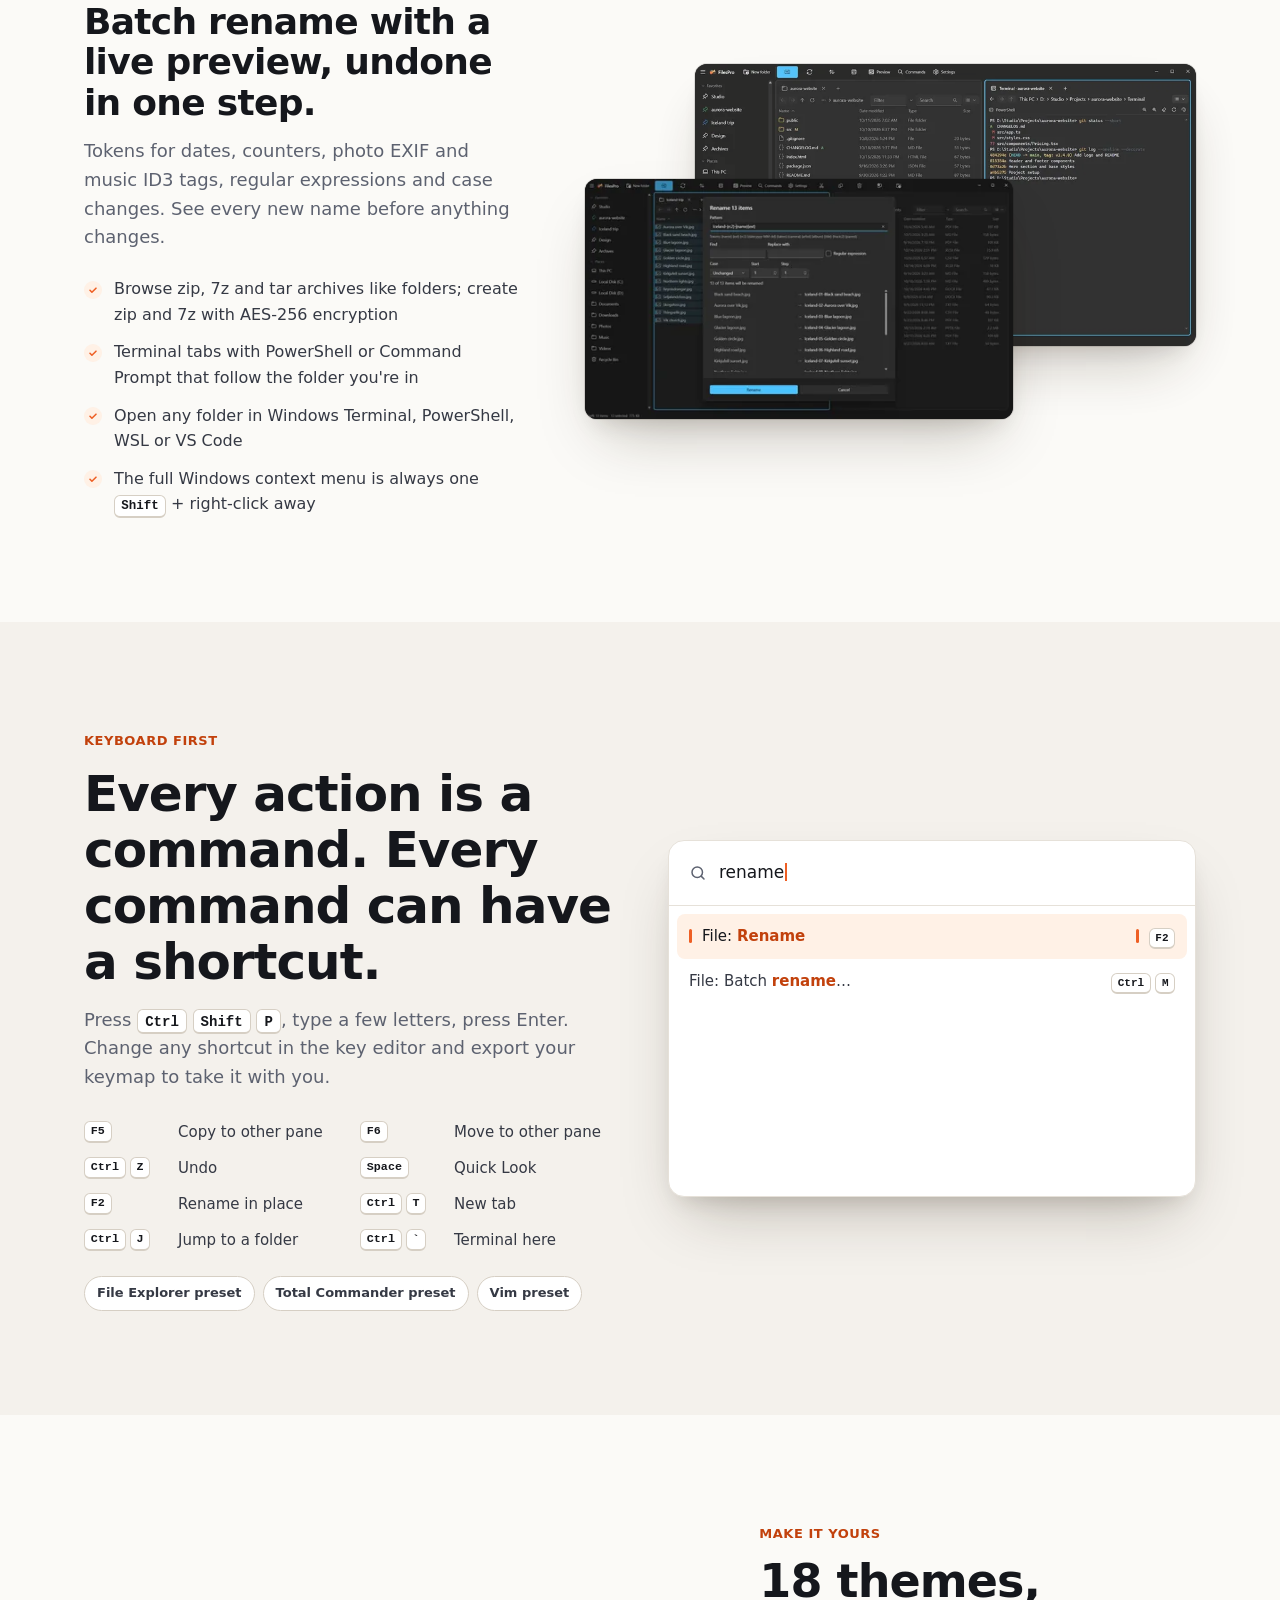
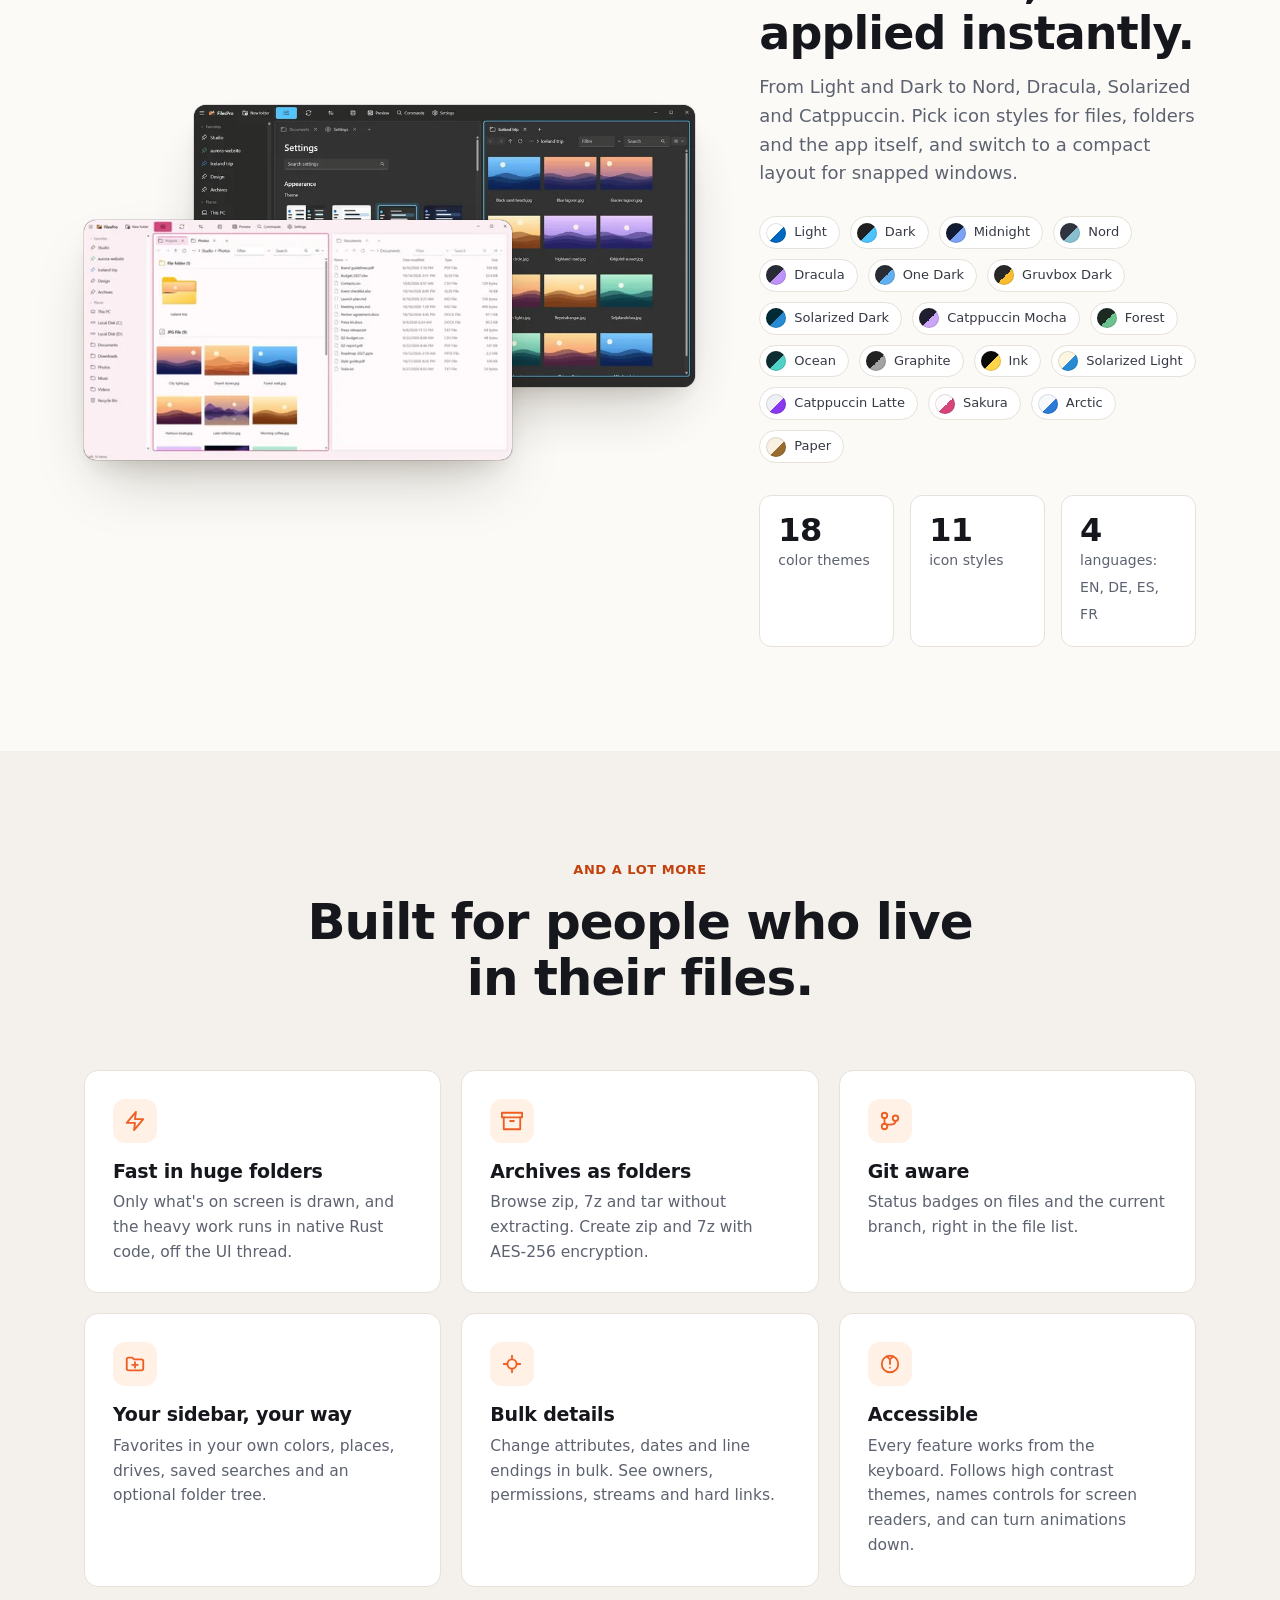
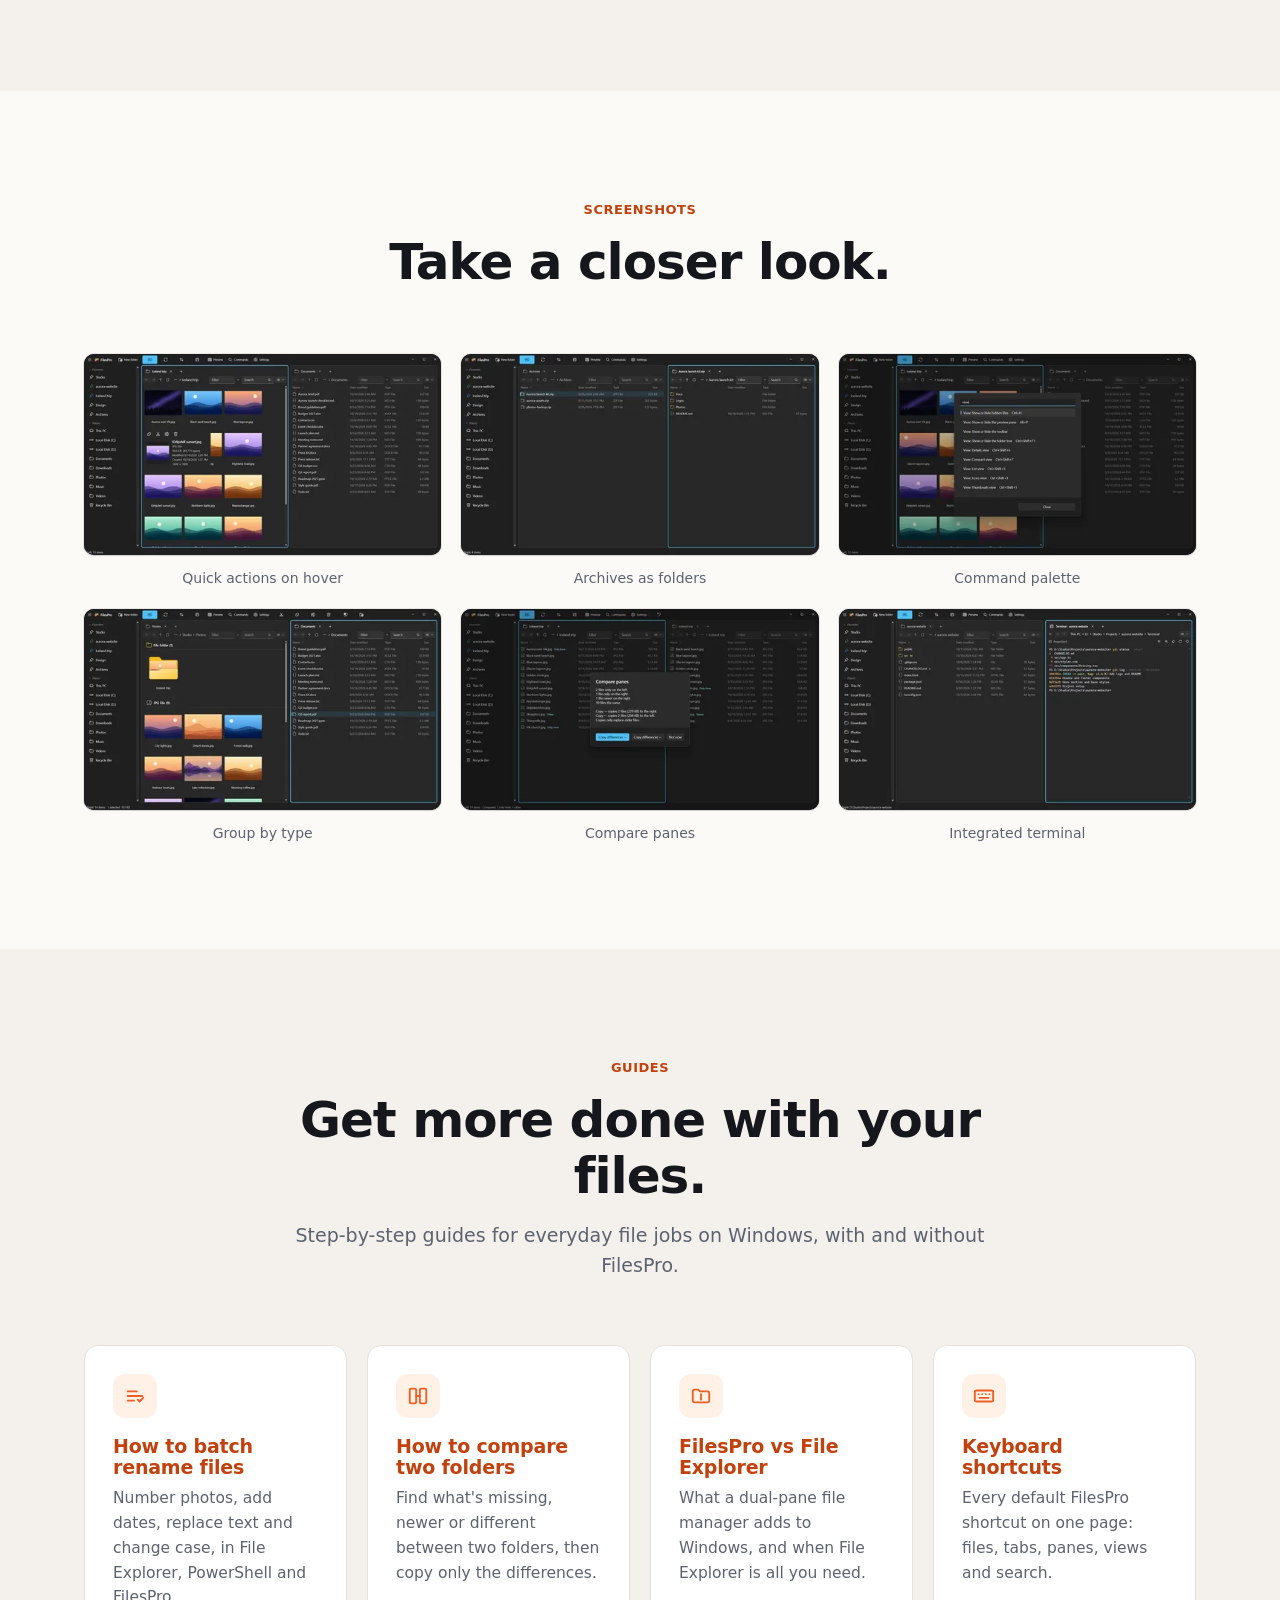
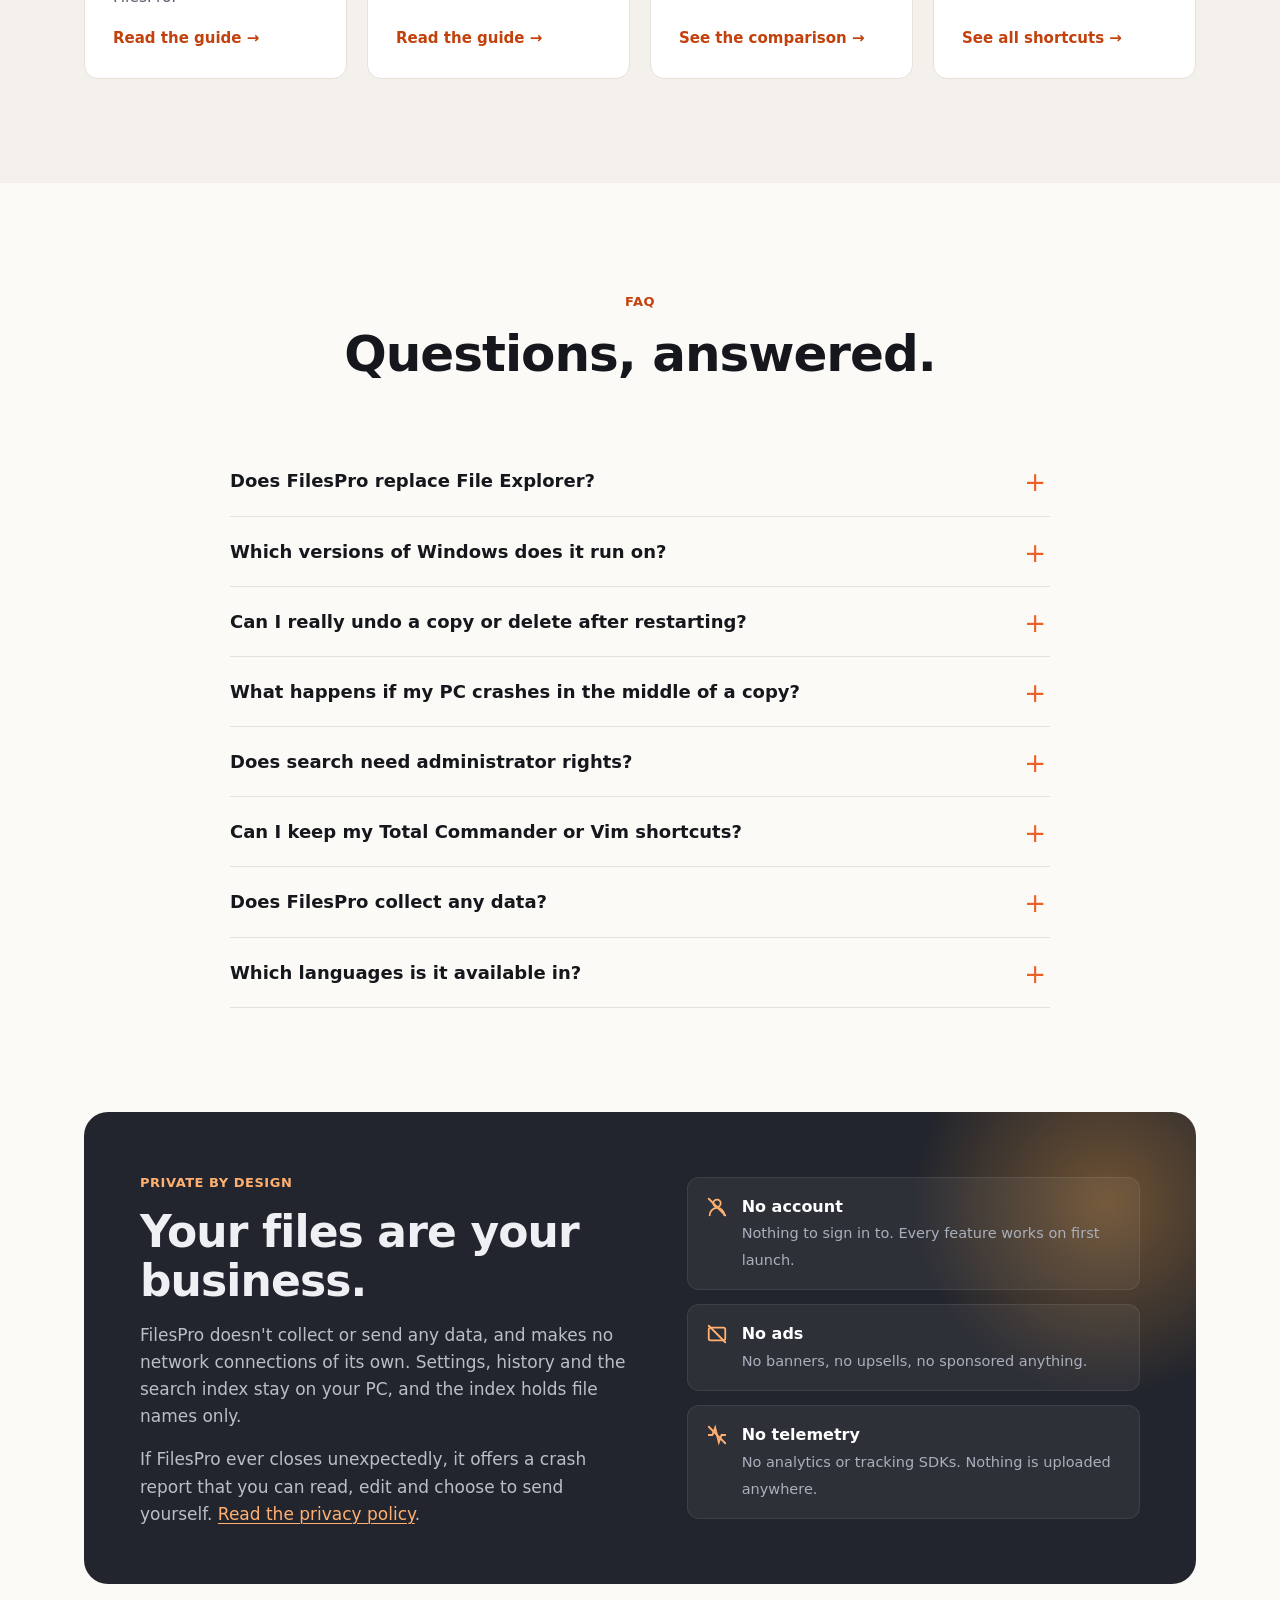
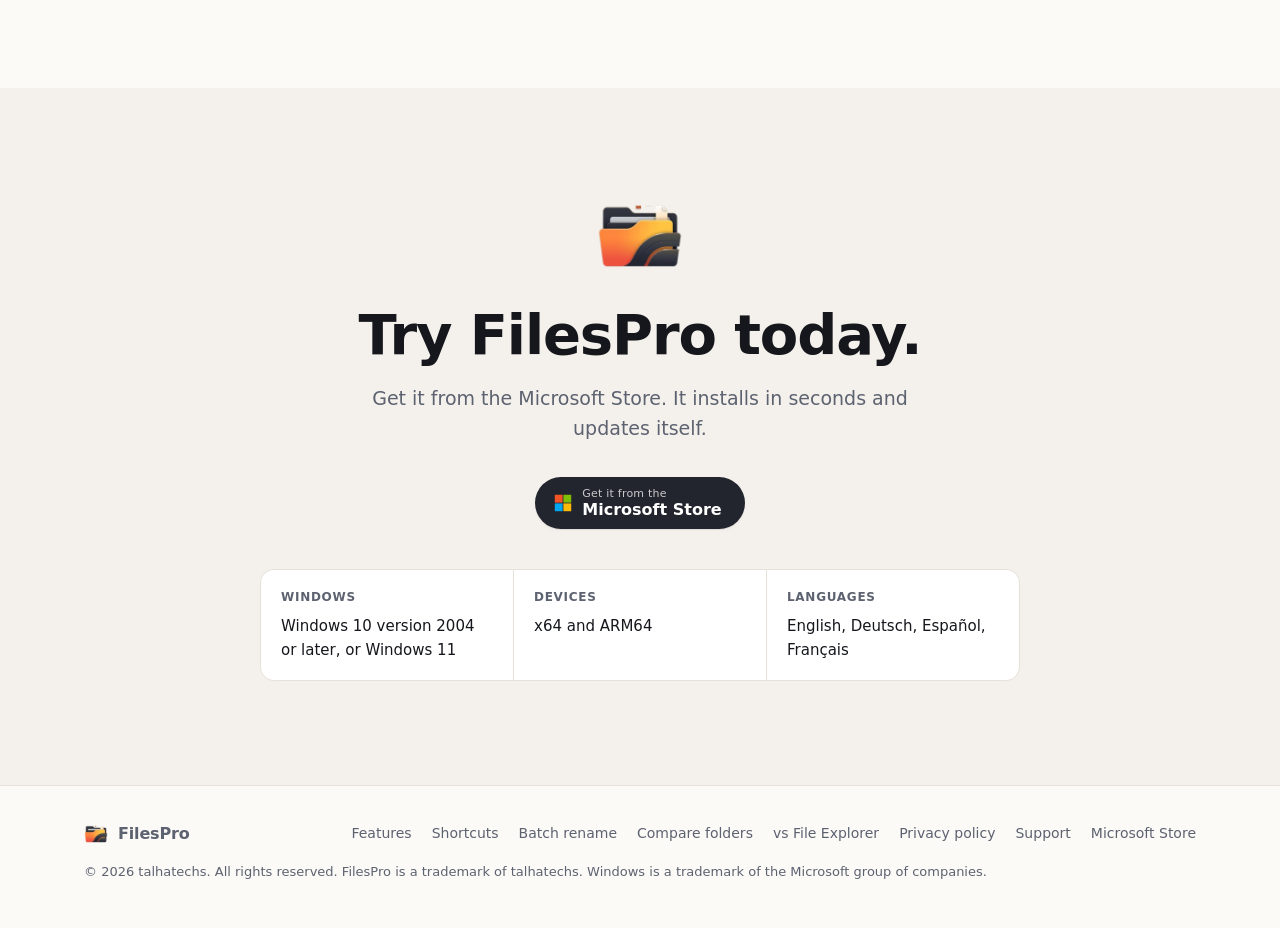
==== commit 9bd826a3: "Responsive screenshots (480/800/1200/1600 with srcset and sizes), WebP icons at 2x their displayed s" ====
--- a/index.html
+++ b/index.html
@@ -5,6 +5,7 @@
   <meta name="viewport" content="width=device-width, initial-scale=1">
   <title>FilesPro – Dual-Pane File Manager for Windows 10 &amp; 11</title>
   <meta name="description" content="FilesPro is a fast, keyboard-first file manager for Windows: two panes, tabs, instant search, batch rename, and copies you can pause, resume, verify and undo. No account, no ads, no telemetry.">
+  <meta name="google-site-verification" content="0eyW0zeu_gIlbdkaZUCSYkcfh9fMwwXT3r_XzbgK_aY">
   <meta name="theme-color" content="#fbfaf7">
   <link rel="icon" href="favicon.ico" sizes="any">
   <link rel="icon" type="image/png" href="assets/icon-64.png">
@@ -24,7 +25,7 @@
   <meta name="twitter:title" content="FilesPro – Dual-Pane File Manager for Windows">
   <meta name="twitter:description" content="Two panes, tabs, instant search and an operation queue you can pause, resume and undo.">
   <meta name="twitter:image" content="https://talhary.github.io/filespro/assets/social-card.jpg">
-  <link rel="preload" as="image" href="assets/shots/dual-pane.webp" type="image/webp">
+  <link rel="preload" as="image" type="image/webp" imagesrcset="assets/shots/dual-pane-480.webp 480w, assets/shots/dual-pane-800.webp 800w, assets/shots/dual-pane-1200.webp 1200w, assets/shots/dual-pane.webp 1600w" imagesizes="(max-width: 640px) calc(100vw - 32px), (max-width: 1128px) calc(100vw - 48px), 1080px">
   <script>
     try { if (localStorage.getItem("fp-theme") === "dark") document.documentElement.setAttribute("data-theme", "dark"); } catch (e) {}
   </script>
@@ -167,7 +168,7 @@
   <header class="site-header">
     <div class="wrap nav">
       <a class="brand" href="#top" aria-label="FilesPro home">
-        <img src="assets/icon-64.png" alt="" width="32" height="32">FilesPro
+        <img src="assets/icon-64.webp" alt="" width="32" height="32">FilesPro
       </a>
       <nav class="nav-links" aria-label="Sections">
         <a href="#features">Features</a>
@@ -191,7 +192,7 @@
     <!-- Hero -->
     <div class="hero" id="top">
       <div class="wrap">
-        <img class="hero-icon" src="assets/icon-256.png" alt="" width="96" height="96">
+        <img class="hero-icon" src="assets/icon-192.webp" alt="" width="96" height="96">
         <div class="eyebrow">New · FilesPro 1.0 for Windows</div>
         <h1>Move thousands of files. <span class="grad">Undo any of them.</span></h1>
         <p class="lede">FilesPro is a fast, keyboard-first file manager for Windows. Two panes, tabs, instant search and an operation queue you can pause, resume and undo, all on a native Rust core.</p>
@@ -206,7 +207,7 @@
 
         <div class="hero-shot">
           <button class="window" type="button" data-caption="Two panes with tabs: copy or move to the other side with one key">
-            <img src="assets/shots/dual-pane.webp" width="1600" height="900" alt="FilesPro with two panes side by side, each with its own tabs, and a sidebar of favorites and places" fetchpriority="high">
+            <img src="assets/shots/dual-pane.webp" srcset="assets/shots/dual-pane-480.webp 480w, assets/shots/dual-pane-800.webp 800w, assets/shots/dual-pane-1200.webp 1200w, assets/shots/dual-pane.webp 1600w" sizes="(max-width: 640px) calc(100vw - 32px), (max-width: 1128px) calc(100vw - 48px), 1080px" width="1600" height="900" alt="FilesPro with two panes side by side, each with its own tabs, and a sidebar of favorites and places" fetchpriority="high">
           </button>
         </div>
       </div>
@@ -244,10 +245,10 @@
           </div>
           <div class="stack">
             <button class="window back" type="button" data-caption="Compare two folders and copy only the differences">
-              <img src="assets/shots/compare.webp" width="1600" height="900" alt="Two panes compared, with new and changed files marked" loading="lazy">
+              <img src="assets/shots/compare.webp" srcset="assets/shots/compare-480.webp 480w, assets/shots/compare-800.webp 800w, assets/shots/compare-1200.webp 1200w, assets/shots/compare.webp 1600w" sizes="(max-width: 980px) 80vw, 510px" width="1600" height="900" alt="Two panes compared, with new and changed files marked" loading="lazy">
             </button>
             <button class="window front" type="button" data-caption="Thumbnails grouped by type, with headers you can collapse">
-              <img src="assets/shots/thumbnails.webp" width="1600" height="900" alt="Thumbnail view grouped by file type" loading="lazy">
+              <img src="assets/shots/thumbnails.webp" srcset="assets/shots/thumbnails-480.webp 480w, assets/shots/thumbnails-800.webp 800w, assets/shots/thumbnails-1200.webp 1200w, assets/shots/thumbnails.webp 1600w" sizes="(max-width: 980px) 68vw, 440px" width="1600" height="900" alt="Thumbnail view grouped by file type" loading="lazy">
             </button>
           </div>
         </article>
@@ -264,7 +265,7 @@
             </ul>
           </div>
           <button class="window" type="button" data-caption="Instant search as you type, in a folder or across whole drives">
-            <img src="assets/shots/search.webp" width="1600" height="900" alt="Search results for 'aurora' listed instantly in the left pane" loading="lazy">
+            <img src="assets/shots/search.webp" srcset="assets/shots/search-480.webp 480w, assets/shots/search-800.webp 800w, assets/shots/search-1200.webp 1200w, assets/shots/search.webp 1600w" sizes="(max-width: 640px) calc(100vw - 32px), (max-width: 980px) calc(100vw - 48px), 620px" width="1600" height="900" alt="Search results for 'aurora' listed instantly in the left pane" loading="lazy">
           </button>
         </article>
 
@@ -282,7 +283,7 @@
             <div class="undo-card"><kbd>Ctrl</kbd><kbd>Z</kbd><span>Made a mistake? Undo copies, moves, renames, deletes and batch renames, many steps deep, even after a restart.</span></div>
           </div>
           <button class="window" type="button" data-caption="The operation queue: pause, resume, or run several jobs at once">
-            <img src="assets/shots/queue.webp" width="1600" height="900" alt="A 4 GB copy running in the operation queue with pause and cancel buttons" loading="lazy">
+            <img src="assets/shots/queue.webp" srcset="assets/shots/queue-480.webp 480w, assets/shots/queue-800.webp 800w, assets/shots/queue-1200.webp 1200w, assets/shots/queue.webp 1600w" sizes="(max-width: 640px) calc(100vw - 32px), (max-width: 980px) calc(100vw - 48px), 620px" width="1600" height="900" alt="A 4 GB copy running in the operation queue with pause and cancel buttons" loading="lazy">
           </button>
         </article>
 
@@ -298,7 +299,7 @@
             </ul>
           </div>
           <button class="window" type="button" data-caption="Preview pane for pictures, PDFs and text, with file details">
-            <img src="assets/shots/preview.webp" width="1600" height="900" alt="The preview pane showing a photo with its type, size, dimensions and checksums" loading="lazy">
+            <img src="assets/shots/preview.webp" srcset="assets/shots/preview-480.webp 480w, assets/shots/preview-800.webp 800w, assets/shots/preview-1200.webp 1200w, assets/shots/preview.webp 1600w" sizes="(max-width: 640px) calc(100vw - 32px), (max-width: 980px) calc(100vw - 48px), 620px" width="1600" height="900" alt="The preview pane showing a photo with its type, size, dimensions and checksums" loading="lazy">
           </button>
         </article>
 
@@ -316,10 +317,10 @@
           </div>
           <div class="stack">
             <button class="window back" type="button" data-caption="A terminal tab right next to your files, with git status badges">
-              <img src="assets/shots/terminal.webp" width="1600" height="900" alt="An integrated PowerShell terminal tab beside a file pane" loading="lazy">
+              <img src="assets/shots/terminal.webp" srcset="assets/shots/terminal-480.webp 480w, assets/shots/terminal-800.webp 800w, assets/shots/terminal-1200.webp 1200w, assets/shots/terminal.webp 1600w" sizes="(max-width: 980px) 80vw, 510px" width="1600" height="900" alt="An integrated PowerShell terminal tab beside a file pane" loading="lazy">
             </button>
             <button class="window front" type="button" data-caption="Batch rename with tokens and a live preview">
-              <img src="assets/shots/rename.webp" width="1600" height="900" alt="The batch rename dialog previewing 13 new file names" loading="lazy">
+              <img src="assets/shots/rename.webp" srcset="assets/shots/rename-480.webp 480w, assets/shots/rename-800.webp 800w, assets/shots/rename-1200.webp 1200w, assets/shots/rename.webp 1600w" sizes="(max-width: 980px) 68vw, 440px" width="1600" height="900" alt="The batch rename dialog previewing 13 new file names" loading="lazy">
             </button>
           </div>
         </article>
@@ -392,10 +393,10 @@
         </div>
         <div class="stack reveal">
           <button class="window back" type="button" data-caption="18 color themes, applied instantly">
-            <img src="assets/shots/themes.webp" width="1600" height="900" alt="The theme picker in Settings showing 18 color themes" loading="lazy">
+            <img src="assets/shots/themes.webp" srcset="assets/shots/themes-480.webp 480w, assets/shots/themes-800.webp 800w, assets/shots/themes-1200.webp 1200w, assets/shots/themes.webp 1600w" sizes="(max-width: 980px) 80vw, 510px" width="1600" height="900" alt="The theme picker in Settings showing 18 color themes" loading="lazy">
           </button>
           <button class="window front" type="button" data-caption="The Sakura theme">
-            <img src="assets/shots/sakura.webp" width="1600" height="900" alt="FilesPro in the light pink Sakura theme" loading="lazy">
+            <img src="assets/shots/sakura.webp" srcset="assets/shots/sakura-480.webp 480w, assets/shots/sakura-800.webp 800w, assets/shots/sakura-1200.webp 1200w, assets/shots/sakura.webp 1600w" sizes="(max-width: 980px) 68vw, 440px" width="1600" height="900" alt="FilesPro in the light pink Sakura theme" loading="lazy">
           </button>
         </div>
       </div>
@@ -452,27 +453,27 @@
         </div>
         <div class="gallery">
           <figure class="reveal">
-            <button class="window" type="button" data-caption="Quick actions and details when you rest the pointer on a file"><img src="assets/shots/hover.webp" width="1600" height="900" alt="A hover card with quick actions and file details" loading="lazy"></button>
+            <button class="window" type="button" data-caption="Quick actions and details when you rest the pointer on a file"><img src="assets/shots/hover.webp" srcset="assets/shots/hover-480.webp 480w, assets/shots/hover-800.webp 800w, assets/shots/hover-1200.webp 1200w, assets/shots/hover.webp 1600w" sizes="(max-width: 640px) calc(100vw - 32px), (max-width: 980px) 46vw, 360px" width="1600" height="900" alt="A hover card with quick actions and file details" loading="lazy"></button>
             <figcaption>Quick actions on hover</figcaption>
           </figure>
           <figure class="reveal">
-            <button class="window" type="button" data-caption="Browse zip and 7z archives like folders"><img src="assets/shots/archive.webp" width="1600" height="900" alt="The contents of a zip archive listed like a folder" loading="lazy"></button>
+            <button class="window" type="button" data-caption="Browse zip and 7z archives like folders"><img src="assets/shots/archive.webp" srcset="assets/shots/archive-480.webp 480w, assets/shots/archive-800.webp 800w, assets/shots/archive-1200.webp 1200w, assets/shots/archive.webp 1600w" sizes="(max-width: 640px) calc(100vw - 32px), (max-width: 980px) 46vw, 360px" width="1600" height="900" alt="The contents of a zip archive listed like a folder" loading="lazy"></button>
             <figcaption>Archives as folders</figcaption>
           </figure>
           <figure class="reveal">
-            <button class="window" type="button" data-caption="The command palette: every action a keystroke away"><img src="assets/shots/palette.webp" width="1600" height="900" alt="The command palette filtered to View commands with their shortcuts" loading="lazy"></button>
+            <button class="window" type="button" data-caption="The command palette: every action a keystroke away"><img src="assets/shots/palette.webp" srcset="assets/shots/palette-480.webp 480w, assets/shots/palette-800.webp 800w, assets/shots/palette-1200.webp 1200w, assets/shots/palette.webp 1600w" sizes="(max-width: 640px) calc(100vw - 32px), (max-width: 980px) 46vw, 360px" width="1600" height="900" alt="The command palette filtered to View commands with their shortcuts" loading="lazy"></button>
             <figcaption>Command palette</figcaption>
           </figure>
           <figure class="reveal">
-            <button class="window" type="button" data-caption="Group by type, with headers you can collapse"><img src="assets/shots/grouped.webp" width="1600" height="900" alt="A photos folder grouped into file folders and JPG files, beside a details pane" loading="lazy"></button>
+            <button class="window" type="button" data-caption="Group by type, with headers you can collapse"><img src="assets/shots/grouped.webp" srcset="assets/shots/grouped-480.webp 480w, assets/shots/grouped-800.webp 800w, assets/shots/grouped-1200.webp 1200w, assets/shots/grouped.webp 1600w" sizes="(max-width: 640px) calc(100vw - 32px), (max-width: 980px) 46vw, 360px" width="1600" height="900" alt="A photos folder grouped into file folders and JPG files, beside a details pane" loading="lazy"></button>
             <figcaption>Group by type</figcaption>
           </figure>
           <figure class="reveal">
-            <button class="window" type="button" data-caption="Compare two folders and copy only the differences"><img src="assets/shots/compare.webp" width="1600" height="900" alt="Two panes compared with differences marked" loading="lazy"></button>
+            <button class="window" type="button" data-caption="Compare two folders and copy only the differences"><img src="assets/shots/compare.webp" srcset="assets/shots/compare-480.webp 480w, assets/shots/compare-800.webp 800w, assets/shots/compare-1200.webp 1200w, assets/shots/compare.webp 1600w" sizes="(max-width: 640px) calc(100vw - 32px), (max-width: 980px) 46vw, 360px" width="1600" height="900" alt="Two panes compared with differences marked" loading="lazy"></button>
             <figcaption>Compare panes</figcaption>
           </figure>
           <figure class="reveal">
-            <button class="window" type="button" data-caption="A terminal tab right next to your files, with git status badges"><img src="assets/shots/terminal.webp" width="1600" height="900" alt="An integrated terminal tab" loading="lazy"></button>
+            <button class="window" type="button" data-caption="A terminal tab right next to your files, with git status badges"><img src="assets/shots/terminal.webp" srcset="assets/shots/terminal-480.webp 480w, assets/shots/terminal-800.webp 800w, assets/shots/terminal-1200.webp 1200w, assets/shots/terminal.webp 1600w" sizes="(max-width: 640px) calc(100vw - 32px), (max-width: 980px) 46vw, 360px" width="1600" height="900" alt="An integrated terminal tab" loading="lazy"></button>
             <figcaption>Integrated terminal</figcaption>
           </figure>
         </div>
@@ -582,7 +583,7 @@
     <!-- Final CTA -->
     <section class="final alt">
       <div class="wrap reveal">
-        <img src="assets/icon-256.png" alt="" width="88" height="88">
+        <img src="assets/icon-192.webp" alt="" width="88" height="88">
         <h2>Try FilesPro today.</h2>
         <p>Get it from the Microsoft Store. It installs in seconds and updates itself.</p>
         <div class="cta-row">
@@ -602,7 +603,7 @@
 
   <footer class="site-footer">
     <div class="wrap">
-      <a class="brand" href="#top"><img src="assets/icon-64.png" alt="" width="24" height="24">FilesPro</a>
+      <a class="brand" href="#top"><img src="assets/icon-64.webp" alt="" width="24" height="24">FilesPro</a>
       <nav aria-label="Footer">
         <a href="#features">Features</a>
         <a href="shortcuts.html">Shortcuts</a>
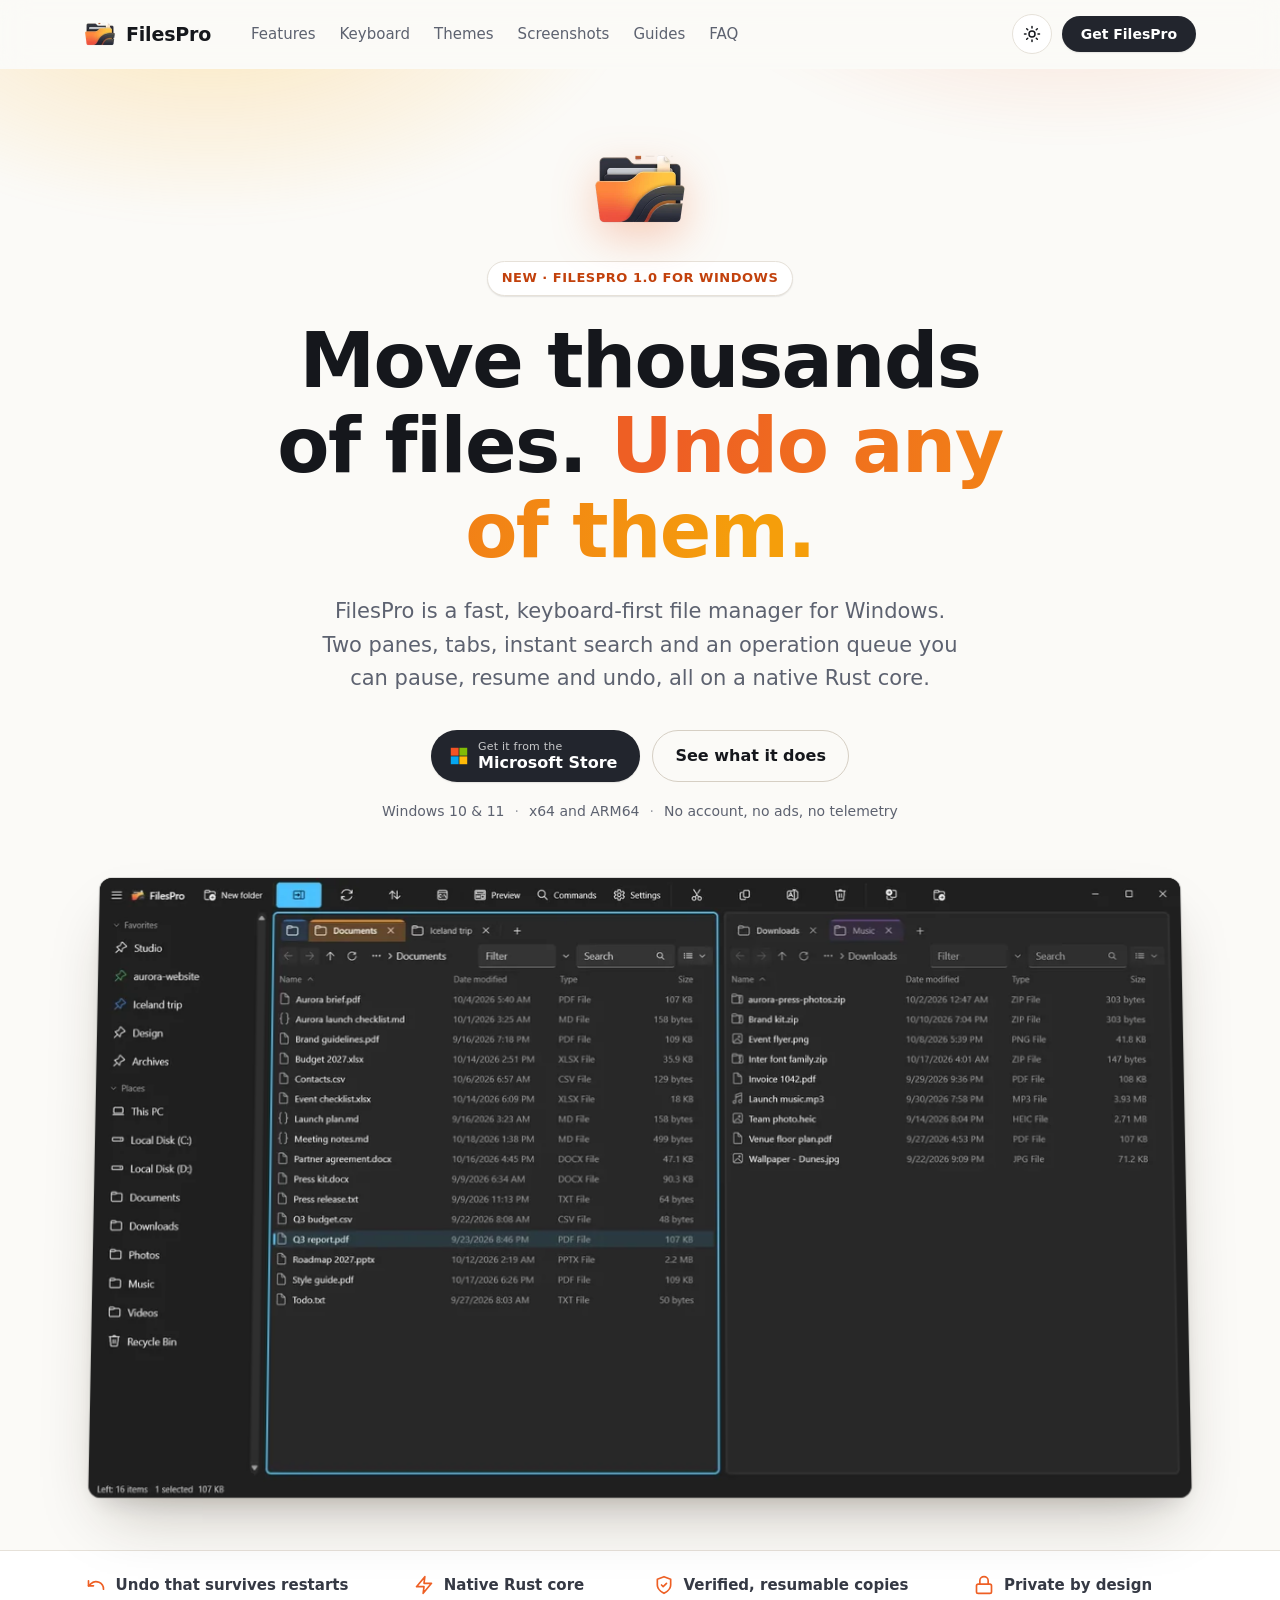
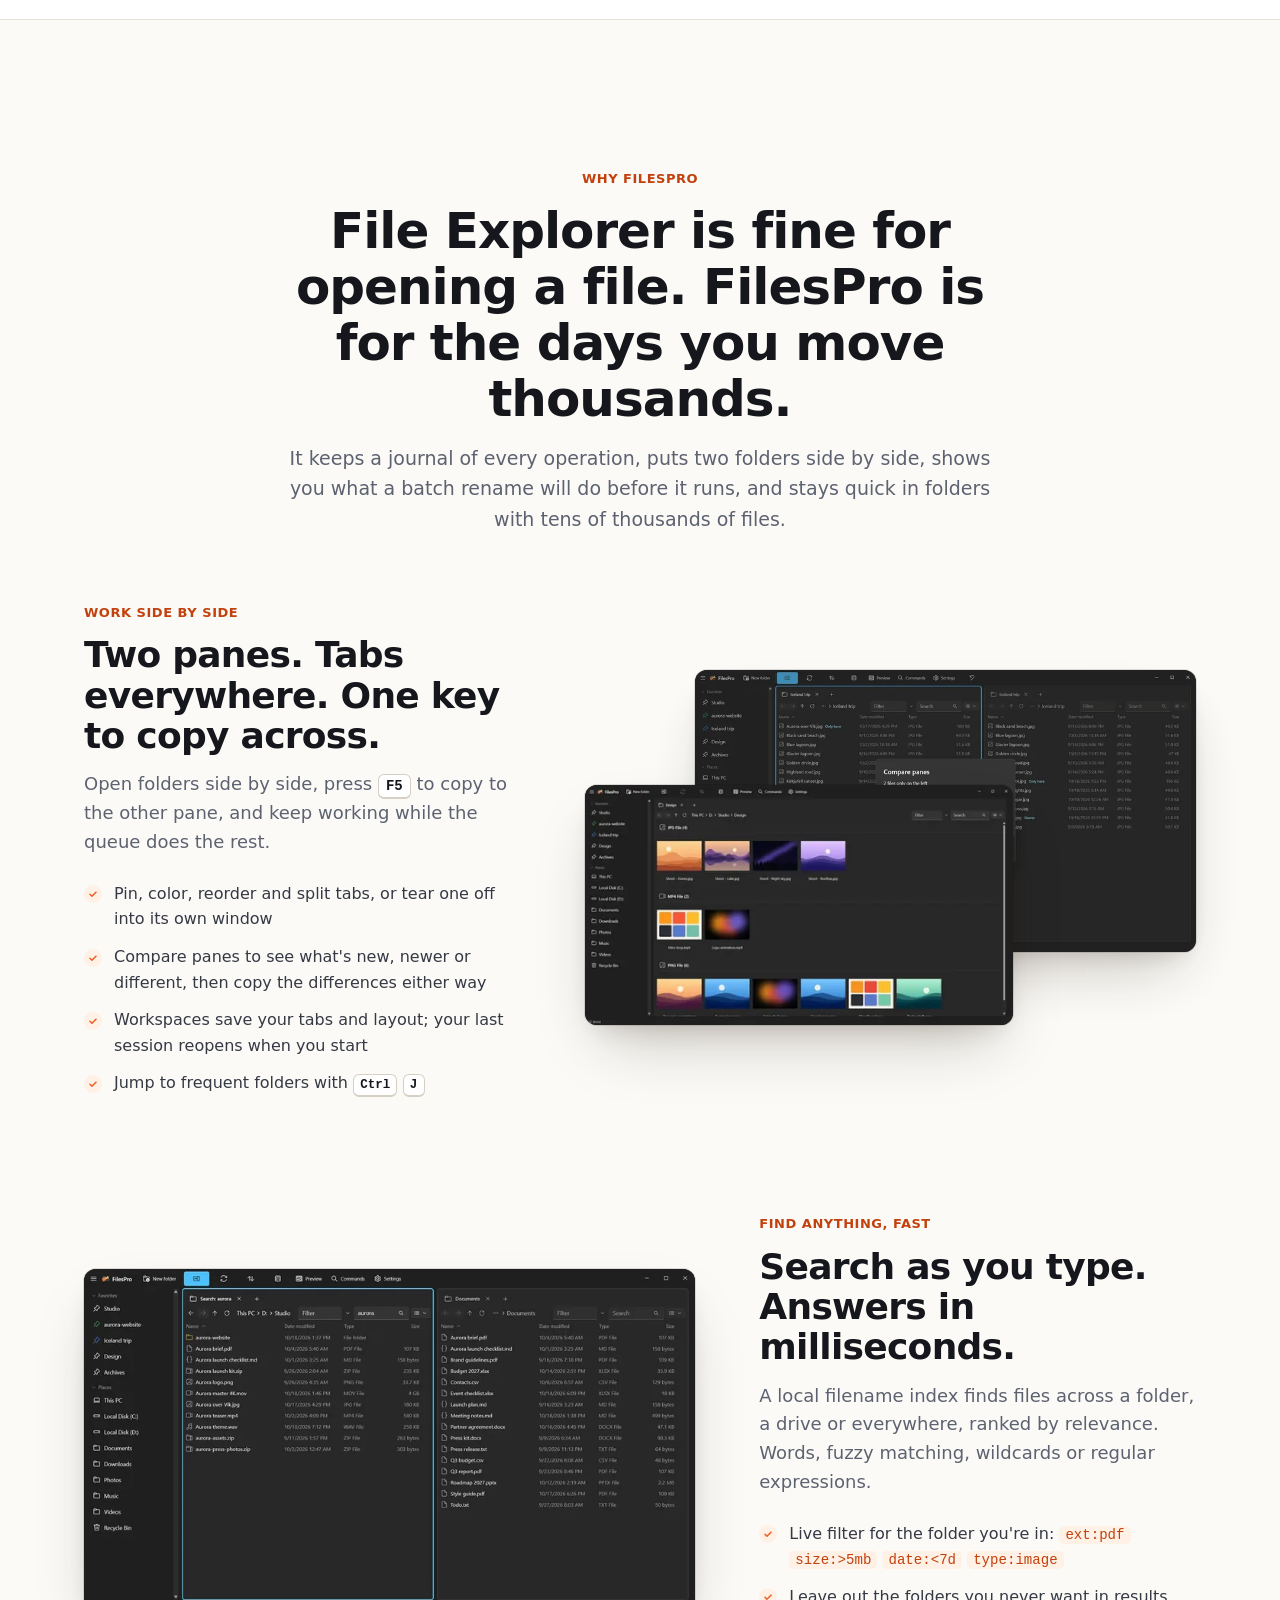
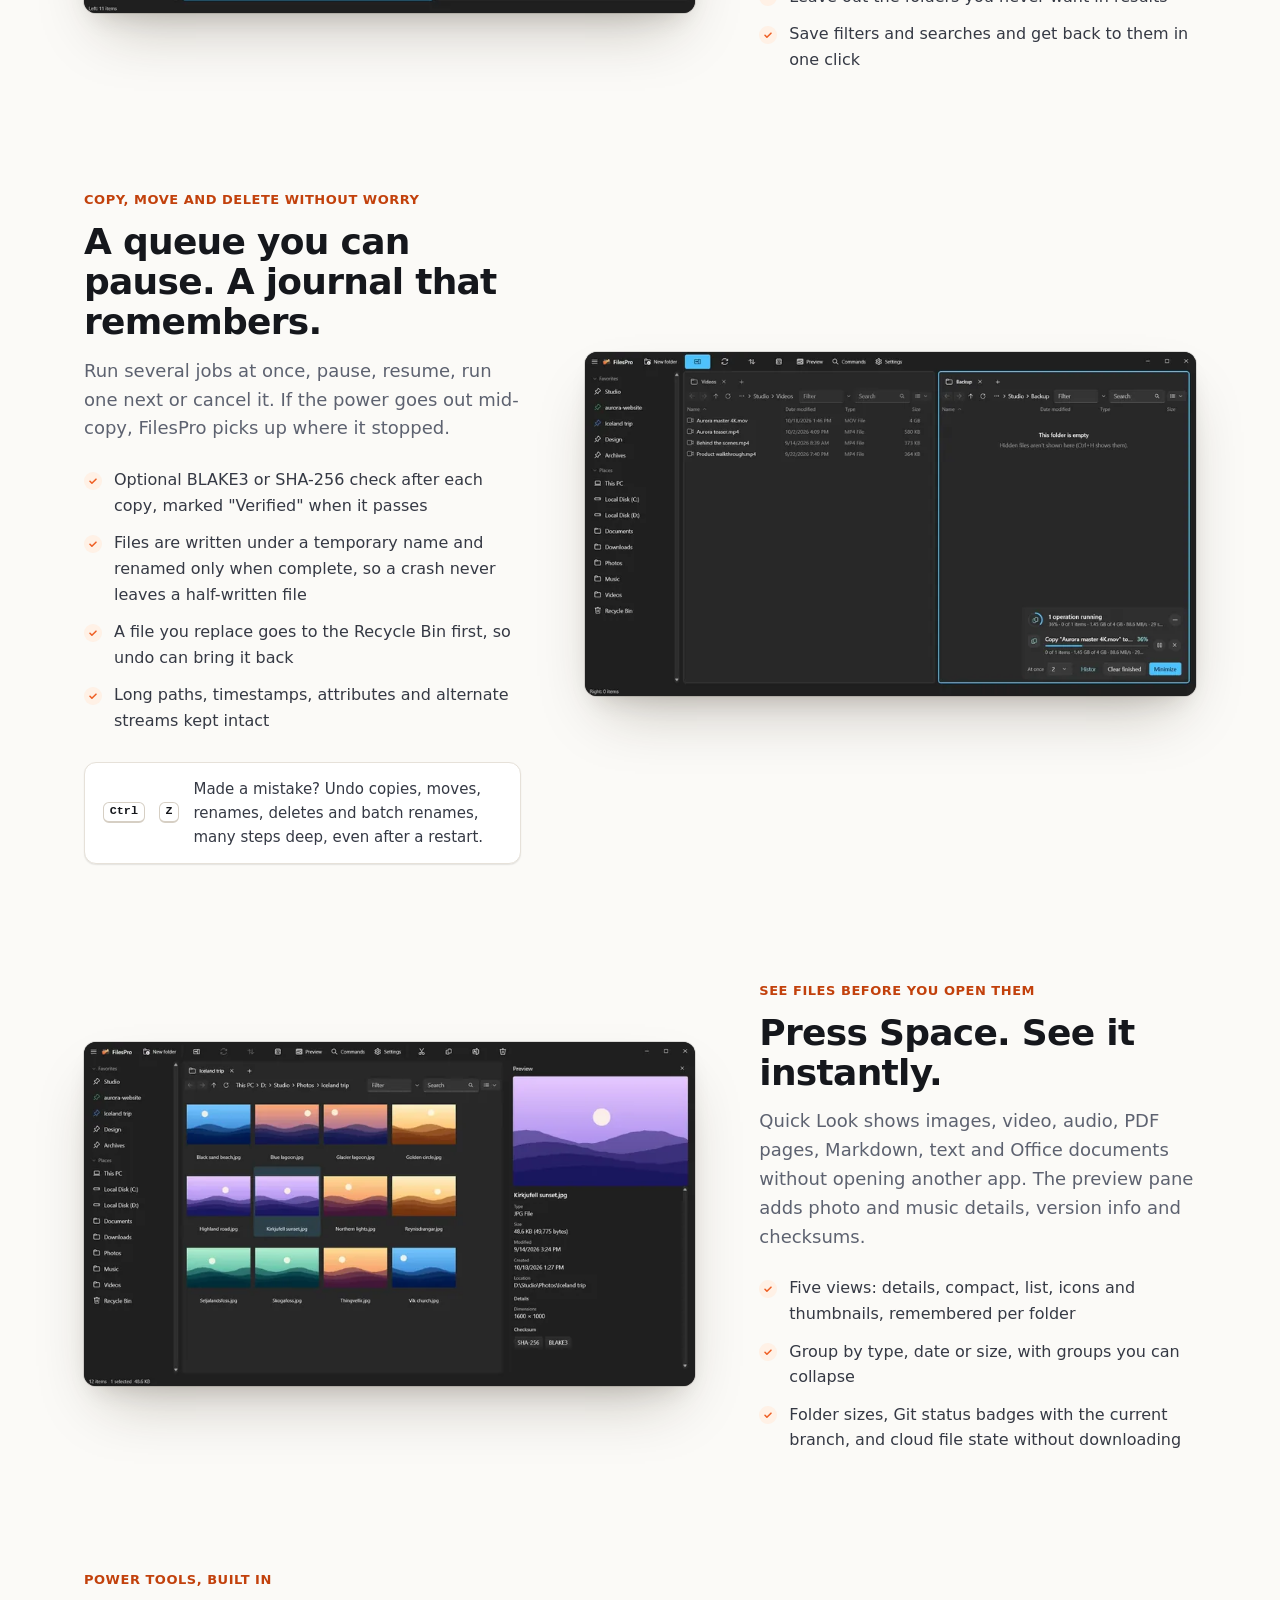
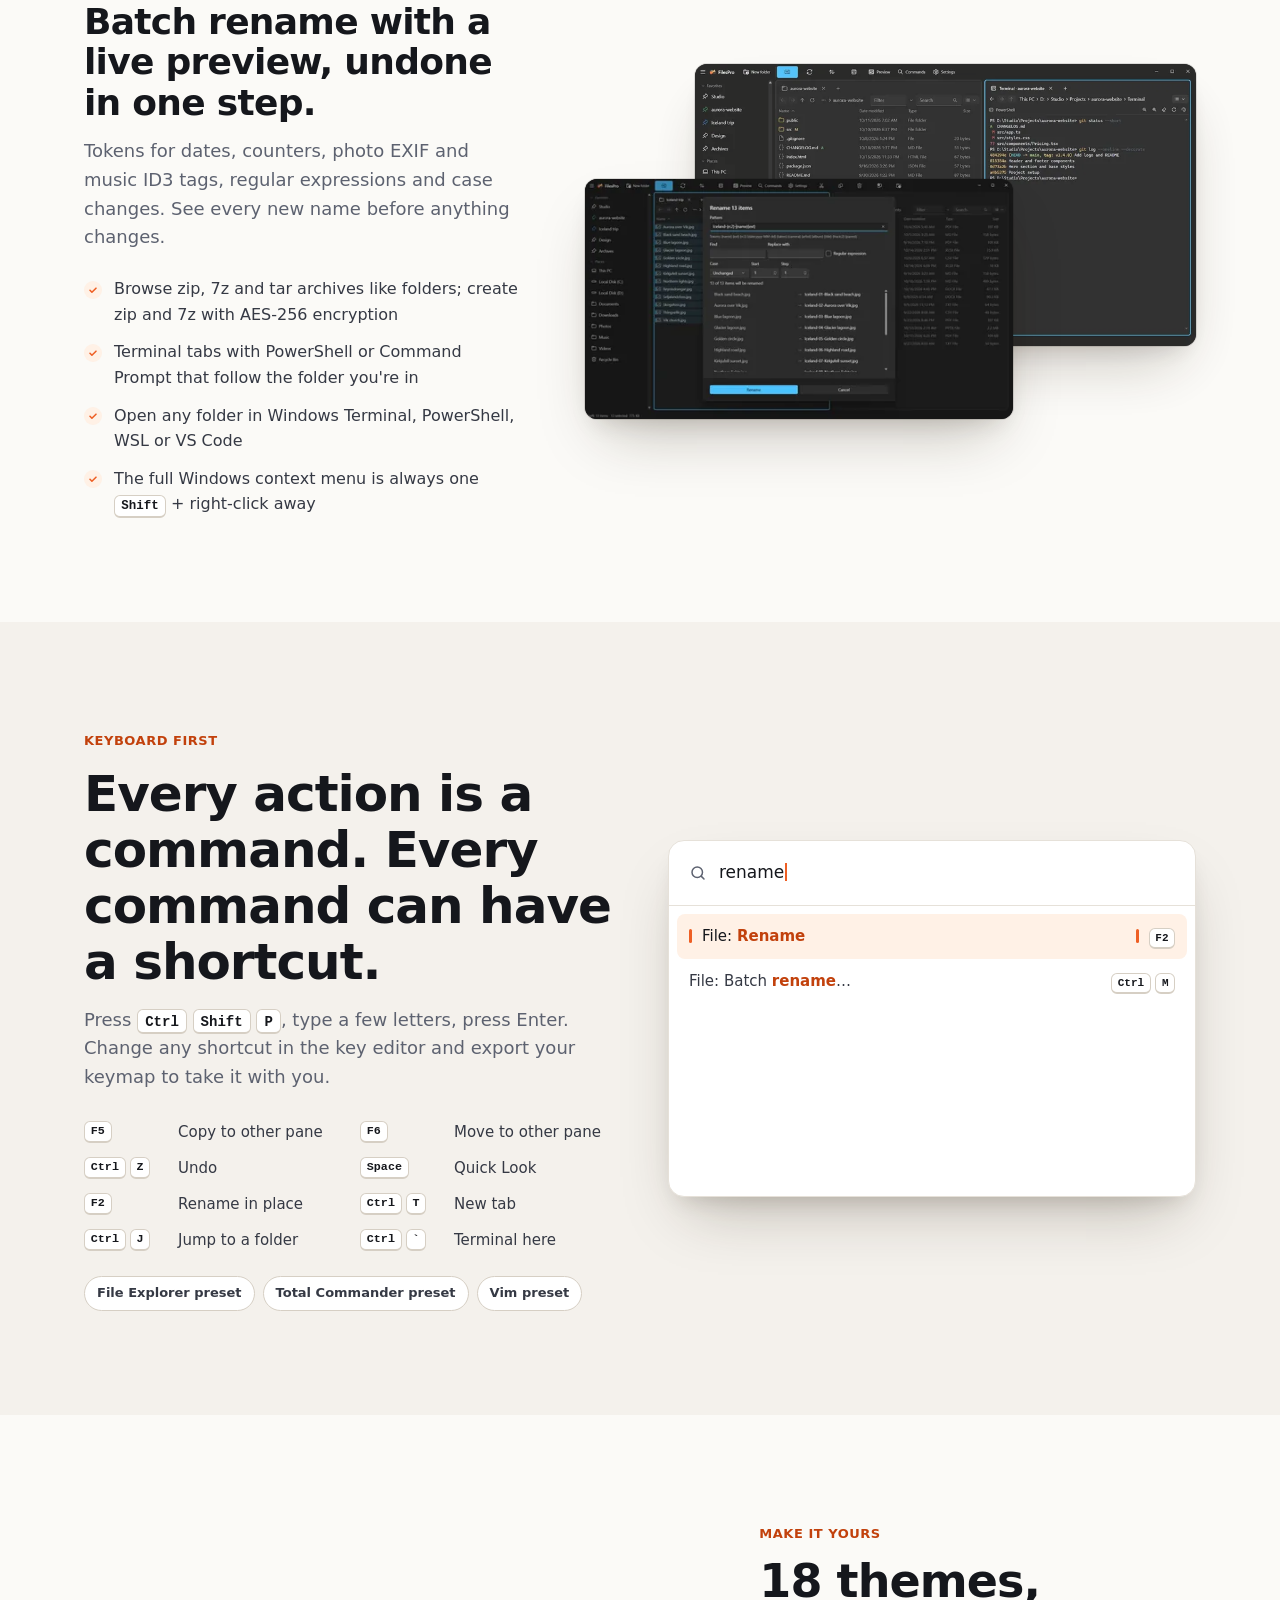
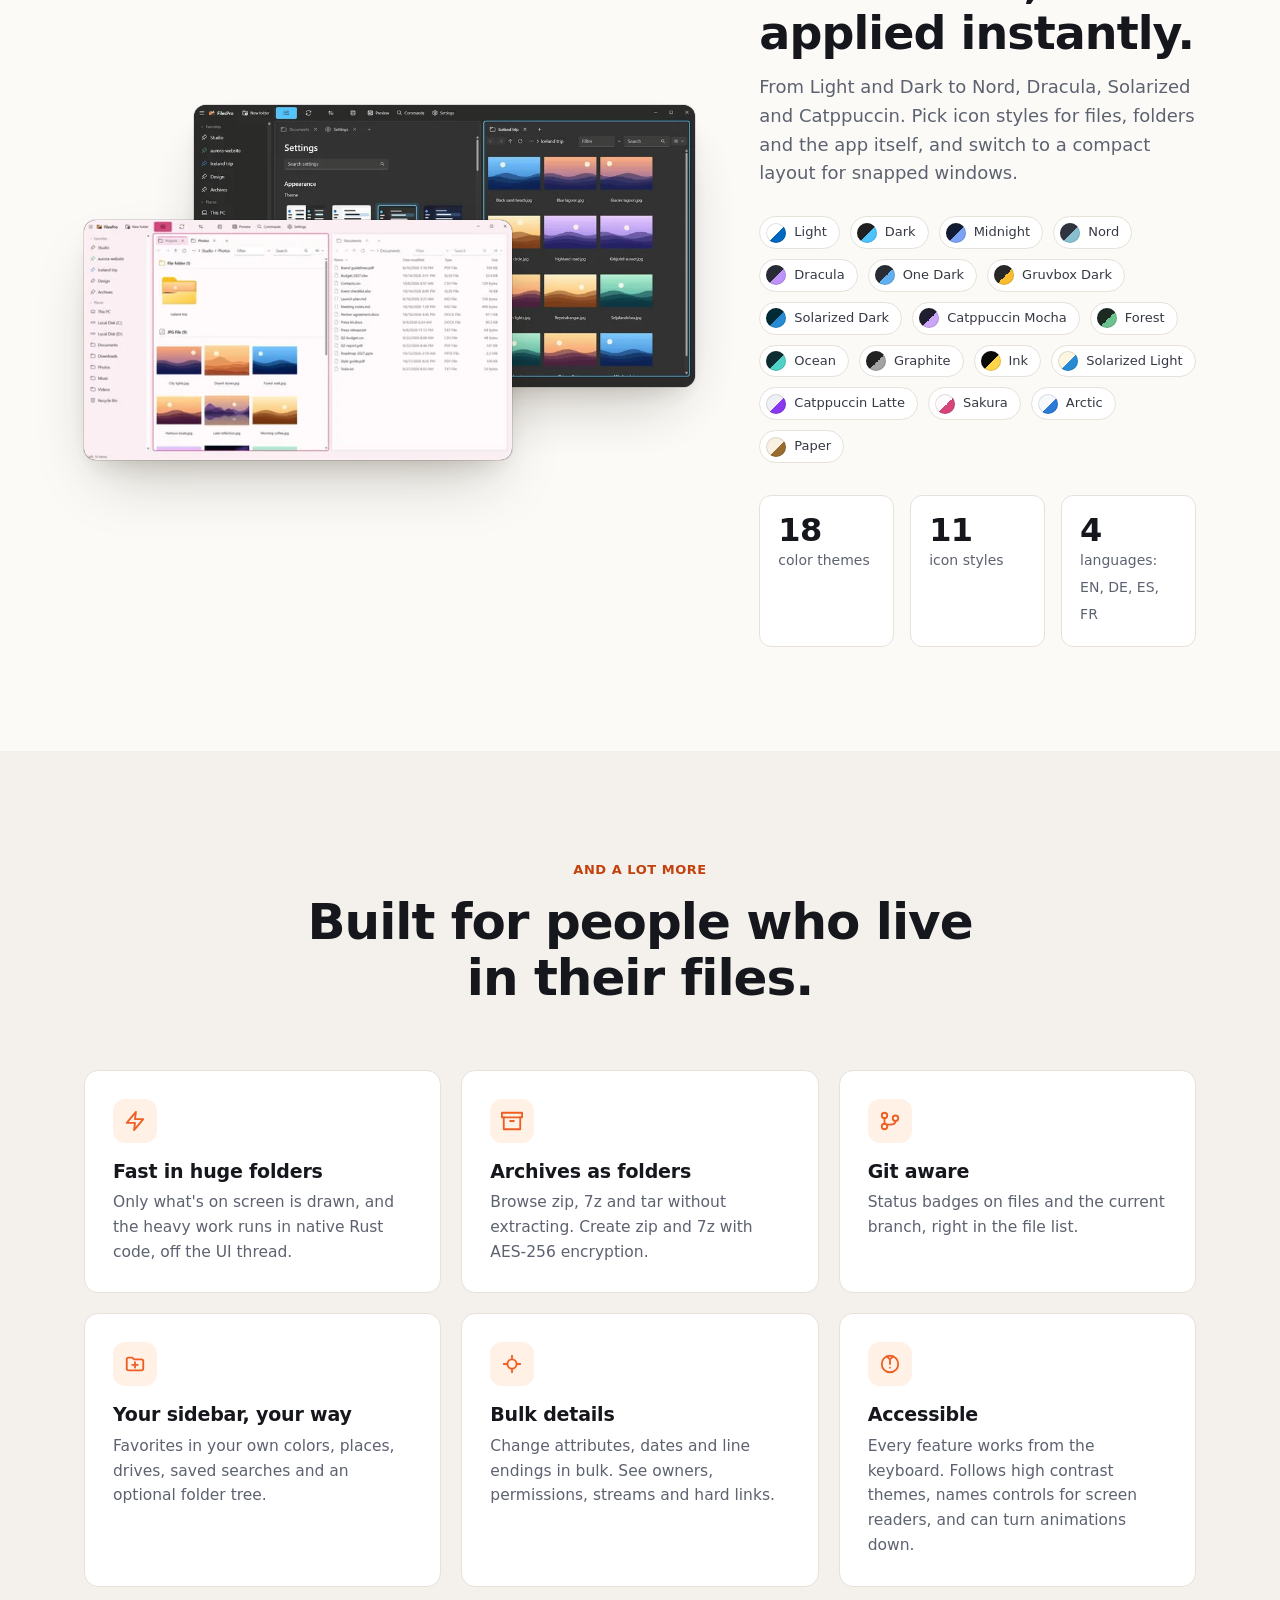
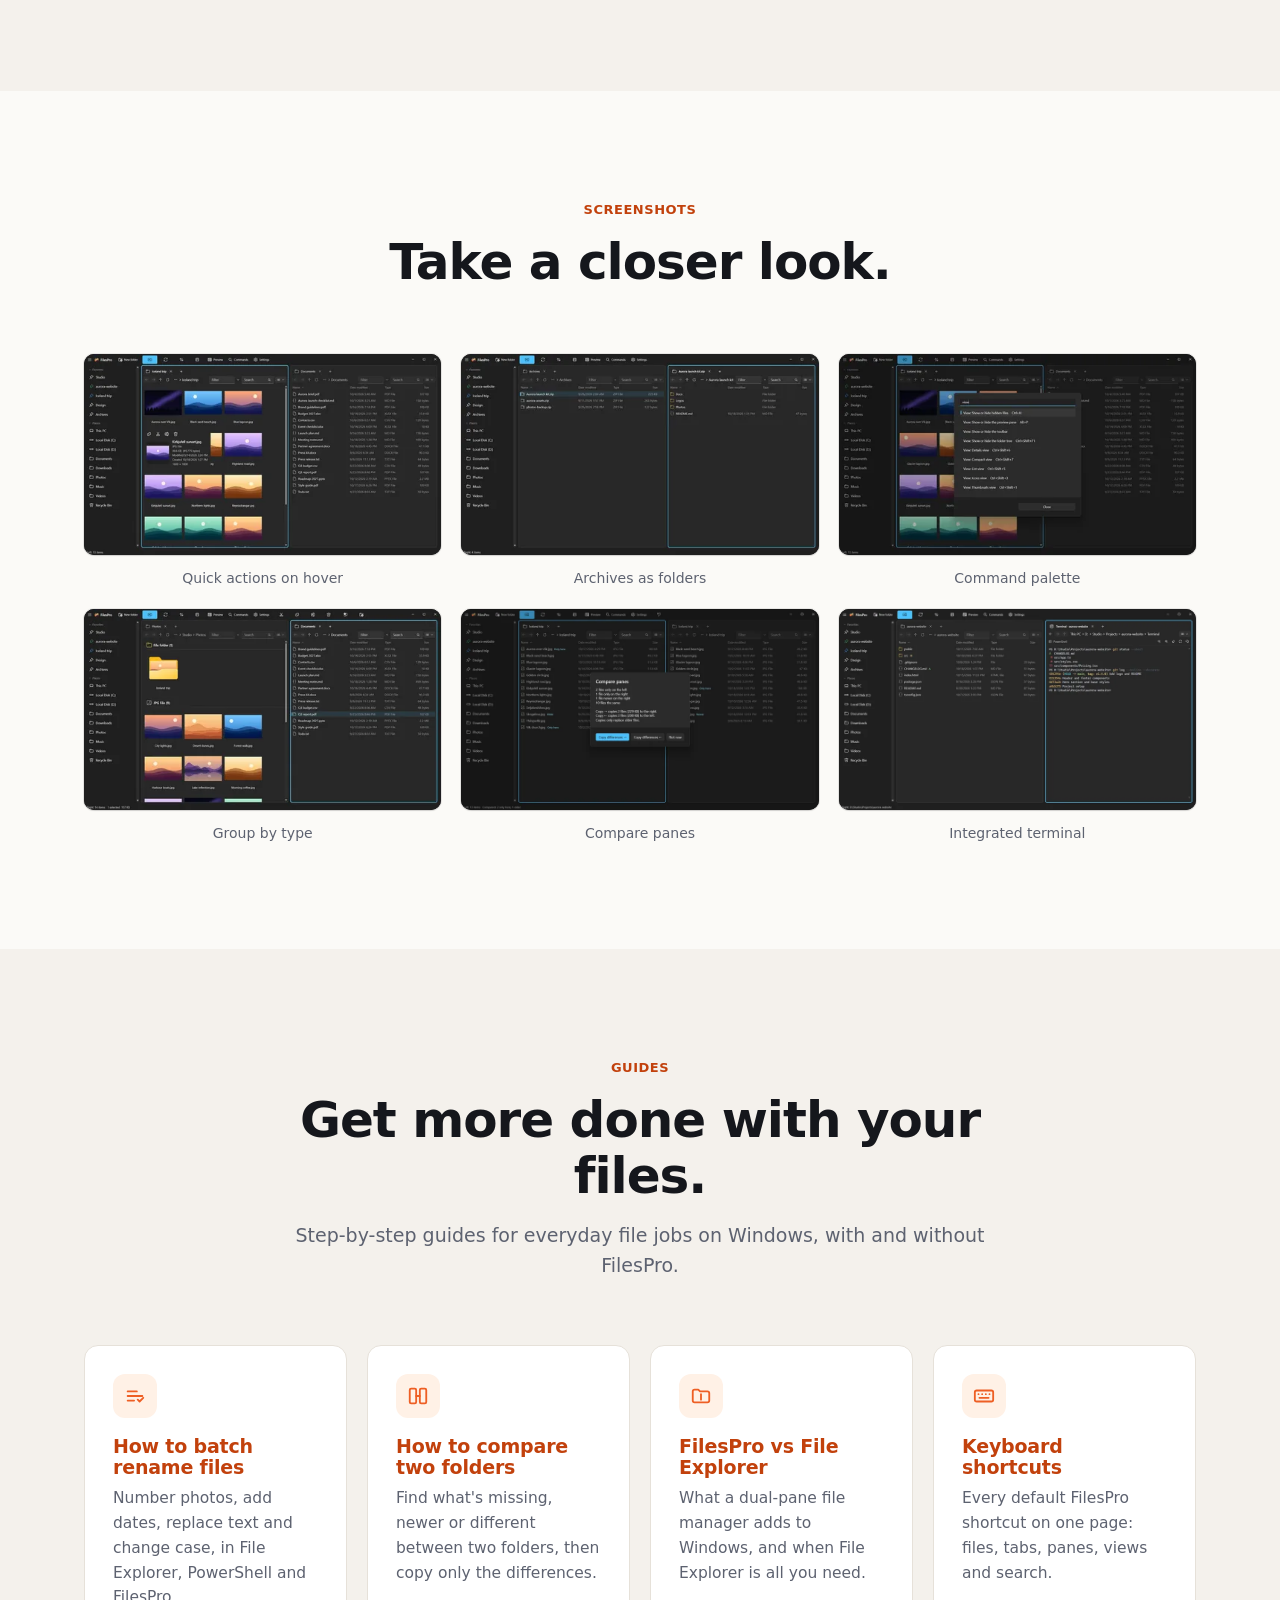
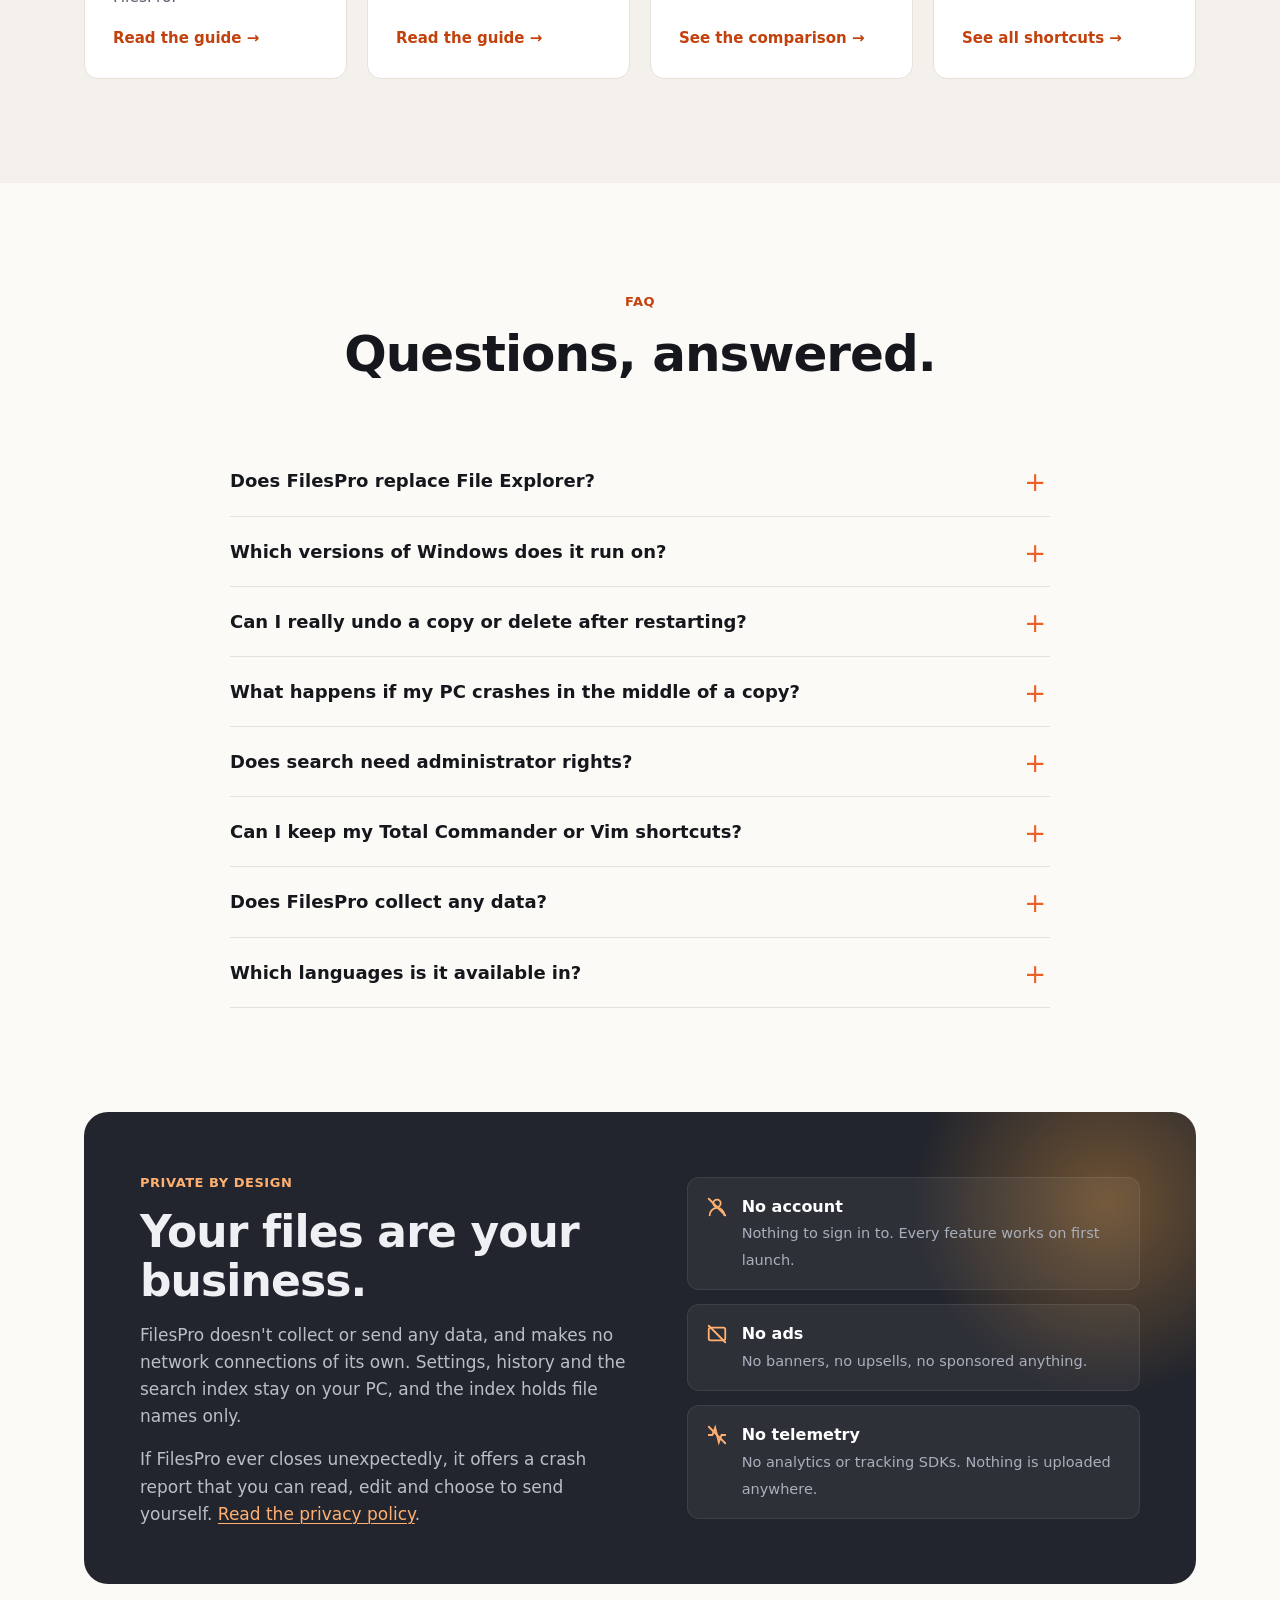
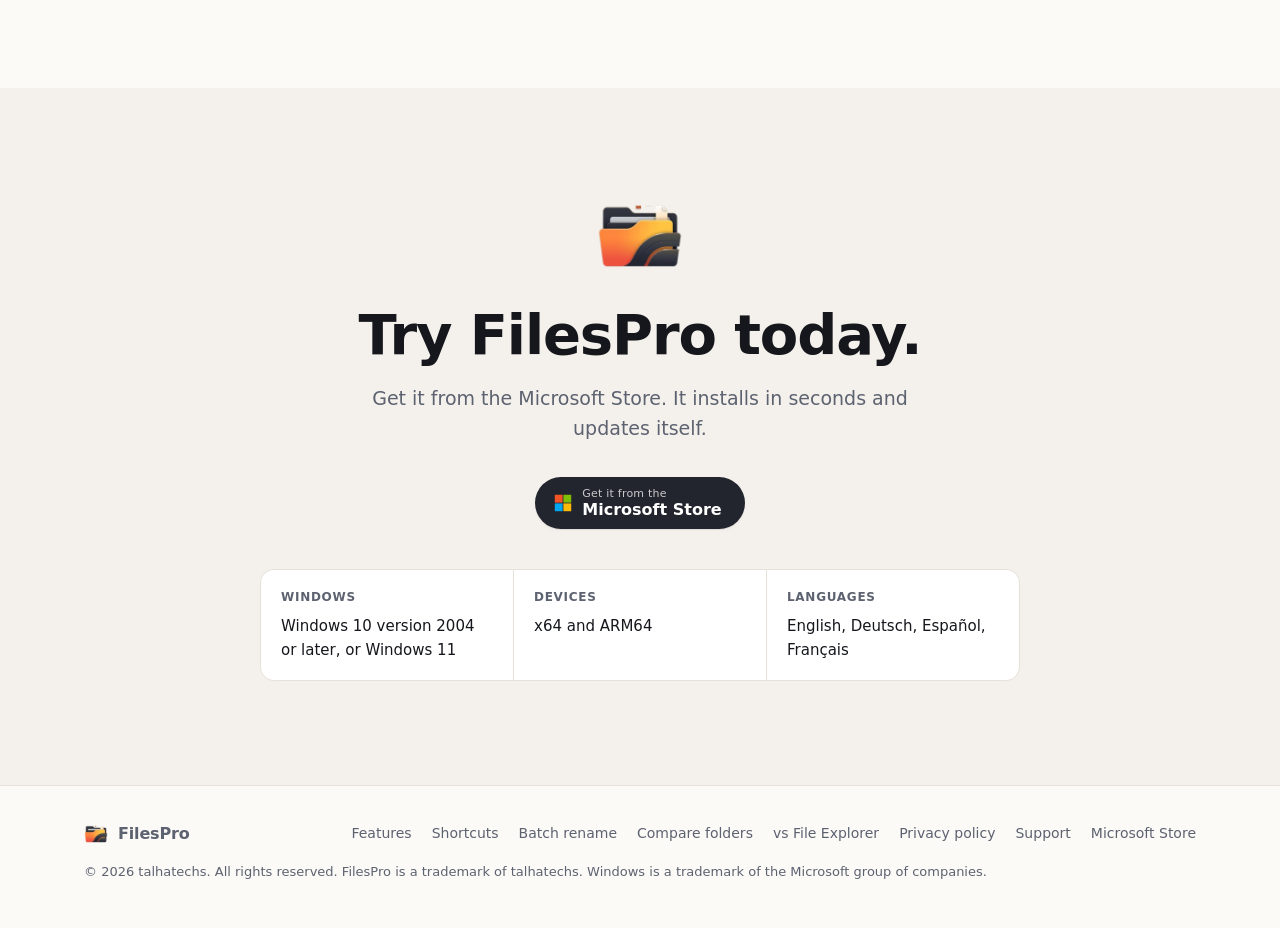
==== commit 59fe29fe: "Point the Store buttons at the FilesPro listing (9NTKTTNK7JXX) Co-Authored-By: Claude Opus 5.5 <nore" ====
--- a/index.html
+++ b/index.html
@@ -183,7 +183,7 @@
           <svg class="sun" viewBox="0 0 24 24" fill="none" stroke="currentColor" stroke-width="2" stroke-linecap="round"><circle cx="12" cy="12" r="4"/><path d="M12 2v2M12 20v2M4.9 4.9l1.4 1.4M17.7 17.7l1.4 1.4M2 12h2M20 12h2M4.9 19.1l1.4-1.4M17.7 6.3l1.4-1.4"/></svg>
           <svg class="moon" viewBox="0 0 24 24" fill="none" stroke="currentColor" stroke-width="2" stroke-linecap="round" stroke-linejoin="round"><path d="M21 12.8A9 9 0 1 1 11.2 3a7 7 0 0 0 9.8 9.8z"/></svg>
         </button>
-        <a class="btn btn-primary" href="https://apps.microsoft.com/search?query=FilesPro+Manager" data-store>Get FilesPro</a>
+        <a class="btn btn-primary" href="https://apps.microsoft.com/detail/9NTKTTNK7JXX?hl=en-us&amp;gl=US&amp;ocid=pdpshare" data-store>Get FilesPro</a>
       </div>
     </div>
   </header>
@@ -197,7 +197,7 @@
         <h1>Move thousands of files. <span class="grad">Undo any of them.</span></h1>
         <p class="lede">FilesPro is a fast, keyboard-first file manager for Windows. Two panes, tabs, instant search and an operation queue you can pause, resume and undo, all on a native Rust core.</p>
         <div class="cta-row">
-          <a class="btn btn-primary btn-store" href="https://apps.microsoft.com/search?query=FilesPro+Manager" data-store>
+          <a class="btn btn-primary btn-store" href="https://apps.microsoft.com/detail/9NTKTTNK7JXX?hl=en-us&amp;gl=US&amp;ocid=pdpshare" data-store>
             <svg class="ms-logo" viewBox="0 0 23 23" aria-hidden="true"><path fill="#f35325" d="M1 1h10v10H1z"/><path fill="#81bc06" d="M12 1h10v10H12z"/><path fill="#05a6f0" d="M1 12h10v10H1z"/><path fill="#ffba08" d="M12 12h10v10H12z"/></svg>
             <span><small>Get it from the</small>Microsoft Store</span>
           </a>
@@ -587,7 +587,7 @@
         <h2>Try FilesPro today.</h2>
         <p>Get it from the Microsoft Store. It installs in seconds and updates itself.</p>
         <div class="cta-row">
-          <a class="btn btn-primary btn-store" href="https://apps.microsoft.com/search?query=FilesPro+Manager" data-store>
+          <a class="btn btn-primary btn-store" href="https://apps.microsoft.com/detail/9NTKTTNK7JXX?hl=en-us&amp;gl=US&amp;ocid=pdpshare" data-store>
             <svg class="ms-logo" viewBox="0 0 23 23" aria-hidden="true"><path fill="#f35325" d="M1 1h10v10H1z"/><path fill="#81bc06" d="M12 1h10v10H12z"/><path fill="#05a6f0" d="M1 12h10v10H1z"/><path fill="#ffba08" d="M12 12h10v10H12z"/></svg>
             <span><small>Get it from the</small>Microsoft Store</span>
           </a>
@@ -612,7 +612,7 @@
         <a href="file-explorer-alternative.html">vs File Explorer</a>
         <a href="privacy.html">Privacy policy</a>
         <a href="mailto:talhariaz5425869@gmail.com?subject=FilesPro">Support</a>
-        <a href="https://apps.microsoft.com/search?query=FilesPro+Manager" data-store>Microsoft Store</a>
+        <a href="https://apps.microsoft.com/detail/9NTKTTNK7JXX?hl=en-us&amp;gl=US&amp;ocid=pdpshare" data-store>Microsoft Store</a>
       </nav>
       <p class="fine">© <span id="year">2026</span> talhatechs. All rights reserved. FilesPro is a trademark of talhatechs. Windows is a trademark of the Microsoft group of companies.</p>
     </div>
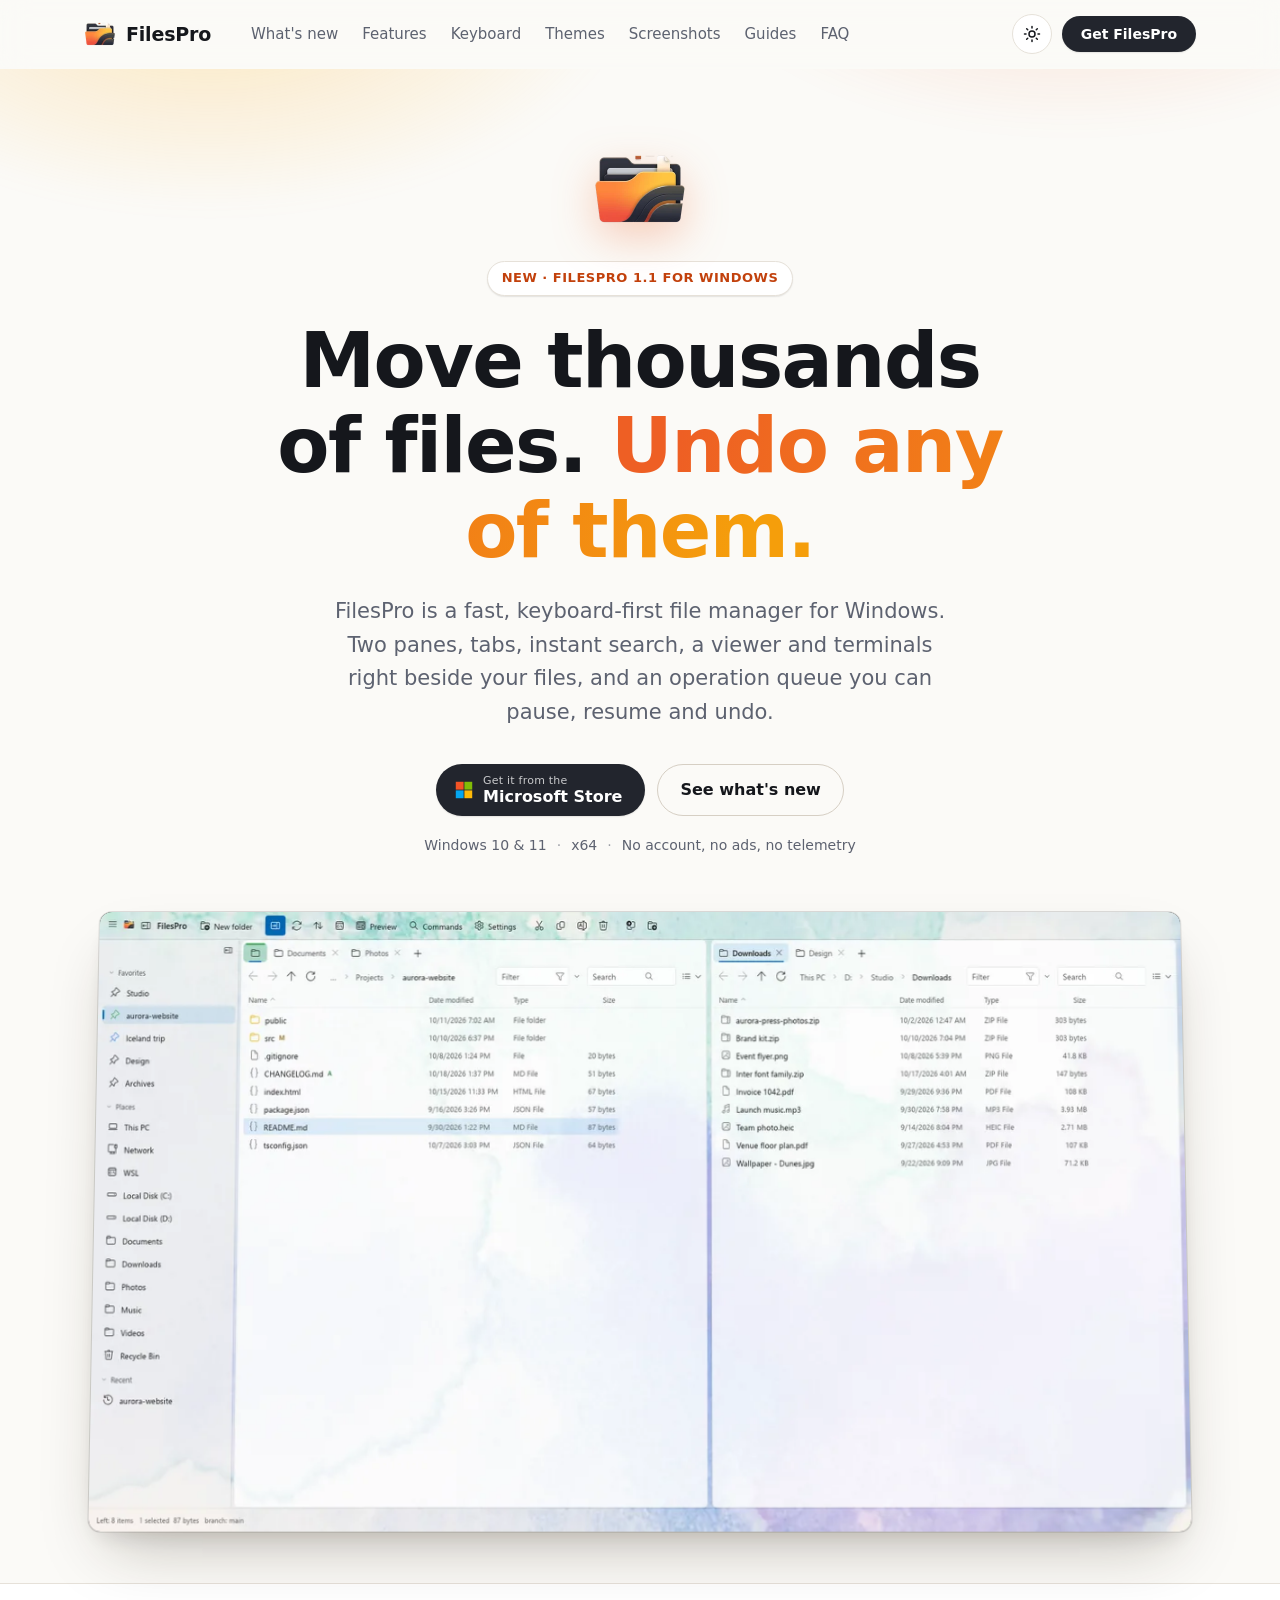
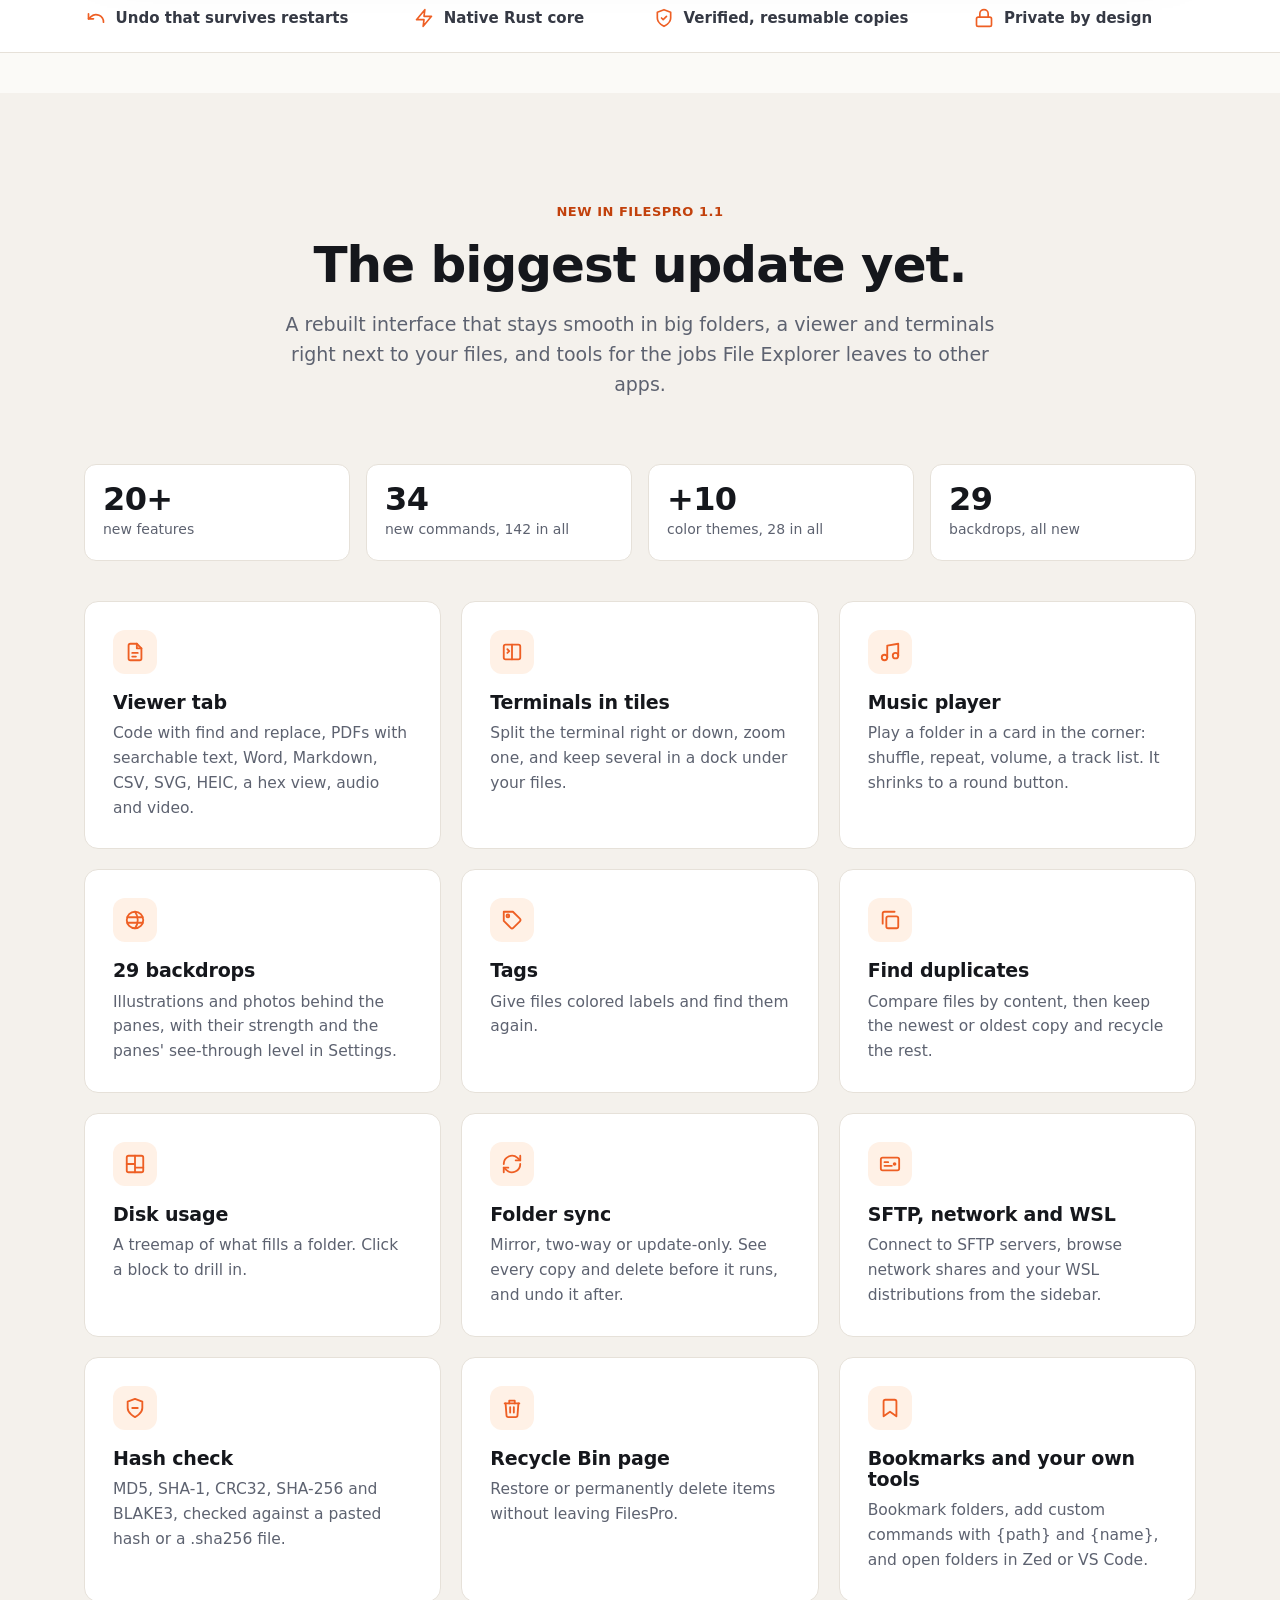
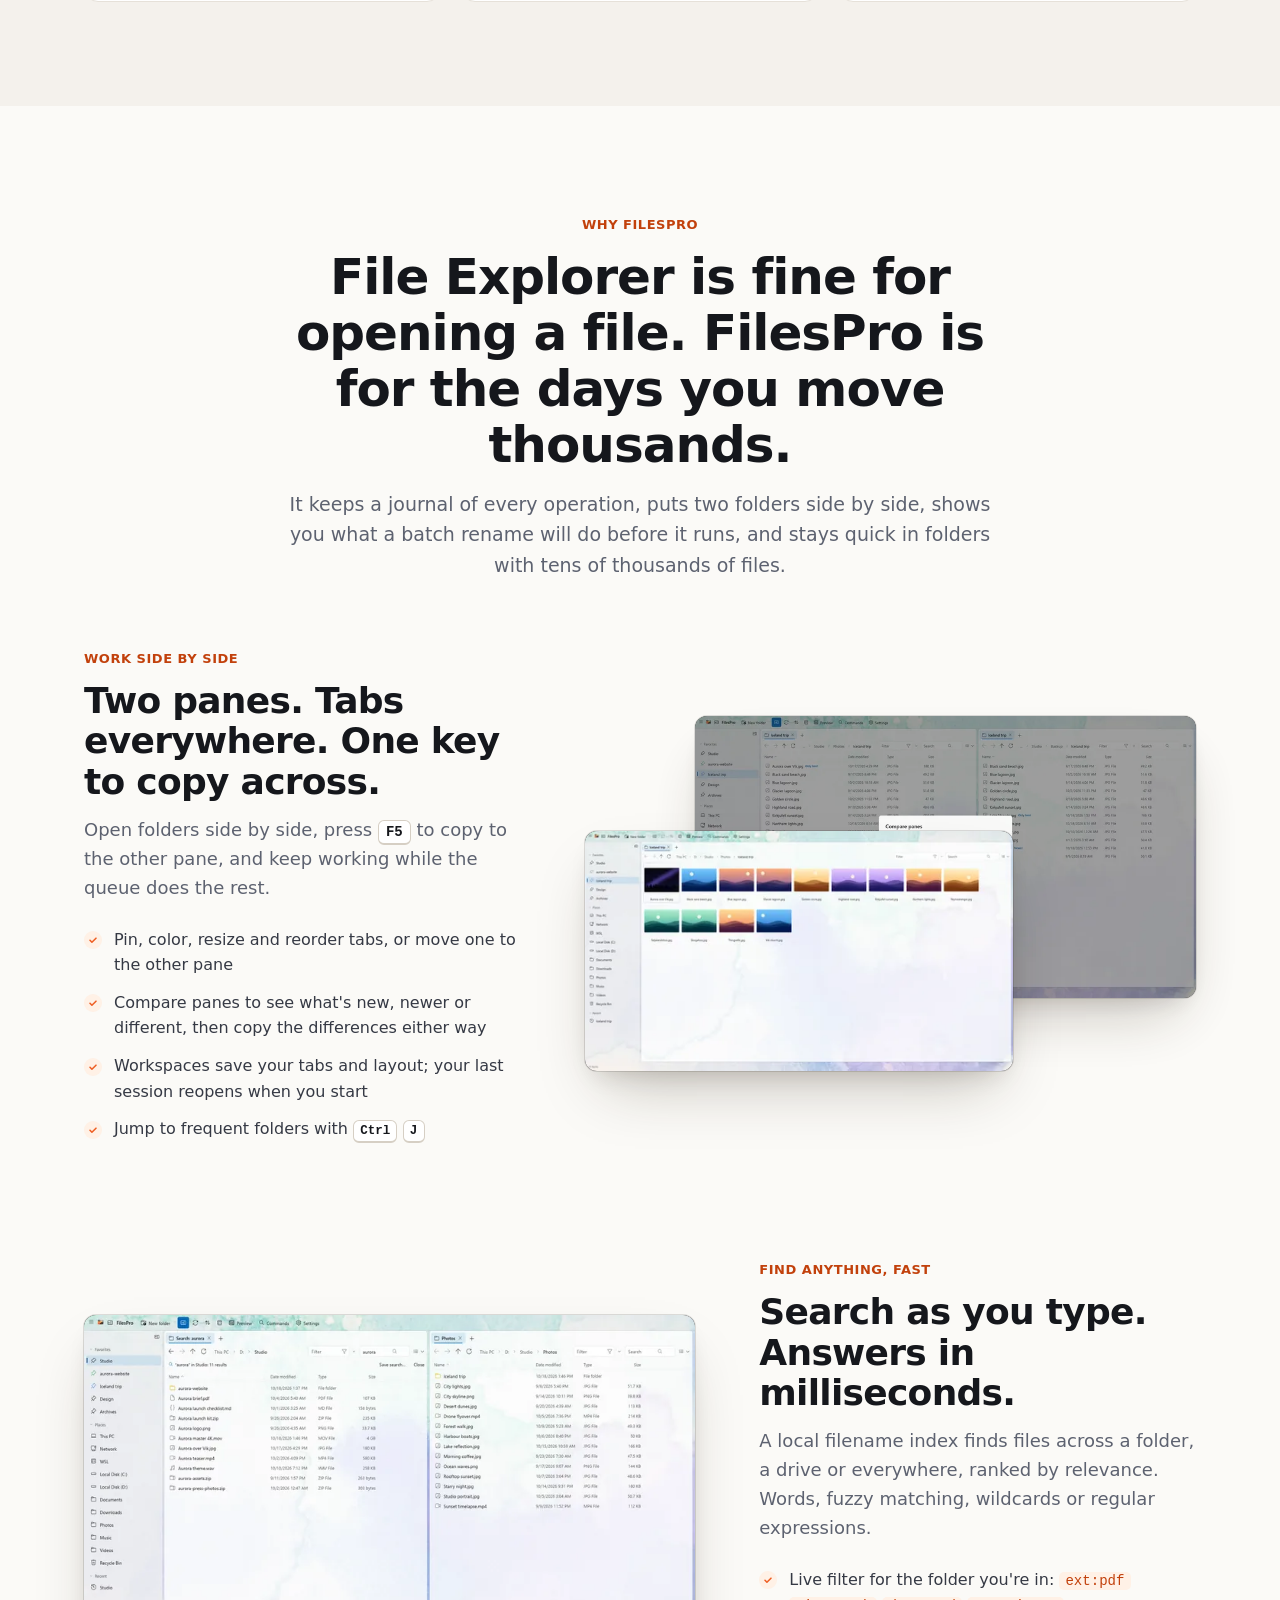
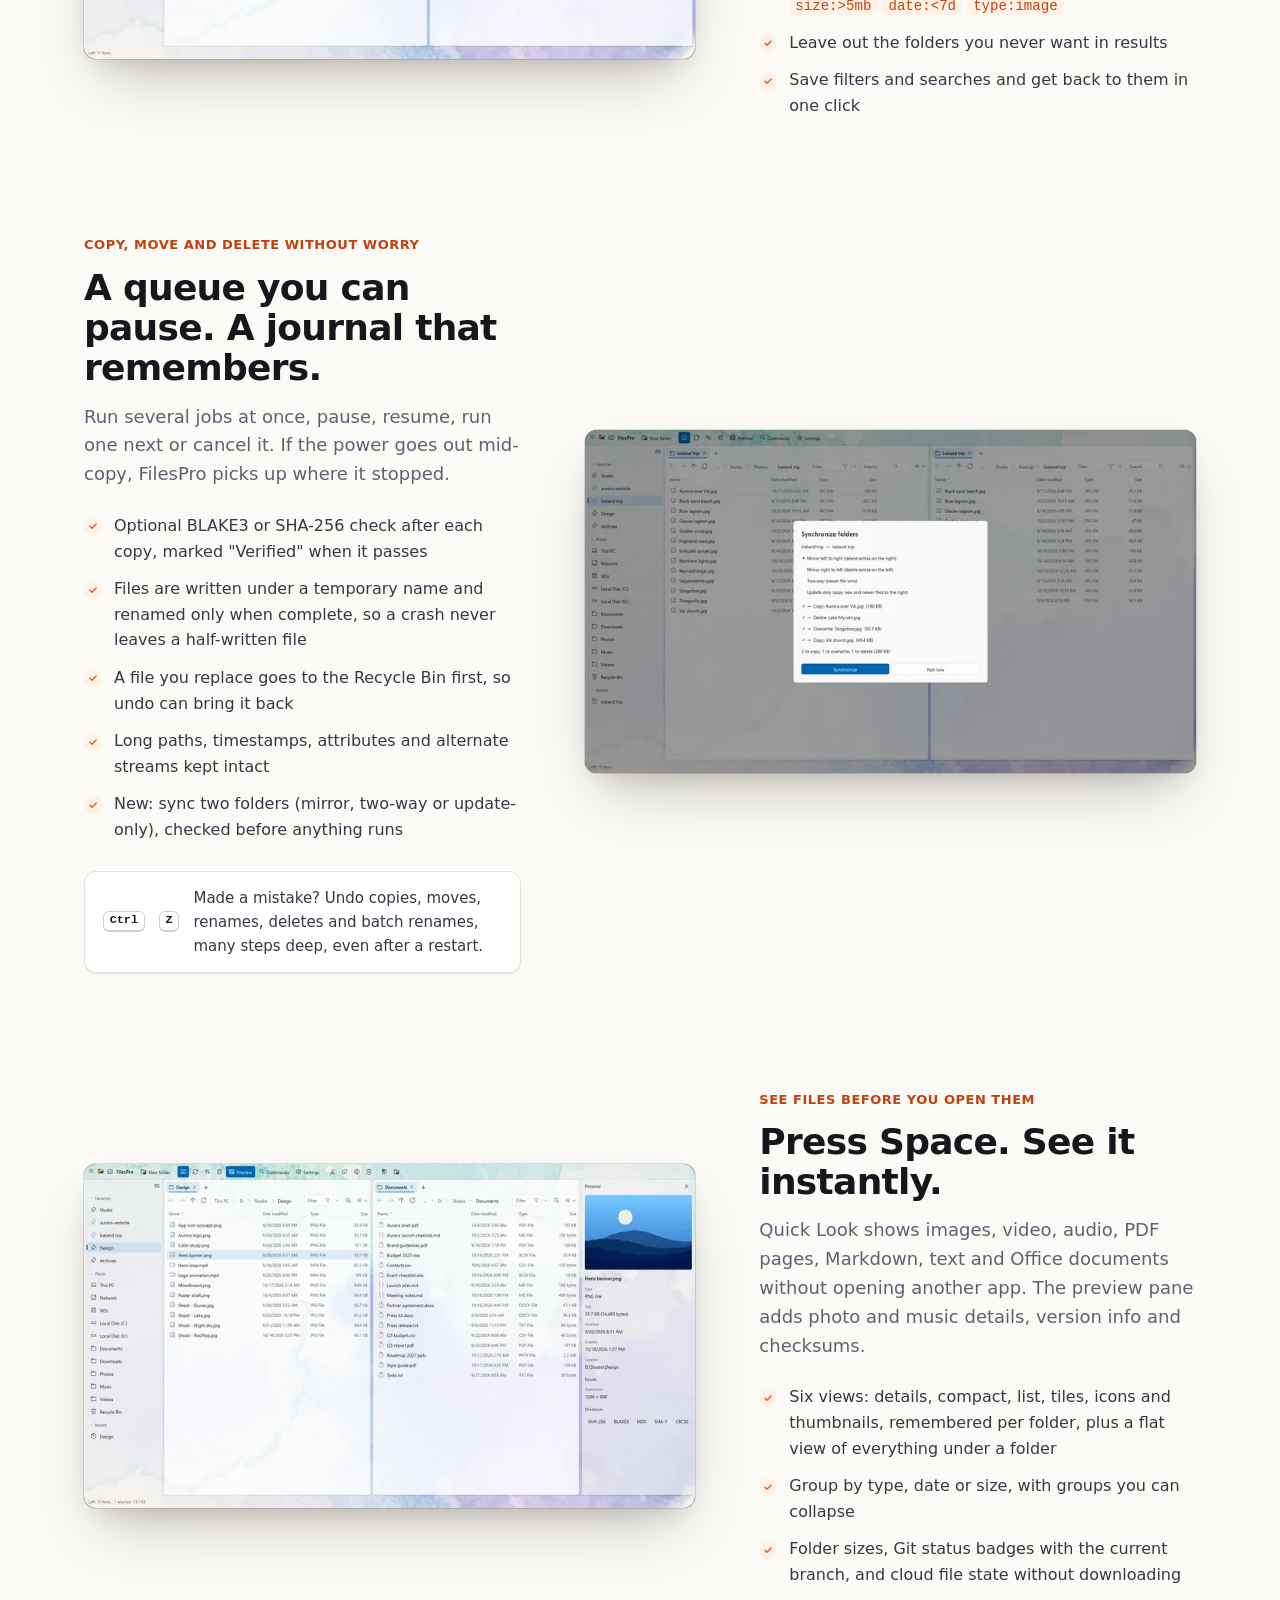
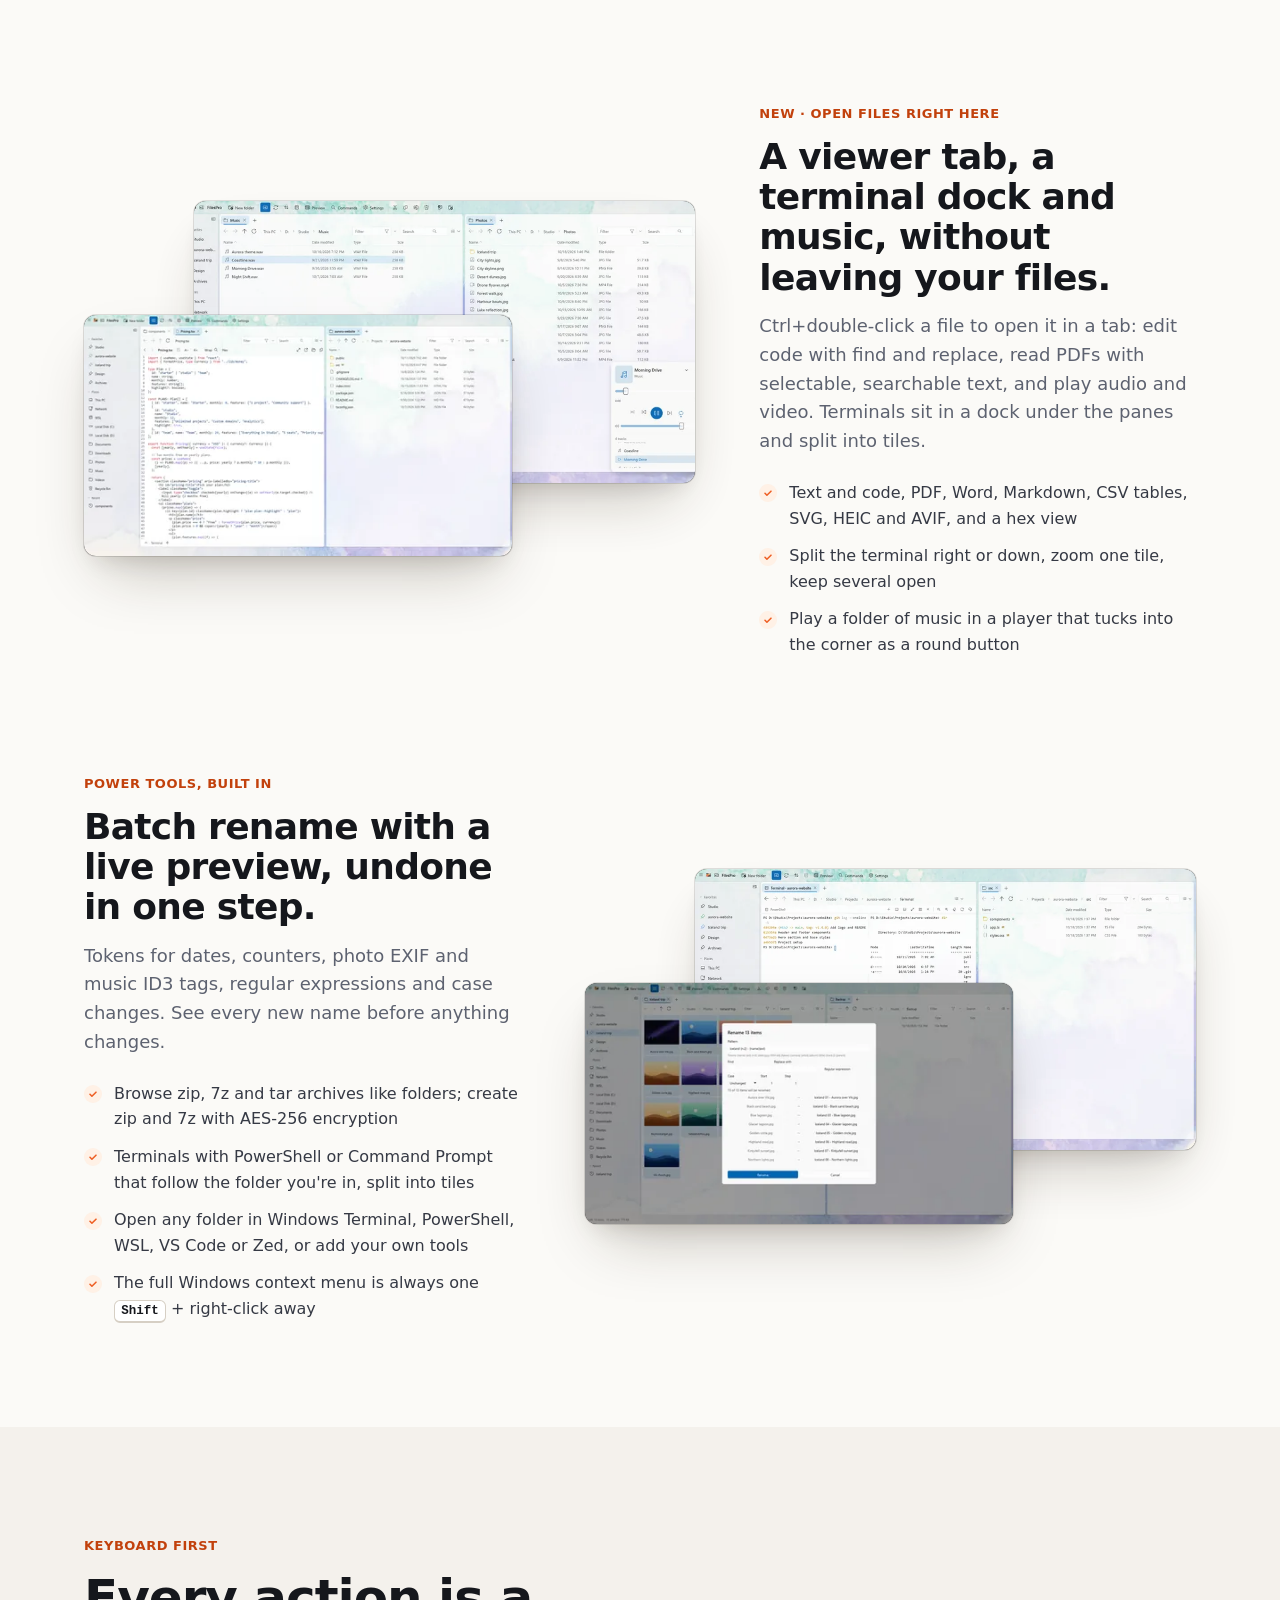
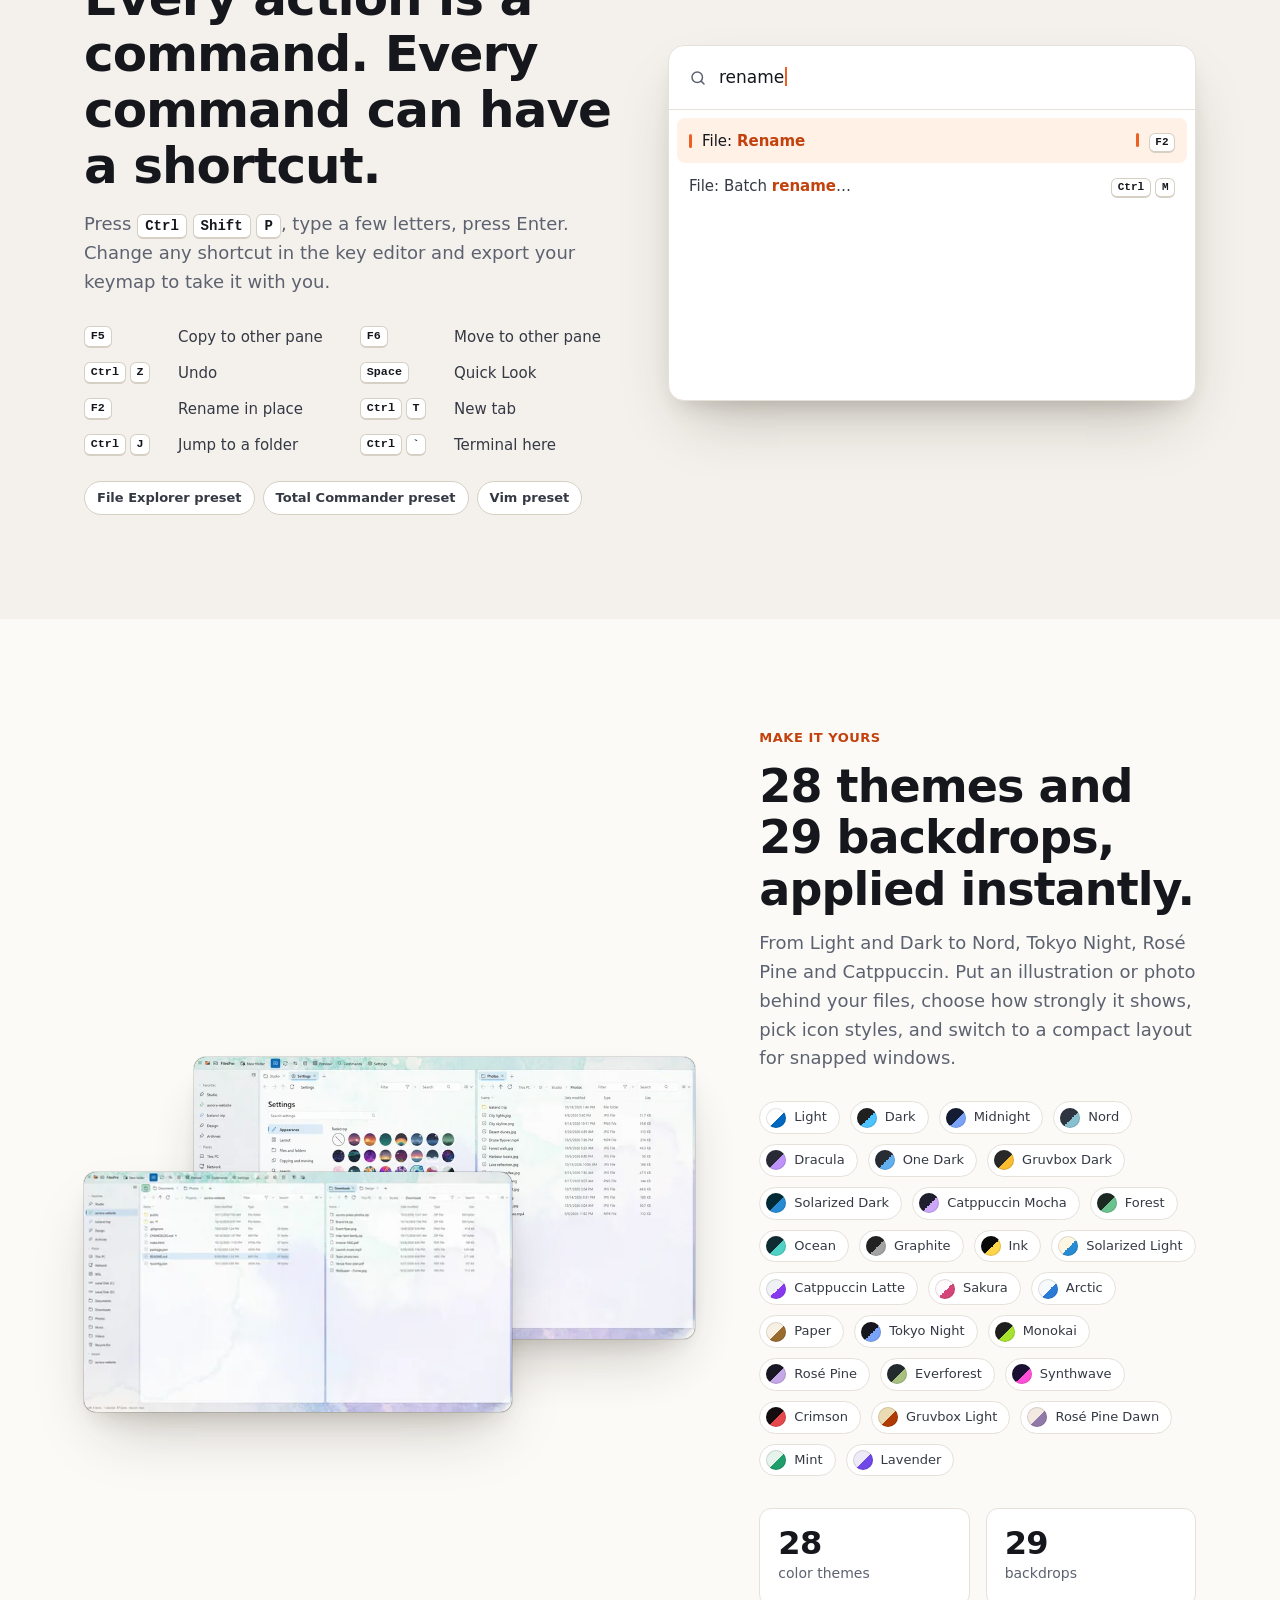
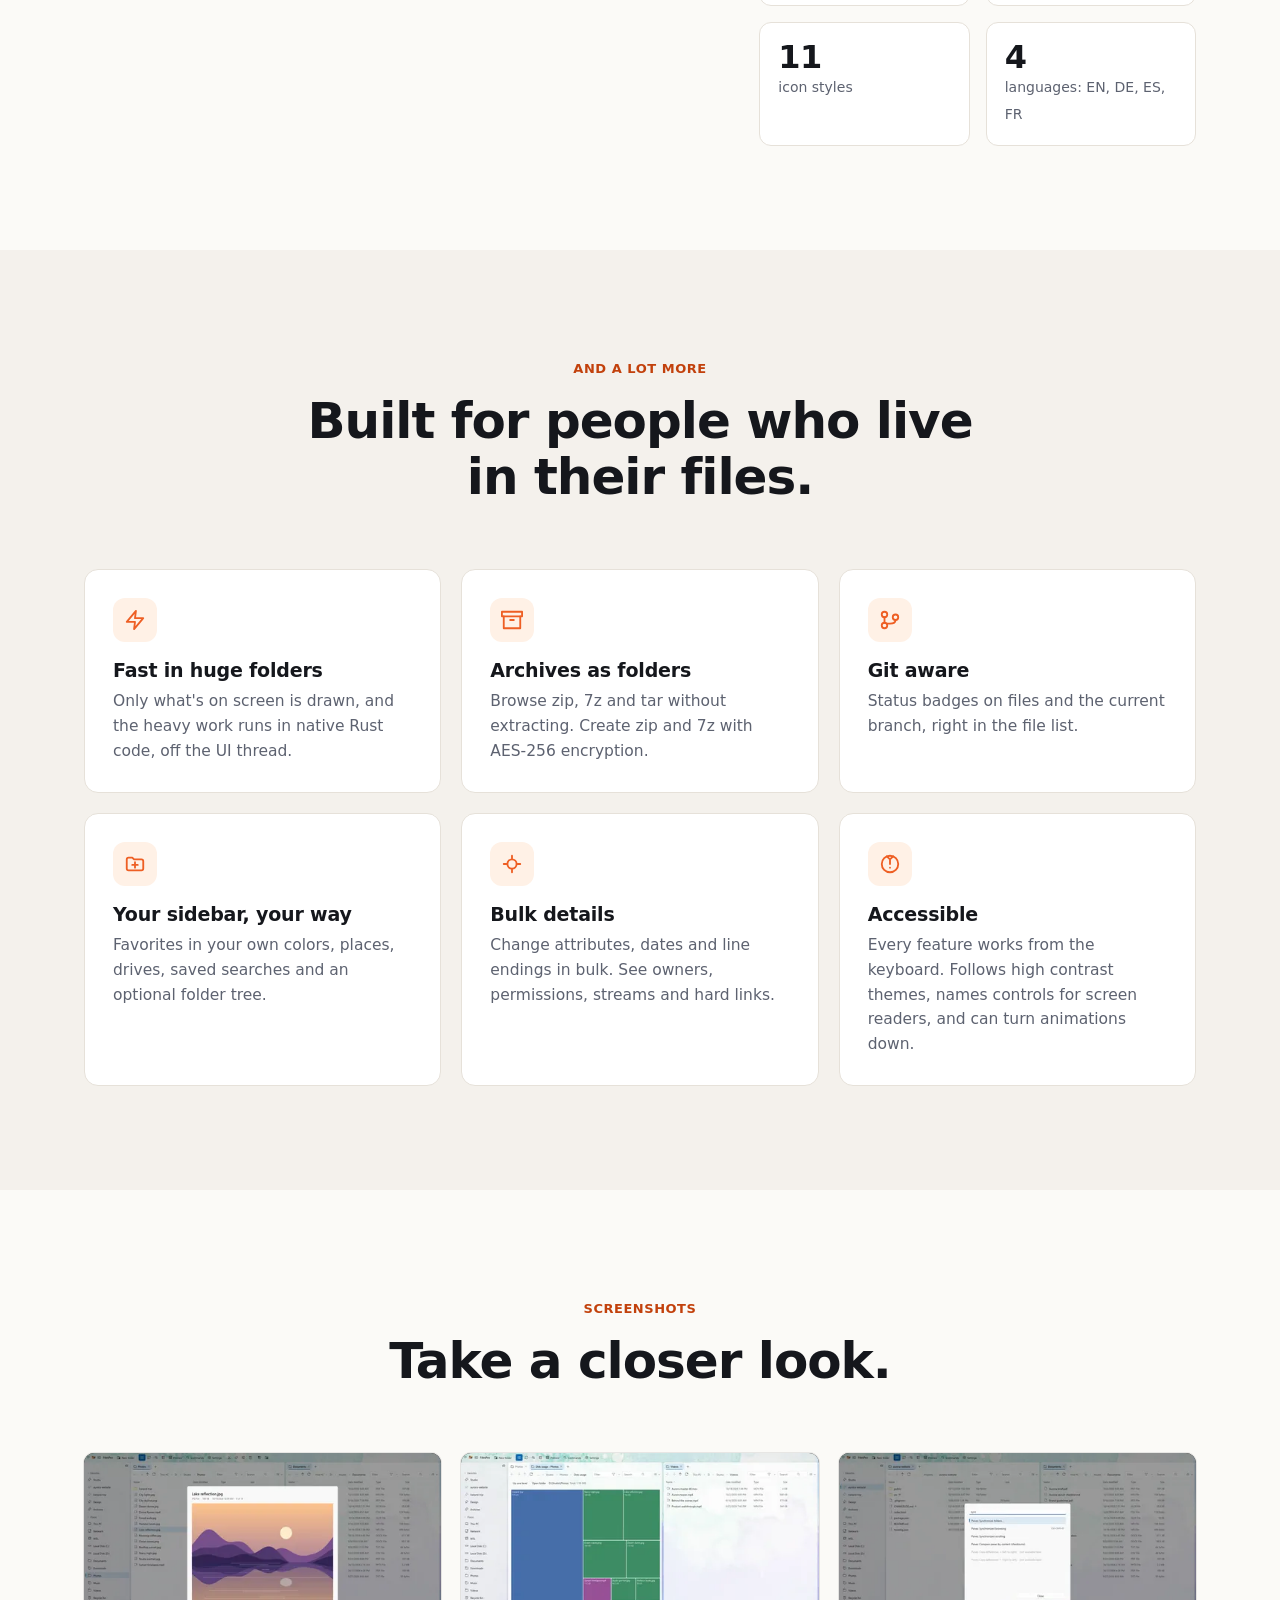
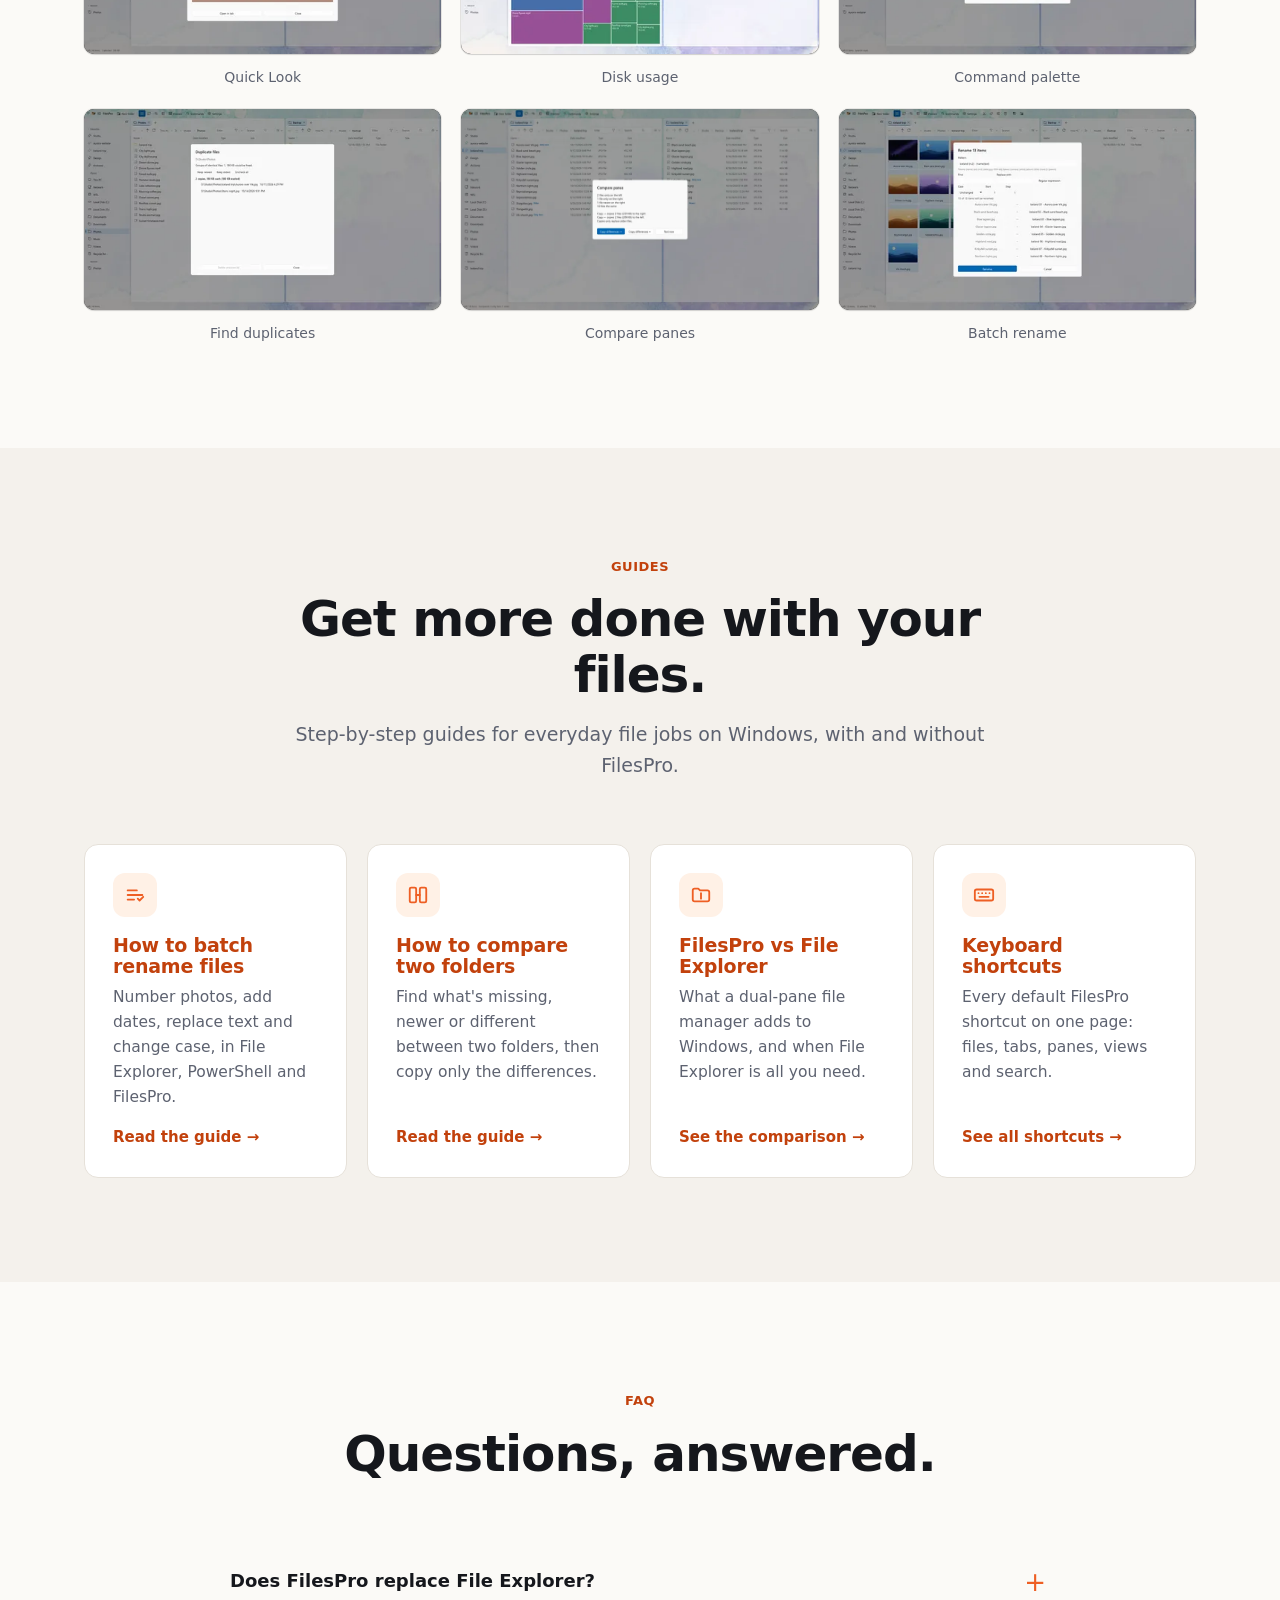
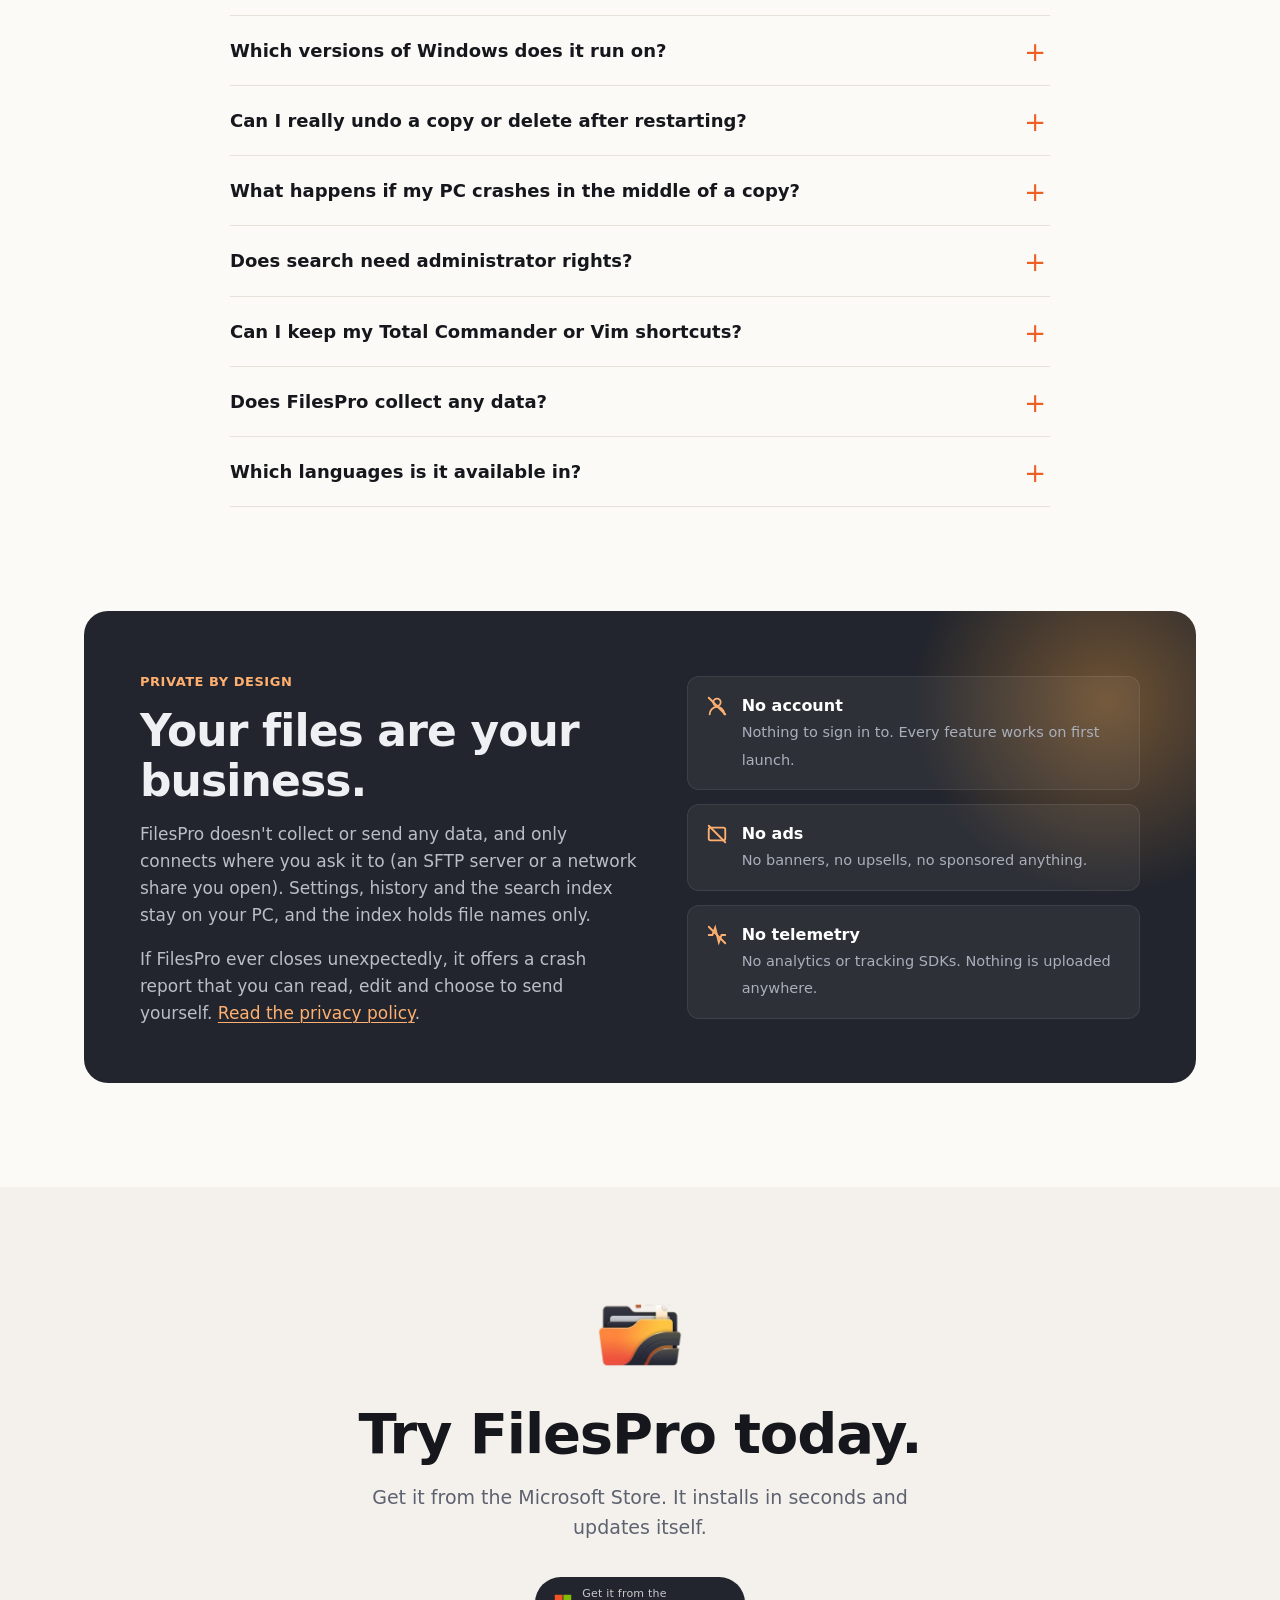
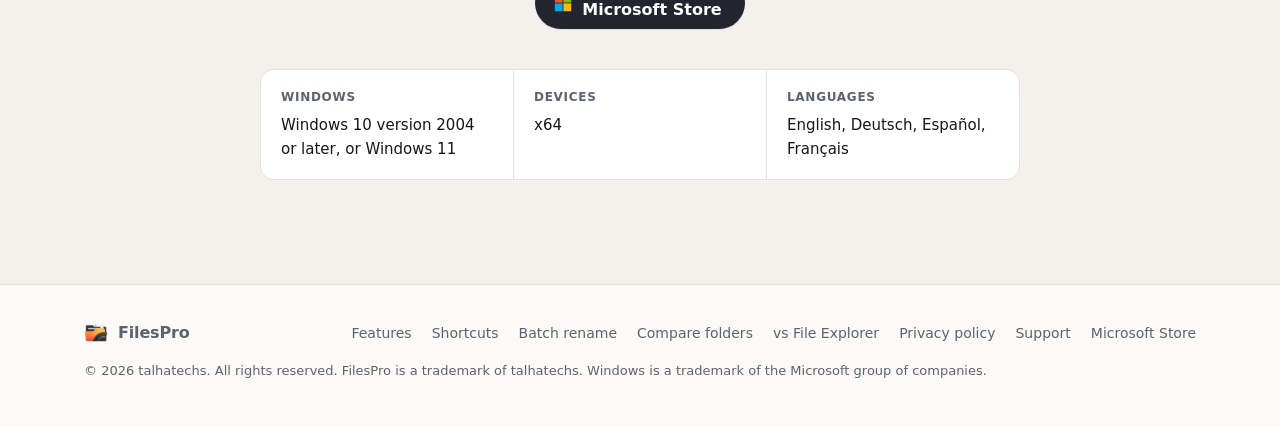
==== commit d65dc87f: "FilesPro 1.1 on the website: what's new, new screenshots, updated facts - "New in FilesPro 1.1" sect" ====
--- a/index.html
+++ b/index.html
@@ -4,7 +4,7 @@
   <meta charset="utf-8">
   <meta name="viewport" content="width=device-width, initial-scale=1">
   <title>FilesPro – Dual-Pane File Manager for Windows 10 &amp; 11</title>
-  <meta name="description" content="FilesPro is a fast, keyboard-first file manager for Windows: two panes, tabs, instant search, batch rename, and copies you can pause, resume, verify and undo. No account, no ads, no telemetry.">
+  <meta name="description" content="FilesPro is a fast, keyboard-first file manager for Windows: two panes, tabs, instant search, a viewer and terminals beside your files, batch rename, folder sync, and copies you can pause, resume, verify and undo. No account, no ads, no telemetry.">
   <meta name="google-site-verification" content="0eyW0zeu_gIlbdkaZUCSYkcfh9fMwwXT3r_XzbgK_aY">
   <meta name="theme-color" content="#fbfaf7">
   <link rel="icon" href="favicon.ico" sizes="any">
@@ -59,14 +59,15 @@
         "applicationCategory": "UtilitiesApplication",
         "applicationSubCategory": "File manager",
         "operatingSystem": "Windows 10 version 2004 or later, Windows 11",
-        "processorRequirements": "x64, ARM64",
-        "softwareVersion": "1.0",
+        "processorRequirements": "x64",
+        "softwareVersion": "1.1",
         "inLanguage": ["en", "de", "es", "fr"],
-        "description": "A fast, keyboard-first file manager for Windows: two panes, tabs, instant search and an operation queue you can pause, resume and undo, on a native Rust core.",
+        "description": "A fast, keyboard-first file manager for Windows: two panes, tabs, instant search, a viewer and terminals beside your files, and an operation queue you can pause, resume and undo, built in Rust.",
         "image": "https://talhary.github.io/filespro/assets/icon-512.png",
         "screenshot": [
           "https://talhary.github.io/filespro/assets/shots/dual-pane.webp",
           "https://talhary.github.io/filespro/assets/shots/search.webp",
+          "https://talhary.github.io/filespro/assets/shots/viewer.webp",
           "https://talhary.github.io/filespro/assets/shots/rename.webp",
           "https://talhary.github.io/filespro/assets/shots/themes.webp"
         ],
@@ -79,9 +80,13 @@
           "Undo and redo that survive restarts",
           "Batch rename with a live preview",
           "Browse zip, 7z and tar archives as folders",
-          "Integrated terminal tabs",
+          "Viewer tab for code, PDF, Word, Markdown, images, audio and video",
+          "Integrated terminals in tiles",
+          "Tags, duplicate finder, disk usage treemap and folder sync",
+          "SFTP, network shares and WSL",
+          "Music player",
           "Command palette and customizable shortcuts",
-          "18 color themes"
+          "28 color themes and 29 backdrops"
         ],
         "author": { "@id": "https://talhary.github.io/filespro/#org" },
         "publisher": { "@id": "https://talhary.github.io/filespro/#org" }
@@ -107,7 +112,7 @@
         "name": "Which versions of Windows does it run on?",
         "acceptedAnswer": {
           "@type": "Answer",
-          "text": "Windows 10 version 2004 (build 19041) or later, and Windows 11, on x64 and ARM64 PCs. The integrated terminal uses Microsoft Edge WebView2, which comes with Windows 11 and recent Windows 10 updates."
+          "text": "Windows 10 version 2004 (build 19041) or later, and Windows 11, on x64 PCs. Nothing else needs installing."
         }
       },
       {
@@ -147,7 +152,7 @@
         "name": "Does FilesPro collect any data?",
         "acceptedAnswer": {
           "@type": "Answer",
-          "text": "No. There's no account, no ads, no analytics and no telemetry, and the app makes no network connections of its own. Settings, history and the search index stay on your PC."
+          "text": "No. There's no account, no ads, no analytics and no telemetry. FilesPro only connects where you ask it to, such as an SFTP server or a network share you open. Settings, history and the search index stay on your PC."
         }
       },
       {
@@ -171,6 +176,7 @@
         <img src="assets/icon-64.webp" alt="" width="32" height="32">FilesPro
       </a>
       <nav class="nav-links" aria-label="Sections">
+        <a href="#new">What's new</a>
         <a href="#features">Features</a>
         <a href="#keyboard">Keyboard</a>
         <a href="#themes">Themes</a>
@@ -193,21 +199,21 @@
     <div class="hero" id="top">
       <div class="wrap">
         <img class="hero-icon" src="assets/icon-192.webp" alt="" width="96" height="96">
-        <div class="eyebrow">New · FilesPro 1.0 for Windows</div>
+        <div class="eyebrow">New · FilesPro 1.1 for Windows</div>
         <h1>Move thousands of files. <span class="grad">Undo any of them.</span></h1>
-        <p class="lede">FilesPro is a fast, keyboard-first file manager for Windows. Two panes, tabs, instant search and an operation queue you can pause, resume and undo, all on a native Rust core.</p>
+        <p class="lede">FilesPro is a fast, keyboard-first file manager for Windows. Two panes, tabs, instant search, a viewer and terminals right beside your files, and an operation queue you can pause, resume and undo.</p>
         <div class="cta-row">
           <a class="btn btn-primary btn-store" href="https://apps.microsoft.com/detail/9NTKTTNK7JXX?hl=en-us&amp;gl=US&amp;ocid=pdpshare" data-store>
             <svg class="ms-logo" viewBox="0 0 23 23" aria-hidden="true"><path fill="#f35325" d="M1 1h10v10H1z"/><path fill="#81bc06" d="M12 1h10v10H12z"/><path fill="#05a6f0" d="M1 12h10v10H1z"/><path fill="#ffba08" d="M12 12h10v10H12z"/></svg>
             <span><small>Get it from the</small>Microsoft Store</span>
           </a>
-          <a class="btn btn-ghost" href="#features">See what it does</a>
-        </div>
-        <p class="meta"><span>Windows 10 &amp; 11</span><span>x64 and ARM64</span><span>No account, no ads, no telemetry</span></p>
+          <a class="btn btn-ghost" href="#new">See what's new</a>
+        </div>
+        <p class="meta"><span>Windows 10 &amp; 11</span><span>x64</span><span>No account, no ads, no telemetry</span></p>
 
         <div class="hero-shot">
           <button class="window" type="button" data-caption="Two panes with tabs: copy or move to the other side with one key">
-            <img src="assets/shots/dual-pane.webp" srcset="assets/shots/dual-pane-480.webp 480w, assets/shots/dual-pane-800.webp 800w, assets/shots/dual-pane-1200.webp 1200w, assets/shots/dual-pane.webp 1600w" sizes="(max-width: 640px) calc(100vw - 32px), (max-width: 1128px) calc(100vw - 48px), 1080px" width="1600" height="900" alt="FilesPro with two panes side by side, each with its own tabs, and a sidebar of favorites and places" fetchpriority="high">
+            <img src="assets/shots/dual-pane.webp" srcset="assets/shots/dual-pane-480.webp 480w, assets/shots/dual-pane-800.webp 800w, assets/shots/dual-pane-1200.webp 1200w, assets/shots/dual-pane.webp 1600w" sizes="(max-width: 640px) calc(100vw - 32px), (max-width: 1128px) calc(100vw - 48px), 1080px" width="1600" height="900" alt="FilesPro in the light theme with the Watercolor backdrop: two panes side by side, each with its own tabs, and a sidebar of favorites and places" fetchpriority="high">
           </button>
         </div>
       </div>
@@ -222,6 +228,86 @@
       </div>
     </div>
 
+
+    <!-- What's new in 1.1 -->
+    <section id="new" class="alt">
+      <div class="wrap">
+        <div class="section-head reveal">
+          <span class="eyebrow">New in FilesPro 1.1</span>
+          <h2>The biggest update yet.</h2>
+          <p>A rebuilt interface that stays smooth in big folders, a viewer and terminals right next to your files, and tools for the jobs File Explorer leaves to other apps.</p>
+        </div>
+        <div class="stats four reveal" style="margin:0 auto 40px">
+          <div class="stat"><b>20+</b><span>new features</span></div>
+          <div class="stat"><b>34</b><span>new commands, 142 in all</span></div>
+          <div class="stat"><b>+10</b><span>color themes, 28 in all</span></div>
+          <div class="stat"><b>29</b><span>backdrops, all new</span></div>
+        </div>
+        <div class="grid">
+          <div class="card reveal">
+            <div class="ico"><svg viewBox="0 0 24 24" fill="none" stroke="currentColor" stroke-width="2" stroke-linecap="round" stroke-linejoin="round"><path d="M14 3H7a2 2 0 0 0-2 2v14a2 2 0 0 0 2 2h10a2 2 0 0 0 2-2V8z"/><path d="M14 3v5h5M9 13h6M9 17h4"/></svg></div>
+            <h3>Viewer tab</h3>
+            <p>Code with find and replace, PDFs with searchable text, Word, Markdown, CSV, SVG, HEIC, a hex view, audio and video.</p>
+          </div>
+          <div class="card reveal">
+            <div class="ico"><svg viewBox="0 0 24 24" fill="none" stroke="currentColor" stroke-width="2" stroke-linecap="round" stroke-linejoin="round"><rect x="3" y="4" width="18" height="16" rx="2"/><path d="M12 4v16M7 9l2 2-2 2"/></svg></div>
+            <h3>Terminals in tiles</h3>
+            <p>Split the terminal right or down, zoom one, and keep several in a dock under your files.</p>
+          </div>
+          <div class="card reveal">
+            <div class="ico"><svg viewBox="0 0 24 24" fill="none" stroke="currentColor" stroke-width="2" stroke-linecap="round" stroke-linejoin="round"><path d="M9 18V5l12-2v13"/><circle cx="6" cy="18" r="3"/><circle cx="18" cy="16" r="3"/></svg></div>
+            <h3>Music player</h3>
+            <p>Play a folder in a card in the corner: shuffle, repeat, volume, a track list. It shrinks to a round button.</p>
+          </div>
+          <div class="card reveal">
+            <div class="ico"><svg viewBox="0 0 24 24" fill="none" stroke="currentColor" stroke-width="2" stroke-linecap="round" stroke-linejoin="round"><circle cx="12" cy="12" r="9"/><path d="M3.6 9h16.8M3.6 15h16.8"/><path d="M12 3a15 15 0 0 1 0 18"/></svg></div>
+            <h3>29 backdrops</h3>
+            <p>Illustrations and photos behind the panes, with their strength and the panes' see-through level in Settings.</p>
+          </div>
+          <div class="card reveal">
+            <div class="ico"><svg viewBox="0 0 24 24" fill="none" stroke="currentColor" stroke-width="2" stroke-linecap="round" stroke-linejoin="round"><path d="M20.6 13.4 13.4 20.6a2 2 0 0 1-2.8 0L3 13V3h10l7.6 7.6a2 2 0 0 1 0 2.8z"/><circle cx="7.5" cy="7.5" r="1.5"/></svg></div>
+            <h3>Tags</h3>
+            <p>Give files colored labels and find them again.</p>
+          </div>
+          <div class="card reveal">
+            <div class="ico"><svg viewBox="0 0 24 24" fill="none" stroke="currentColor" stroke-width="2" stroke-linecap="round" stroke-linejoin="round"><rect x="8" y="8" width="13" height="13" rx="2"/><path d="M4 16V5a2 2 0 0 1 2-2h11"/></svg></div>
+            <h3>Find duplicates</h3>
+            <p>Compare files by content, then keep the newest or oldest copy and recycle the rest.</p>
+          </div>
+          <div class="card reveal">
+            <div class="ico"><svg viewBox="0 0 24 24" fill="none" stroke="currentColor" stroke-width="2" stroke-linecap="round" stroke-linejoin="round"><rect x="3" y="3" width="18" height="18" rx="2"/><path d="M3 12h9M12 3v18M12 16h9"/></svg></div>
+            <h3>Disk usage</h3>
+            <p>A treemap of what fills a folder. Click a block to drill in.</p>
+          </div>
+          <div class="card reveal">
+            <div class="ico"><svg viewBox="0 0 24 24" fill="none" stroke="currentColor" stroke-width="2" stroke-linecap="round" stroke-linejoin="round"><path d="M21 12a9 9 0 0 1-15 6.7L3 16"/><path d="M3 12a9 9 0 0 1 15-6.7L21 8"/><path d="M3 21v-5h5M21 3v5h-5"/></svg></div>
+            <h3>Folder sync</h3>
+            <p>Mirror, two-way or update-only. See every copy and delete before it runs, and undo it after.</p>
+          </div>
+          <div class="card reveal">
+            <div class="ico"><svg viewBox="0 0 24 24" fill="none" stroke="currentColor" stroke-width="2" stroke-linecap="round" stroke-linejoin="round"><rect x="2" y="5" width="20" height="14" rx="2"/><path d="M6 10h4M6 14h8"/><circle cx="17" cy="12" r="1"/></svg></div>
+            <h3>SFTP, network and WSL</h3>
+            <p>Connect to SFTP servers, browse network shares and your WSL distributions from the sidebar.</p>
+          </div>
+          <div class="card reveal">
+            <div class="ico"><svg viewBox="0 0 24 24" fill="none" stroke="currentColor" stroke-width="2" stroke-linecap="round" stroke-linejoin="round"><path d="M12 22s8-4 8-10V5l-8-3-8 3v7c0 6 8 10 8 10z"/><path d="M9 12h6"/></svg></div>
+            <h3>Hash check</h3>
+            <p>MD5, SHA-1, CRC32, SHA-256 and BLAKE3, checked against a pasted hash or a .sha256 file.</p>
+          </div>
+          <div class="card reveal">
+            <div class="ico"><svg viewBox="0 0 24 24" fill="none" stroke="currentColor" stroke-width="2" stroke-linecap="round" stroke-linejoin="round"><path d="M4 7h16M10 11v6M14 11v6"/><path d="M5 7l1 13a2 2 0 0 0 2 2h8a2 2 0 0 0 2-2l1-13M9 7V4h6v3"/></svg></div>
+            <h3>Recycle Bin page</h3>
+            <p>Restore or permanently delete items without leaving FilesPro.</p>
+          </div>
+          <div class="card reveal">
+            <div class="ico"><svg viewBox="0 0 24 24" fill="none" stroke="currentColor" stroke-width="2" stroke-linecap="round" stroke-linejoin="round"><path d="M19 21l-7-5-7 5V5a2 2 0 0 1 2-2h10a2 2 0 0 1 2 2z"/></svg></div>
+            <h3>Bookmarks and your own tools</h3>
+            <p>Bookmark folders, add custom commands with {path} and {name}, and open folders in Zed or VS Code.</p>
+          </div>
+        </div>
+      </div>
+    </section>
+
     <!-- Features -->
     <section id="features">
       <div class="wrap">
@@ -237,7 +323,7 @@
             <h3>Two panes. Tabs everywhere. One key to copy across.</h3>
             <p>Open folders side by side, press <kbd>F5</kbd> to copy to the other pane, and keep working while the queue does the rest.</p>
             <ul class="ticks">
-              <li>Pin, color, reorder and split tabs, or tear one off into its own window</li>
+              <li>Pin, color, resize and reorder tabs, or move one to the other pane</li>
               <li>Compare panes to see what's new, newer or different, then copy the differences either way</li>
               <li>Workspaces save your tabs and layout; your last session reopens when you start</li>
               <li>Jump to frequent folders with <kbd>Ctrl</kbd> <kbd>J</kbd></li>
@@ -247,8 +333,8 @@
             <button class="window back" type="button" data-caption="Compare two folders and copy only the differences">
               <img src="assets/shots/compare.webp" srcset="assets/shots/compare-480.webp 480w, assets/shots/compare-800.webp 800w, assets/shots/compare-1200.webp 1200w, assets/shots/compare.webp 1600w" sizes="(max-width: 980px) 80vw, 510px" width="1600" height="900" alt="Two panes compared, with new and changed files marked" loading="lazy">
             </button>
-            <button class="window front" type="button" data-caption="Thumbnails grouped by type, with headers you can collapse">
-              <img src="assets/shots/thumbnails.webp" srcset="assets/shots/thumbnails-480.webp 480w, assets/shots/thumbnails-800.webp 800w, assets/shots/thumbnails-1200.webp 1200w, assets/shots/thumbnails.webp 1600w" sizes="(max-width: 980px) 68vw, 440px" width="1600" height="900" alt="Thumbnail view grouped by file type" loading="lazy">
+            <button class="window front" type="button" data-caption="Big thumbnails for photos and videos">
+              <img src="assets/shots/thumbnails.webp" srcset="assets/shots/thumbnails-480.webp 480w, assets/shots/thumbnails-800.webp 800w, assets/shots/thumbnails-1200.webp 1200w, assets/shots/thumbnails.webp 1600w" sizes="(max-width: 980px) 68vw, 440px" width="1600" height="900" alt="Thumbnails of a folder of photos" loading="lazy">
             </button>
           </div>
         </article>
@@ -279,11 +365,12 @@
               <li>Files are written under a temporary name and renamed only when complete, so a crash never leaves a half-written file</li>
               <li>A file you replace goes to the Recycle Bin first, so undo can bring it back</li>
               <li>Long paths, timestamps, attributes and alternate streams kept intact</li>
+              <li>New: sync two folders (mirror, two-way or update-only), checked before anything runs</li>
             </ul>
             <div class="undo-card"><kbd>Ctrl</kbd><kbd>Z</kbd><span>Made a mistake? Undo copies, moves, renames, deletes and batch renames, many steps deep, even after a restart.</span></div>
           </div>
-          <button class="window" type="button" data-caption="The operation queue: pause, resume, or run several jobs at once">
-            <img src="assets/shots/queue.webp" srcset="assets/shots/queue-480.webp 480w, assets/shots/queue-800.webp 800w, assets/shots/queue-1200.webp 1200w, assets/shots/queue.webp 1600w" sizes="(max-width: 640px) calc(100vw - 32px), (max-width: 980px) calc(100vw - 48px), 620px" width="1600" height="900" alt="A 4 GB copy running in the operation queue with pause and cancel buttons" loading="lazy">
+          <button class="window" type="button" data-caption="Sync two folders: every copy, overwrite and delete listed before it runs">
+            <img src="assets/shots/sync.webp" srcset="assets/shots/sync-480.webp 480w, assets/shots/sync-800.webp 800w, assets/shots/sync-1200.webp 1200w, assets/shots/sync.webp 1600w" sizes="(max-width: 640px) calc(100vw - 32px), (max-width: 980px) calc(100vw - 48px), 620px" width="1600" height="900" alt="The Synchronize folders dialog listing what will be copied, overwritten and deleted" loading="lazy">
           </button>
         </article>
 
@@ -293,7 +380,7 @@
             <h3>Press Space. See it instantly.</h3>
             <p>Quick Look shows images, video, audio, PDF pages, Markdown, text and Office documents without opening another app. The preview pane adds photo and music details, version info and checksums.</p>
             <ul class="ticks">
-              <li>Five views: details, compact, list, icons and thumbnails, remembered per folder</li>
+              <li>Six views: details, compact, list, tiles, icons and thumbnails, remembered per folder, plus a flat view of everything under a folder</li>
               <li>Group by type, date or size, with groups you can collapse</li>
               <li>Folder sizes, Git status badges with the current branch, and cloud file state without downloading</li>
             </ul>
@@ -301,6 +388,28 @@
           <button class="window" type="button" data-caption="Preview pane for pictures, PDFs and text, with file details">
             <img src="assets/shots/preview.webp" srcset="assets/shots/preview-480.webp 480w, assets/shots/preview-800.webp 800w, assets/shots/preview-1200.webp 1200w, assets/shots/preview.webp 1600w" sizes="(max-width: 640px) calc(100vw - 32px), (max-width: 980px) calc(100vw - 48px), 620px" width="1600" height="900" alt="The preview pane showing a photo with its type, size, dimensions and checksums" loading="lazy">
           </button>
+        </article>
+
+
+        <article class="feature flip reveal">
+          <div class="feature-text">
+            <span class="eyebrow">New · Open files right here</span>
+            <h3>A viewer tab, a terminal dock and music, without leaving your files.</h3>
+            <p>Ctrl+double-click a file to open it in a tab: edit code with find and replace, read PDFs with selectable, searchable text, and play audio and video. Terminals sit in a dock under the panes and split into tiles.</p>
+            <ul class="ticks">
+              <li>Text and code, PDF, Word, Markdown, CSV tables, SVG, HEIC and AVIF, and a hex view</li>
+              <li>Split the terminal right or down, zoom one tile, keep several open</li>
+              <li>Play a folder of music in a player that tucks into the corner as a round button</li>
+            </ul>
+          </div>
+          <div class="stack">
+            <button class="window back" type="button" data-caption="Music while you work: a folder's tracks in a player in the corner">
+              <img src="assets/shots/music.webp" srcset="assets/shots/music-480.webp 480w, assets/shots/music-800.webp 800w, assets/shots/music-1200.webp 1200w, assets/shots/music.webp 1600w" sizes="(max-width: 980px) 80vw, 510px" width="1600" height="850" alt="The music player card in the corner with play controls and a track list" loading="lazy">
+            </button>
+            <button class="window front" type="button" data-caption="Open code, PDFs, documents and pictures in a viewer tab, right next to your files">
+              <img src="assets/shots/viewer.webp" srcset="assets/shots/viewer-480.webp 480w, assets/shots/viewer-800.webp 800w, assets/shots/viewer-1200.webp 1200w, assets/shots/viewer.webp 1600w" sizes="(max-width: 980px) 68vw, 440px" width="1600" height="900" alt="A TypeScript file open in the viewer tab beside a file pane" loading="lazy">
+            </button>
+          </div>
         </article>
 
         <article class="feature reveal">
@@ -310,14 +419,14 @@
             <p>Tokens for dates, counters, photo EXIF and music ID3 tags, regular expressions and case changes. See every new name before anything changes.</p>
             <ul class="ticks">
               <li>Browse zip, 7z and tar archives like folders; create zip and 7z with AES-256 encryption</li>
-              <li>Terminal tabs with PowerShell or Command Prompt that follow the folder you're in</li>
-              <li>Open any folder in Windows Terminal, PowerShell, WSL or VS Code</li>
+              <li>Terminals with PowerShell or Command Prompt that follow the folder you're in, split into tiles</li>
+              <li>Open any folder in Windows Terminal, PowerShell, WSL, VS Code or Zed, or add your own tools</li>
               <li>The full Windows context menu is always one <kbd>Shift</kbd> + right-click away</li>
             </ul>
           </div>
           <div class="stack">
-            <button class="window back" type="button" data-caption="A terminal tab right next to your files, with git status badges">
-              <img src="assets/shots/terminal.webp" srcset="assets/shots/terminal-480.webp 480w, assets/shots/terminal-800.webp 800w, assets/shots/terminal-1200.webp 1200w, assets/shots/terminal.webp 1600w" sizes="(max-width: 980px) 80vw, 510px" width="1600" height="900" alt="An integrated PowerShell terminal tab beside a file pane" loading="lazy">
+            <button class="window back" type="button" data-caption="Terminals that follow your folder, split into tiles, with git status badges">
+              <img src="assets/shots/terminal.webp" srcset="assets/shots/terminal-480.webp 480w, assets/shots/terminal-800.webp 800w, assets/shots/terminal-1200.webp 1200w, assets/shots/terminal.webp 1600w" sizes="(max-width: 980px) 80vw, 510px" width="1600" height="900" alt="Two PowerShell terminal tiles side by side beside a file pane" loading="lazy">
             </button>
             <button class="window front" type="button" data-caption="Batch rename with tokens and a live preview">
               <img src="assets/shots/rename.webp" srcset="assets/shots/rename-480.webp 480w, assets/shots/rename-800.webp 800w, assets/shots/rename-1200.webp 1200w, assets/shots/rename.webp 1600w" sizes="(max-width: 980px) 68vw, 440px" width="1600" height="900" alt="The batch rename dialog previewing 13 new file names" loading="lazy">
@@ -363,8 +472,8 @@
       <div class="wrap feature flip">
         <div class="feature-text reveal">
           <span class="eyebrow">Make it yours</span>
-          <h3 style="font-size:clamp(30px,3.8vw,46px)">18 themes, applied instantly.</h3>
-          <p>From Light and Dark to Nord, Dracula, Solarized and Catppuccin. Pick icon styles for files, folders and the app itself, and switch to a compact layout for snapped windows.</p>
+          <h3 style="font-size:clamp(30px,3.8vw,46px)">28 themes and 29 backdrops, applied instantly.</h3>
+          <p>From Light and Dark to Nord, Tokyo Night, Rosé Pine and Catppuccin. Put an illustration or photo behind your files, choose how strongly it shows, pick icon styles, and switch to a compact layout for snapped windows.</p>
           <div class="swatches" aria-label="Some of the color themes">
             <span class="swatch"><i style="background:linear-gradient(135deg,#fff 55%,#0067c0 55%)"></i>Light</span>
             <span class="swatch"><i style="background:linear-gradient(135deg,#202020 55%,#4cc2ff 55%)"></i>Dark</span>
@@ -384,19 +493,30 @@
             <span class="swatch"><i style="background:linear-gradient(135deg,#fffafc 55%,#d6457a 55%)"></i>Sakura</span>
             <span class="swatch"><i style="background:linear-gradient(135deg,#f7fafd 55%,#2b7bd6 55%)"></i>Arctic</span>
             <span class="swatch"><i style="background:linear-gradient(135deg,#f8f1e3 55%,#9a6b2f 55%)"></i>Paper</span>
-          </div>
-          <div class="stats">
-            <div class="stat"><b>18</b><span>color themes</span></div>
+            <span class="swatch"><i style="background:linear-gradient(135deg,#16161e 55%,#7aa2f7 55%)"></i>Tokyo Night</span>
+            <span class="swatch"><i style="background:linear-gradient(135deg,#1e1f1c 55%,#a6e22e 55%)"></i>Monokai</span>
+            <span class="swatch"><i style="background:linear-gradient(135deg,#191724 55%,#c4a7e7 55%)"></i>Rosé Pine</span>
+            <span class="swatch"><i style="background:linear-gradient(135deg,#232a2e 55%,#a7c080 55%)"></i>Everforest</span>
+            <span class="swatch"><i style="background:linear-gradient(135deg,#1a1033 55%,#ff4fd8 55%)"></i>Synthwave</span>
+            <span class="swatch"><i style="background:linear-gradient(135deg,#140c0e 55%,#e5484d 55%)"></i>Crimson</span>
+            <span class="swatch"><i style="background:linear-gradient(135deg,#ebdbb2 55%,#af3a03 55%)"></i>Gruvbox Light</span>
+            <span class="swatch"><i style="background:linear-gradient(135deg,#f2e9e1 55%,#907aa9 55%)"></i>Rosé Pine Dawn</span>
+            <span class="swatch"><i style="background:linear-gradient(135deg,#e6f2ec 55%,#1f9d6b 55%)"></i>Mint</span>
+            <span class="swatch"><i style="background:linear-gradient(135deg,#efeaf8 55%,#7048e8 55%)"></i>Lavender</span>
+          </div>
+          <div class="stats four">
+            <div class="stat"><b>28</b><span>color themes</span></div>
+            <div class="stat"><b>29</b><span>backdrops</span></div>
             <div class="stat"><b>11</b><span>icon styles</span></div>
             <div class="stat"><b>4</b><span>languages: EN, DE, ES, FR</span></div>
           </div>
         </div>
         <div class="stack reveal">
-          <button class="window back" type="button" data-caption="18 color themes, applied instantly">
-            <img src="assets/shots/themes.webp" srcset="assets/shots/themes-480.webp 480w, assets/shots/themes-800.webp 800w, assets/shots/themes-1200.webp 1200w, assets/shots/themes.webp 1600w" sizes="(max-width: 980px) 80vw, 510px" width="1600" height="900" alt="The theme picker in Settings showing 18 color themes" loading="lazy">
+          <button class="window back" type="button" data-caption="28 color themes and 29 backdrops, applied instantly">
+            <img src="assets/shots/themes.webp" srcset="assets/shots/themes-480.webp 480w, assets/shots/themes-800.webp 800w, assets/shots/themes-1200.webp 1200w, assets/shots/themes.webp 1600w" sizes="(max-width: 980px) 80vw, 510px" width="1600" height="900" alt="Settings > Appearance with the backdrop picker, strength and pane opacity" loading="lazy">
           </button>
-          <button class="window front" type="button" data-caption="The Sakura theme">
-            <img src="assets/shots/sakura.webp" srcset="assets/shots/sakura-480.webp 480w, assets/shots/sakura-800.webp 800w, assets/shots/sakura-1200.webp 1200w, assets/shots/sakura.webp 1600w" sizes="(max-width: 980px) 68vw, 440px" width="1600" height="900" alt="FilesPro in the light pink Sakura theme" loading="lazy">
+          <button class="window front" type="button" data-caption="The light theme with the Watercolor backdrop">
+            <img src="assets/shots/dual-pane.webp" srcset="assets/shots/dual-pane-480.webp 480w, assets/shots/dual-pane-800.webp 800w, assets/shots/dual-pane-1200.webp 1200w, assets/shots/dual-pane.webp 1600w" sizes="(max-width: 980px) 68vw, 440px" width="1600" height="900" alt="FilesPro in the light theme with the Watercolor backdrop" loading="lazy">
           </button>
         </div>
       </div>
@@ -453,28 +573,28 @@
         </div>
         <div class="gallery">
           <figure class="reveal">
-            <button class="window" type="button" data-caption="Quick actions and details when you rest the pointer on a file"><img src="assets/shots/hover.webp" srcset="assets/shots/hover-480.webp 480w, assets/shots/hover-800.webp 800w, assets/shots/hover-1200.webp 1200w, assets/shots/hover.webp 1600w" sizes="(max-width: 640px) calc(100vw - 32px), (max-width: 980px) 46vw, 360px" width="1600" height="900" alt="A hover card with quick actions and file details" loading="lazy"></button>
-            <figcaption>Quick actions on hover</figcaption>
+            <button class="window" type="button" data-caption="Quick Look with Space: see any file in a moment"><img src="assets/shots/quicklook.webp" srcset="assets/shots/quicklook-480.webp 480w, assets/shots/quicklook-800.webp 800w, assets/shots/quicklook-1200.webp 1200w, assets/shots/quicklook.webp 1600w" sizes="(max-width: 640px) calc(100vw - 32px), (max-width: 980px) 46vw, 360px" width="1600" height="900" alt="Quick Look showing a landscape picture over the file list" loading="lazy"></button>
+            <figcaption>Quick Look</figcaption>
           </figure>
           <figure class="reveal">
-            <button class="window" type="button" data-caption="Browse zip and 7z archives like folders"><img src="assets/shots/archive.webp" srcset="assets/shots/archive-480.webp 480w, assets/shots/archive-800.webp 800w, assets/shots/archive-1200.webp 1200w, assets/shots/archive.webp 1600w" sizes="(max-width: 640px) calc(100vw - 32px), (max-width: 980px) 46vw, 360px" width="1600" height="900" alt="The contents of a zip archive listed like a folder" loading="lazy"></button>
-            <figcaption>Archives as folders</figcaption>
+            <button class="window" type="button" data-caption="See what fills a folder with the disk usage treemap"><img src="assets/shots/usage.webp" srcset="assets/shots/usage-480.webp 480w, assets/shots/usage-800.webp 800w, assets/shots/usage-1200.webp 1200w, assets/shots/usage.webp 1600w" sizes="(max-width: 640px) calc(100vw - 32px), (max-width: 980px) 46vw, 360px" width="1600" height="900" alt="A disk usage treemap of a photos folder" loading="lazy"></button>
+            <figcaption>Disk usage</figcaption>
           </figure>
           <figure class="reveal">
-            <button class="window" type="button" data-caption="The command palette: every action a keystroke away"><img src="assets/shots/palette.webp" srcset="assets/shots/palette-480.webp 480w, assets/shots/palette-800.webp 800w, assets/shots/palette-1200.webp 1200w, assets/shots/palette.webp 1600w" sizes="(max-width: 640px) calc(100vw - 32px), (max-width: 980px) 46vw, 360px" width="1600" height="900" alt="The command palette filtered to View commands with their shortcuts" loading="lazy"></button>
+            <button class="window" type="button" data-caption="The command palette: every action a keystroke away"><img src="assets/shots/palette.webp" srcset="assets/shots/palette-480.webp 480w, assets/shots/palette-800.webp 800w, assets/shots/palette-1200.webp 1200w, assets/shots/palette.webp 1600w" sizes="(max-width: 640px) calc(100vw - 32px), (max-width: 980px) 46vw, 360px" width="1600" height="900" alt="The command palette filtered to sync commands" loading="lazy"></button>
             <figcaption>Command palette</figcaption>
           </figure>
           <figure class="reveal">
-            <button class="window" type="button" data-caption="Group by type, with headers you can collapse"><img src="assets/shots/grouped.webp" srcset="assets/shots/grouped-480.webp 480w, assets/shots/grouped-800.webp 800w, assets/shots/grouped-1200.webp 1200w, assets/shots/grouped.webp 1600w" sizes="(max-width: 640px) calc(100vw - 32px), (max-width: 980px) 46vw, 360px" width="1600" height="900" alt="A photos folder grouped into file folders and JPG files, beside a details pane" loading="lazy"></button>
-            <figcaption>Group by type</figcaption>
+            <button class="window" type="button" data-caption="Find duplicate files by content and keep the copy you want"><img src="assets/shots/dupes.webp" srcset="assets/shots/dupes-480.webp 480w, assets/shots/dupes-800.webp 800w, assets/shots/dupes-1200.webp 1200w, assets/shots/dupes.webp 1600w" sizes="(max-width: 640px) calc(100vw - 32px), (max-width: 980px) 46vw, 360px" width="1600" height="900" alt="The duplicate finder listing two identical photos" loading="lazy"></button>
+            <figcaption>Find duplicates</figcaption>
           </figure>
           <figure class="reveal">
             <button class="window" type="button" data-caption="Compare two folders and copy only the differences"><img src="assets/shots/compare.webp" srcset="assets/shots/compare-480.webp 480w, assets/shots/compare-800.webp 800w, assets/shots/compare-1200.webp 1200w, assets/shots/compare.webp 1600w" sizes="(max-width: 640px) calc(100vw - 32px), (max-width: 980px) 46vw, 360px" width="1600" height="900" alt="Two panes compared with differences marked" loading="lazy"></button>
             <figcaption>Compare panes</figcaption>
           </figure>
           <figure class="reveal">
-            <button class="window" type="button" data-caption="A terminal tab right next to your files, with git status badges"><img src="assets/shots/terminal.webp" srcset="assets/shots/terminal-480.webp 480w, assets/shots/terminal-800.webp 800w, assets/shots/terminal-1200.webp 1200w, assets/shots/terminal.webp 1600w" sizes="(max-width: 640px) calc(100vw - 32px), (max-width: 980px) 46vw, 360px" width="1600" height="900" alt="An integrated terminal tab" loading="lazy"></button>
-            <figcaption>Integrated terminal</figcaption>
+            <button class="window" type="button" data-caption="Batch rename with tokens and a live preview of every new name"><img src="assets/shots/rename.webp" srcset="assets/shots/rename-480.webp 480w, assets/shots/rename-800.webp 800w, assets/shots/rename-1200.webp 1200w, assets/shots/rename.webp 1600w" sizes="(max-width: 640px) calc(100vw - 32px), (max-width: 980px) 46vw, 360px" width="1600" height="900" alt="The batch rename dialog previewing 13 new file names" loading="lazy"></button>
+            <figcaption>Batch rename</figcaption>
           </figure>
         </div>
       </div>
@@ -531,7 +651,7 @@
           </details>
           <details>
             <summary>Which versions of Windows does it run on?</summary>
-            <p>Windows 10 version 2004 (build 19041) or later, and Windows 11, on x64 and ARM64 PCs. The integrated terminal uses Microsoft Edge WebView2, which comes with Windows 11 and recent Windows 10 updates.</p>
+            <p>Windows 10 version 2004 (build 19041) or later, and Windows 11, on x64 PCs. Nothing else needs installing.</p>
           </details>
           <details>
             <summary>Can I really undo a copy or delete after restarting?</summary>
@@ -551,7 +671,7 @@
           </details>
           <details>
             <summary>Does FilesPro collect any data?</summary>
-            <p>No. There's no account, no ads, no analytics and no telemetry, and the app makes no network connections of its own. Settings, history and the search index stay on your PC.</p>
+            <p>No. There's no account, no ads, no analytics and no telemetry. FilesPro only connects where you ask it to, such as an SFTP server or a network share you open. Settings, history and the search index stay on your PC.</p>
           </details>
           <details>
             <summary>Which languages is it available in?</summary>
@@ -568,7 +688,7 @@
           <div style="position:relative;z-index:1">
             <span class="eyebrow">Private by design</span>
             <h2 style="margin-top:12px">Your files are your business.</h2>
-            <p>FilesPro doesn't collect or send any data, and makes no network connections of its own. Settings, history and the search index stay on your PC, and the index holds file names only.</p>
+            <p>FilesPro doesn't collect or send any data, and only connects where you ask it to (an SFTP server or a network share you open). Settings, history and the search index stay on your PC, and the index holds file names only.</p>
             <p>If FilesPro ever closes unexpectedly, it offers a crash report that you can read, edit and choose to send yourself. <a href="privacy.html">Read the privacy policy</a>.</p>
           </div>
           <ul class="no-list">
@@ -594,7 +714,7 @@
         </div>
         <dl class="req">
           <div><dt>Windows</dt><dd>Windows 10 version 2004 or later, or Windows 11</dd></div>
-          <div><dt>Devices</dt><dd>x64 and ARM64</dd></div>
+          <div><dt>Devices</dt><dd>x64</dd></div>
           <div><dt>Languages</dt><dd>English, Deutsch, Español, Français</dd></div>
         </dl>
       </div>
--- a/assets/styles.css
+++ b/assets/styles.css
@@ -232,6 +232,8 @@
 .stat { padding: 18px; border: 1px solid var(--line); border-radius: 12px; background: var(--surface); }
 .stat b { display: block; font: 700 32px/1 var(--font-display); letter-spacing: -.02em; }
 .stat span { font-size: 14px; color: var(--muted); }
+/* Four stats: as many per row as fit. */
+.stats.four { grid-template-columns: repeat(auto-fit, minmax(150px, 1fr)); }
 
 /* Feature grid */
 .grid { display: grid; grid-template-columns: repeat(3, 1fr); gap: 20px; }
